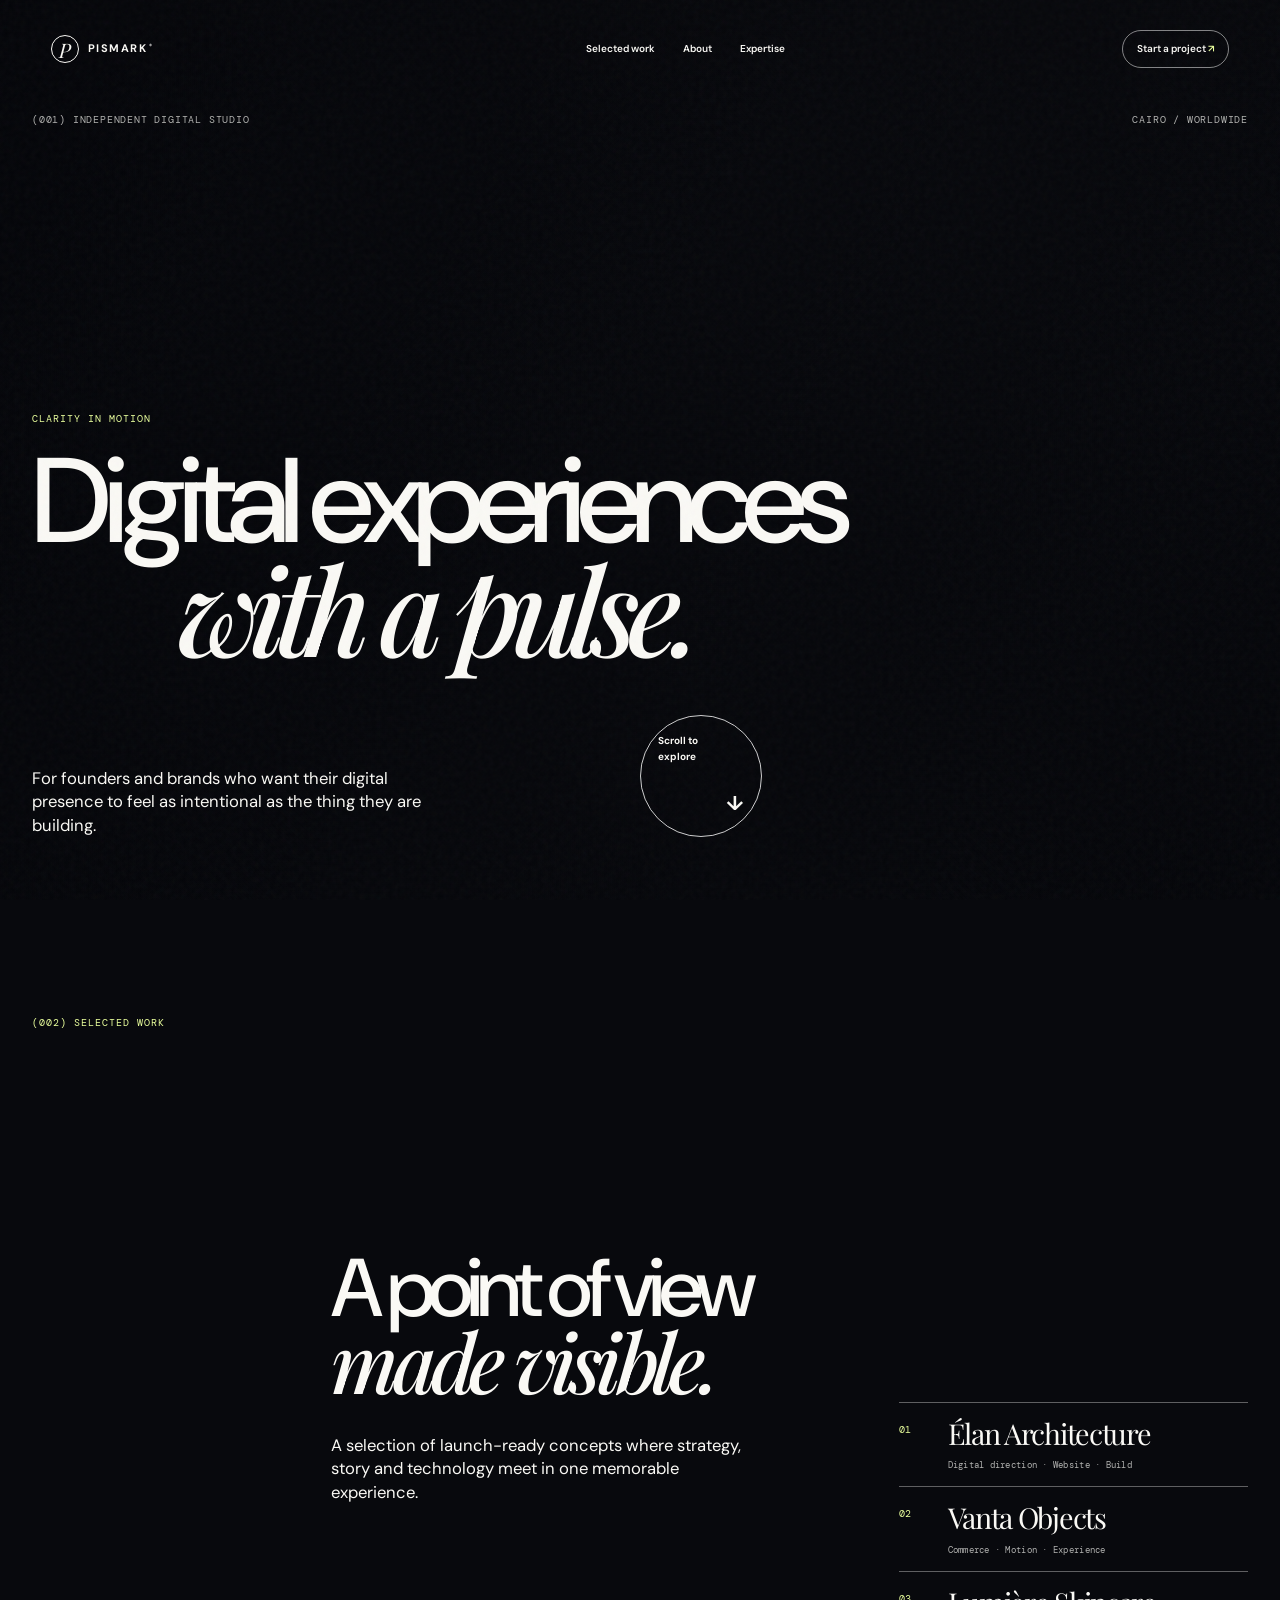
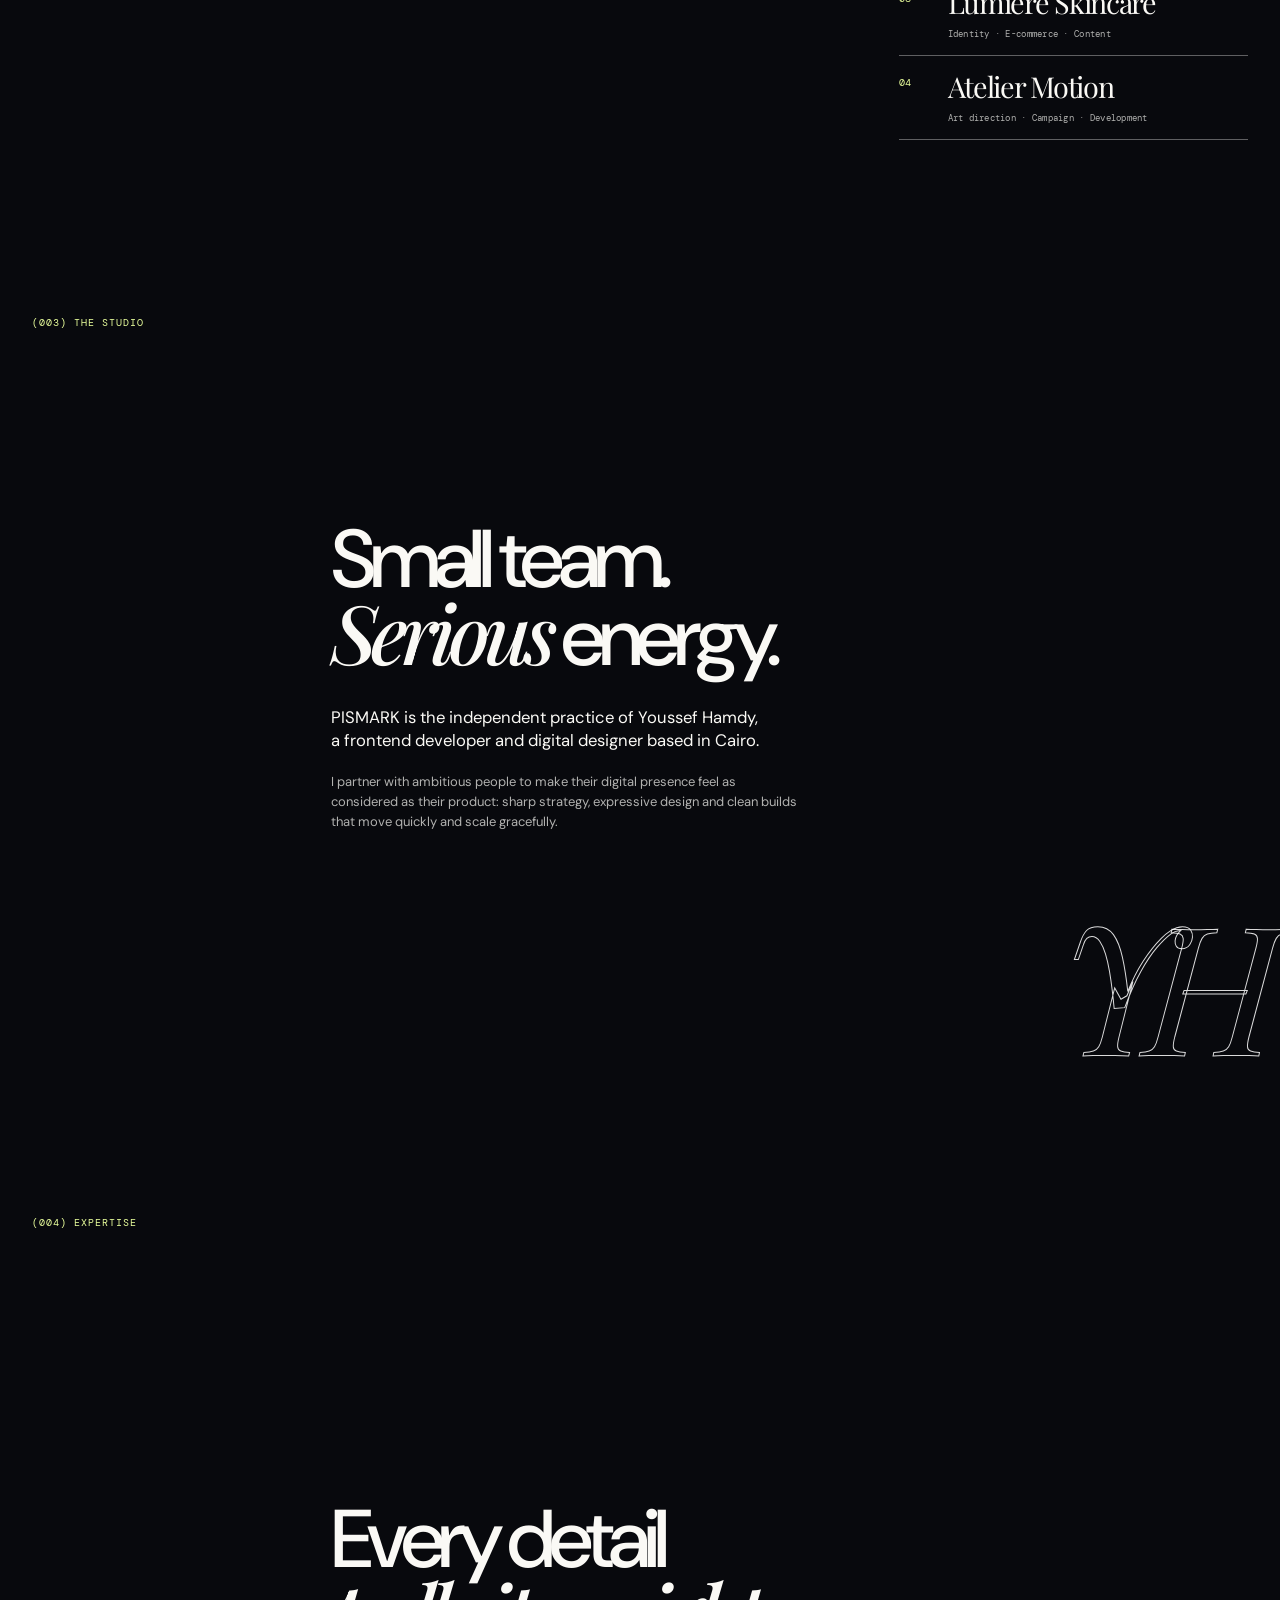
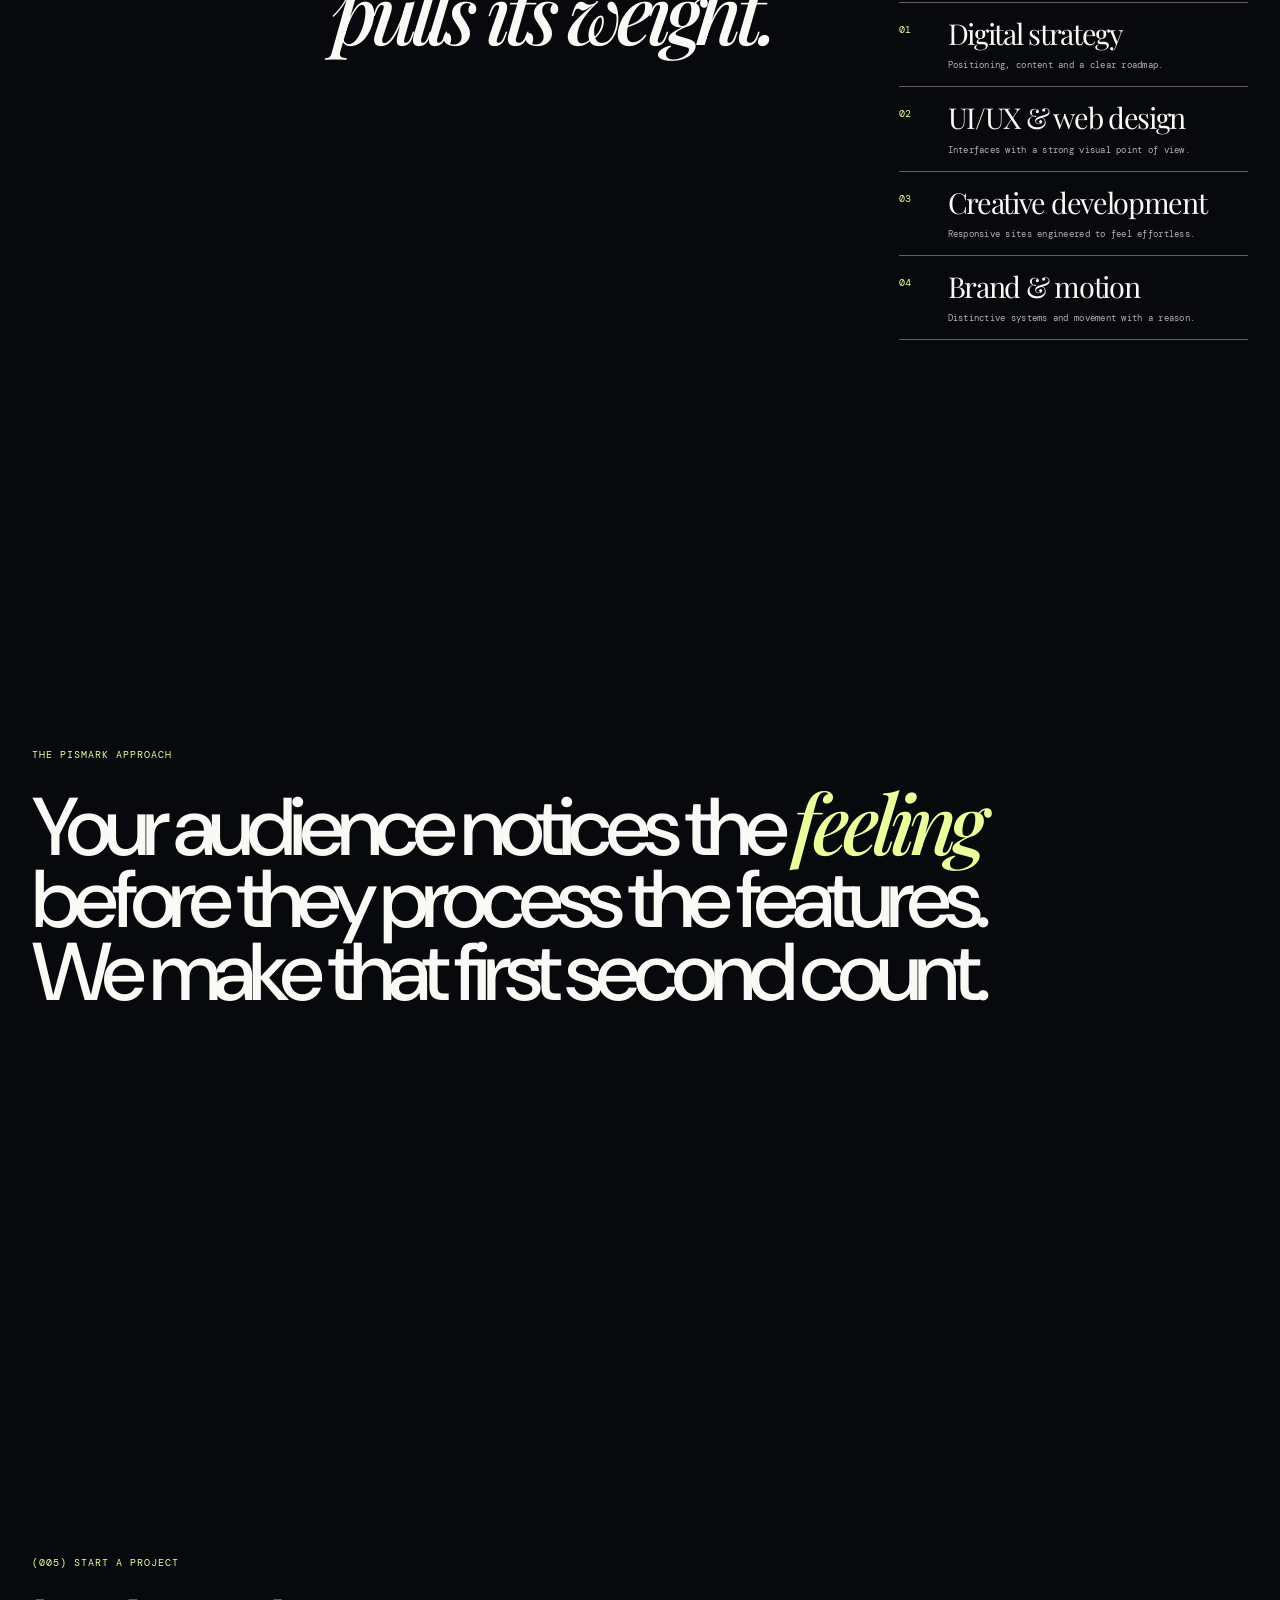
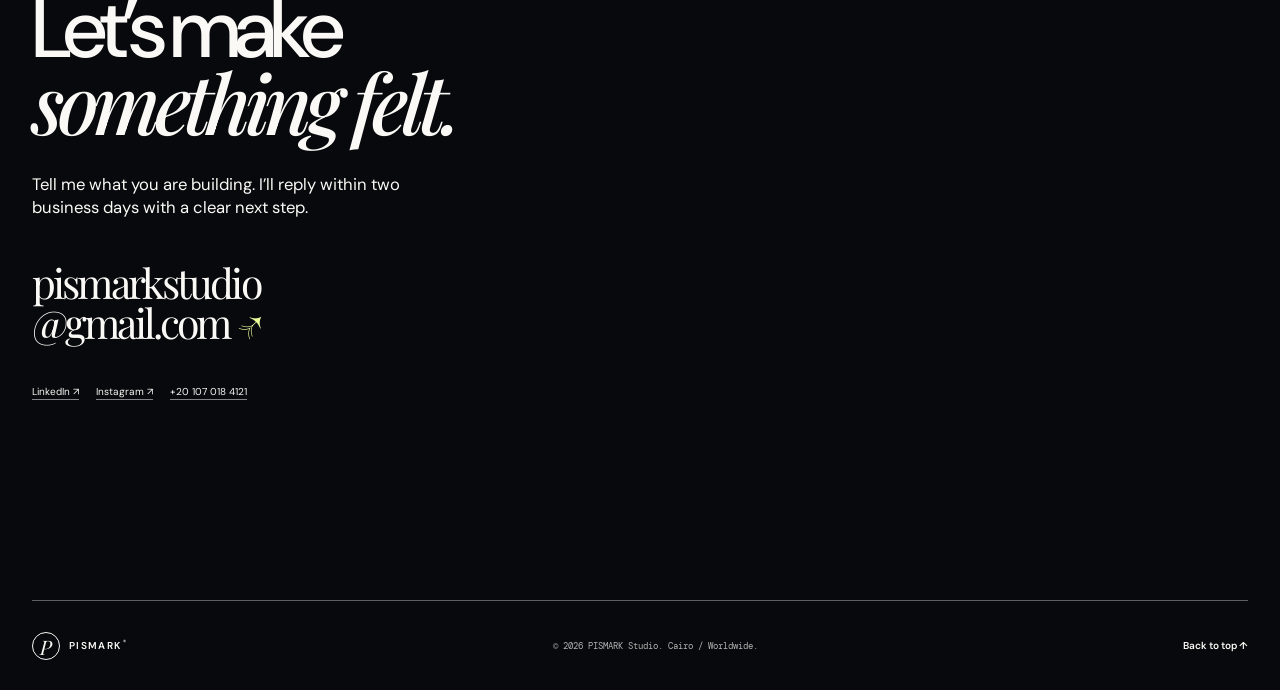
==== index.html @ f8b1496f "Add files via upload" ====
<!doctype html>
<html lang="en">
  <head>
    <meta charset="UTF-8" />
    <meta name="viewport" content="width=device-width, initial-scale=1.0" />
    <meta name="description" content="PISMARK — Digital experiences for brands with a point of view." />
    <title>PISMARK — Digital experiences, precisely built.</title>
    <link rel="preconnect" href="https://fonts.googleapis.com" />
    <link rel="preconnect" href="https://fonts.gstatic.com" crossorigin />
    <link href="https://fonts.googleapis.com/css2?family=DM+Mono:wght@400;500&family=DM+Sans:opsz,wght@9..40,400;9..40,500;9..40,600;9..40,700&family=Playfair+Display:ital,wght@0,500;0,600;0,700;1,500;1,600&display=swap" rel="stylesheet" />
    <link rel="stylesheet" href="css/styles.css" />
    <link rel="stylesheet" href="css/accessibility.css" />
  </head>
  <body>
    <a class="skip-link" href="#content">Skip to content</a>
    <div class="site-loader" aria-hidden="true"><span>P</span><i></i></div>
    <div class="page-video" aria-hidden="true">
      <video autoplay loop muted playsinline preload="auto">
        <source src="assets/background-video.mp4" type="video/mp4" />
      </video>
      <div class="video-tint"></div>
    </div>
    <div class="scroll-progress" aria-hidden="true"><span></span></div>
    <div class="noise" aria-hidden="true"></div>

    <header class="site-header" id="top">
      <a class="wordmark" href="#top" aria-label="PISMARK home"><span class="wordmark__seal">P</span><span>PISMARK<sup>®</sup></span></a>
      <nav class="desktop-nav" aria-label="Main navigation">
        <a href="#work">Selected work</a><a href="#studio">About</a><a href="#services">Expertise</a>
      </nav>
      <a class="header-cta" href="#contact">Start a project <span>↗</span></a>
      <button class="menu-toggle" type="button" aria-expanded="false" aria-controls="mobile-menu"><span></span><span></span><span class="sr-only">Open menu</span></button>
    </header>
    <div class="mobile-menu" id="mobile-menu" hidden>
      <a href="#work">Selected work</a><a href="#studio">About</a><a href="#services">Expertise</a><a href="#contact">Start a project ↗</a>
    </div>

    <main id="content" tabindex="-1">
      <section class="slide hero" aria-labelledby="hero-title">
        <div class="shell slide-inner">
          <div class="slide-meta intro"><span>(001) INDEPENDENT DIGITAL STUDIO</span><span>CAIRO / WORLDWIDE</span></div>
          <div class="slide-copy">
            <p class="kicker intro">Clarity in motion</p>
            <h1 id="hero-title" class="hero-title"><span class="intro">Digital experiences</span><span class="intro italic">with a pulse.</span></h1>
            <div class="slide-bottom intro"><p>For founders and brands who want their digital presence to feel as intentional as the thing they are building.</p><a class="circle-link" href="#work">Scroll to<br />explore <b>↓</b></a></div>
          </div>
        </div>
      </section>

      <section class="slide" id="work" aria-labelledby="work-title">
        <div class="shell slide-inner split-layout reveal">
          <p class="kicker">(002) Selected work</p>
          <div class="slide-copy"><h2 id="work-title">A point of view<br /><em>made visible.</em></h2><p class="lead">A selection of launch-ready concepts where strategy, story and technology meet in one memorable experience.</p></div>
          <ol class="text-list" aria-label="Selected projects"><li><span>01</span> Élan Architecture <small>Digital direction · Website · Build</small></li><li><span>02</span> Vanta Objects <small>Commerce · Motion · Experience</small></li><li><span>03</span> Lumière Skincare <small>Identity · E-commerce · Content</small></li><li><span>04</span> Atelier Motion <small>Art direction · Campaign · Development</small></li></ol>
        </div>
      </section>

      <section class="slide" id="studio" aria-labelledby="studio-title">
        <div class="shell slide-inner split-layout reveal">
          <p class="kicker">(003) The studio</p>
          <div class="slide-copy"><h2 id="studio-title">Small team.<br /><em>Serious</em> energy.</h2><p class="lead">PISMARK is the independent practice of Youssef Hamdy, a frontend developer and digital designer based in Cairo.</p><p class="body-copy">I partner with ambitious people to make their digital presence feel as considered as their product: sharp strategy, expressive design and clean builds that move quickly and scale gracefully.</p></div>
          <p class="signature" aria-label="Youssef Hamdy, founder and creative developer">YH</p>
        </div>
      </section>

      <section class="slide" id="services" aria-labelledby="services-title">
        <div class="shell slide-inner split-layout reveal">
          <p class="kicker">(004) Expertise</p>
          <div class="slide-copy"><h2 id="services-title">Every detail<br /><em>pulls its weight.</em></h2></div>
          <ul class="text-list service-list"><li><span>01</span> Digital strategy <small>Positioning, content and a clear roadmap.</small></li><li><span>02</span> UI/UX &amp; web design <small>Interfaces with a strong visual point of view.</small></li><li><span>03</span> Creative development <small>Responsive sites engineered to feel effortless.</small></li><li><span>04</span> Brand &amp; motion <small>Distinctive systems and movement with a reason.</small></li></ul>
        </div>
      </section>

      <section class="slide statement" aria-labelledby="approach-title">
        <div class="shell slide-inner statement-inner reveal"><p class="kicker">The PISMARK approach</p><h2 id="approach-title">Your audience notices the <em>feeling</em> before they process the features. We make that first second count.</h2></div>
      </section>

      <section class="slide" id="contact" aria-labelledby="contact-title">
        <div class="shell slide-inner contact-inner reveal"><p class="kicker">(005) Start a project</p><h2 id="contact-title">Let’s make<br /><em>something felt.</em></h2><p class="lead">Tell me what you are building. I’ll reply within two business days with a clear next step.</p><a class="email" href="mailto:pismarkstudio@gmail.com">pismarkstudio<br />@gmail.com <span>↗</span></a><div class="social-links"><a href="https://www.linkedin.com/in/youssef-hamdy-336260428" target="_blank" rel="noreferrer">LinkedIn ↗</a><a href="https://www.instagram.com/pismarkstudio?igsh=YjEzbXQwd3I3NHVk" target="_blank" rel="noreferrer">Instagram ↗</a><a href="tel:+201070184121">+20 107 018 4121</a></div></div>
      </section>
    </main>
    <footer class="site-footer shell"><a class="wordmark" href="#top"><span class="wordmark__seal">P</span><span>PISMARK<sup>®</sup></span></a><p>© <span id="year"></span> PISMARK Studio. Cairo / Worldwide.</p><a href="#top">Back to top ↑</a></footer>
    <script src="js/script.js"></script>
  </body>
</html>
---- css/styles.css ----
:root {
  --ink: #08090d;
  --text: #faf9f5;
  --muted: rgba(250, 249, 245, 0.7);
  --line: rgba(250, 249, 245, 0.36);
  --lime: #e9ff9c;
  --serif: "Playfair Display", Georgia, serif;
  --sans: "DM Sans", Arial, sans-serif;
  --mono: "DM Mono", monospace;
}

* {
  box-sizing: border-box;
}

html {
  scroll-behavior: smooth;
}

body {
  margin: 0;
  min-width: 320px;
  background: #08090d;
  color: var(--text);
  font: 14px/1.55 var(--sans);
  overflow-x: hidden;
}

.shell {
  width: min(1240px, calc(100% - 64px));
  margin-inline: auto;
}

.sr-only {
  position: absolute;
  width: 1px;
  height: 1px;
  padding: 0;
  margin: -1px;
  overflow: hidden;
  clip: rect(0, 0, 0, 0);
  white-space: nowrap;
  border: 0;
}

/* Fixed viewport background video - stays visible throughout scrolling */
.page-video {
  position: fixed;
  inset: 0;
  z-index: -3;
  overflow: hidden;
  background: #08090d;
}

.page-video video {
  width: 100%;
  height: 100%;
  object-fit: cover;
  filter: saturate(0.85) contrast(1.02) brightness(0.75);
}

.video-tint {
  position: absolute;
  inset: 0;
  background: linear-gradient(115deg, rgba(2, 3, 7, 0.55), rgba(2, 3, 7, 0.15) 58%, rgba(2, 3, 7, 0.38)),
    linear-gradient(0deg, rgba(2, 3, 7, 0.2), rgba(2, 3, 7, 0.05));
}

.noise {
  pointer-events: none;
  position: fixed;
  inset: 0;
  z-index: 70;
  opacity: 0.038;
  background-image: url("data:image/svg+xml,%3Csvg viewBox='0 0 180 180' xmlns='http://www.w3.org/2000/svg'%3E%3Cfilter id='n'%3E%3CfeTurbulence type='fractalNoise' baseFrequency='.9' numOctaves='3' stitchTiles='stitch'/%3E%3C/filter%3E%3Crect width='100%25' height='100%25' filter='url(%23n)' opacity='.9'/%3E%3C/svg%3E");
}

.site-loader {
  position: fixed;
  inset: 0;
  z-index: 100;
  display: grid;
  place-items: center;
  background: #08090d;
  transition: transform 0.75s cubic-bezier(0.77, 0, 0.18, 1);
}

.site-loader span {
  font: italic clamp(72px, 12vw, 180px)/1 var(--serif);
}

.site-loader i {
  position: absolute;
  bottom: 32%;
  height: 1px;
  width: 0;
  background: var(--lime);
  animation: load 0.9s 0.15s ease forwards;
}

@keyframes load {
  to {
    width: 100px;
  }
}

.site-loader.is-gone {
  transform: translateY(-101%);
}

.scroll-progress {
  position: fixed;
  z-index: 80;
  top: 0;
  left: 0;
  width: 100%;
  height: 2px;
}

.scroll-progress span {
  display: block;
  width: 0;
  height: 100%;
  background: var(--lime);
}

.site-header {
  position: fixed;
  top: 18px;
  left: 50%;
  z-index: 60;
  width: min(1240px, calc(100% - 64px));
  height: 62px;
  padding: 0 18px;
  border: 1px solid transparent;
  border-radius: 99px;
  display: flex;
  align-items: center;
  justify-content: space-between;
  transform: translateX(-50%);
  transition: background 0.25s, border-color 0.25s, backdrop-filter 0.25s;
}

.site-header.is-scrolled {
  background: rgba(8, 9, 13, 0.24);
  border-color: rgba(255, 255, 255, 0.2);
  backdrop-filter: blur(12px);
}

.wordmark {
  display: flex;
  align-items: center;
  gap: 9px;
  color: inherit;
  text-decoration: none;
  font-size: 11px;
  font-weight: 700;
  letter-spacing: 0.13em;
}

.wordmark__seal {
  display: grid;
  place-items: center;
  width: 28px;
  height: 28px;
  border: 1px solid currentColor;
  border-radius: 50%;
  font: italic 20px var(--serif);
  letter-spacing: 0;
}

.wordmark sup {
  font-size: 6px;
  margin-left: 2px;
}

.desktop-nav {
  display: flex;
  gap: 28px;
  margin-left: 95px;
}

.desktop-nav a,
.header-cta,
.site-footer > a {
  color: inherit;
  text-decoration: none;
  font-size: 10px;
  font-weight: 600;
}

.desktop-nav a {
  position: relative;
}

.desktop-nav a:after {
  content: "";
  position: absolute;
  left: 0;
  bottom: -5px;
  width: 0;
  height: 1px;
  background: var(--lime);
  transition: width 0.2s;
}

.desktop-nav a:hover:after {
  width: 100%;
}

.header-cta {
  padding: 10px 14px;
  border: 1px solid rgba(255, 255, 255, 0.5);
  border-radius: 99px;
  transition: background 0.2s, color 0.2s;
}

.header-cta:hover {
  background: var(--lime);
  border-color: var(--lime);
  color: var(--ink);
}

.header-cta span,
.kicker {
  color: var(--lime);
}

.menu-toggle,
.mobile-menu {
  display: none;
}

.slide {
  min-height: 100svh;
  display: flex;
  align-items: center;
  position: relative;
  padding: 116px 0 60px;
  background: transparent;
}

.slide-inner {
  min-height: calc(100svh - 176px);
  display: flex;
  flex-direction: column;
  justify-content: center;
}

.hero {
  padding-top: 110px;
}

.hero .slide-inner {
  justify-content: space-between;
}

.slide-meta {
  display: flex;
  justify-content: space-between;
  color: var(--muted);
  font: 10px var(--mono);
  letter-spacing: 0.08em;
}

.slide-copy {
  max-width: 1040px;
}

.kicker {
  margin: 0 0 24px;
  font: 10px var(--mono);
  letter-spacing: 0.1em;
  text-transform: uppercase;
}

.hero-title,
h1,
h2 {
  margin: 0;
  letter-spacing: -0.075em;
  line-height: 0.88;
  font-weight: 500;
}

.hero-title {
  font-size: clamp(58px, 9.4vw, 145px);
}

.hero-title span {
  display: block;
}

.italic,
h2 em {
  font-family: var(--serif);
  font-style: italic;
  font-weight: 500;
}

.hero-title .italic {
  margin-left: 14%;
  letter-spacing: -0.09em;
}

.slide-bottom {
  display: flex;
  align-items: flex-end;
  justify-content: space-between;
  width: min(730px, 100%);
  margin-top: 54px;
}

.slide-bottom > p,
.lead {
  max-width: 430px;
  margin: 0;
  color: var(--text);
  font-size: clamp(15px, 1.3vw, 19px);
  line-height: 1.4;
}

.circle-link {
  display: flex;
  flex-direction: column;
  justify-content: space-between;
  width: 122px;
  height: 122px;
  padding: 17px;
  border: 1px solid rgba(255, 255, 255, 0.8);
  border-radius: 50%;
  color: var(--text);
  text-decoration: none;
  font-size: 10px;
  font-weight: 700;
  transition: background 0.25s, border-color 0.25s, color 0.25s;
}

.circle-link:hover {
  background: var(--lime);
  border-color: var(--lime);
  color: var(--ink);
}

.circle-link b {
  align-self: flex-end;
  font-size: 20px;
}

.split-layout {
  display: grid;
  grid-template-columns: 1fr 2fr 1.3fr;
  gap: 30px;
  align-items: center;
}

.split-layout > .kicker {
  align-self: start;
}

.split-layout h2,
.statement h2,
.contact-inner h2 {
  font-size: clamp(48px, 6.4vw, 94px);
}

.split-layout .lead {
  margin-top: 32px;
}

.body-copy {
  max-width: 470px;
  margin: 20px 0 0;
  color: var(--muted);
  font-size: 13px;
}

.text-list {
  align-self: end;
  margin: 0;
  padding: 0;
  border-top: 1px solid var(--line);
  list-style: none;
}

.text-list li {
  display: grid;
  grid-template-columns: 38px 1fr;
  gap: 11px;
  padding: 15px 0;
  border-bottom: 1px solid var(--line);
  font: clamp(20px, 2.25vw, 31px)/1.05 var(--serif);
  letter-spacing: -0.045em;
}

.text-list span {
  padding-top: 5px;
  color: var(--lime);
  font: 10px var(--mono);
  letter-spacing: 0;
}

.text-list small {
  grid-column: 2;
  color: var(--muted);
  font: 9px var(--mono);
  letter-spacing: 0.03em;
}

.signature {
  margin: 0;
  align-self: end;
  justify-self: end;
  font: italic clamp(116px, 14vw, 210px)/0.65 var(--serif);
  letter-spacing: -0.18em;
  color: transparent;
  -webkit-text-stroke: 1px rgba(255, 255, 255, 0.85);
}

.statement-inner {
  justify-content: center;
}

.statement h2 {
  max-width: 1040px;
}

.statement h2 em {
  color: var(--lime);
}

.contact-inner {
  align-items: flex-start;
}

.contact-inner .lead {
  margin: 30px 0 0;
}

.email {
  display: inline-block;
  margin: 42px 0;
  color: inherit;
  font: clamp(25px, 3.2vw, 48px)/0.98 var(--serif);
  letter-spacing: -0.07em;
  text-decoration: none;
}

.email span {
  color: var(--lime);
}

.social-links {
  display: flex;
  flex-wrap: wrap;
  gap: 17px;
}

.social-links a {
  color: inherit;
  text-decoration: none;
  font-size: 10px;
  border-bottom: 1px solid rgba(255, 255, 255, 0.5);
}

.site-footer {
  position: relative;
  z-index: 2;
  min-height: 90px;
  display: flex;
  align-items: center;
  justify-content: space-between;
  border-top: 1px solid var(--line);
}

.site-footer p {
  margin: 0;
  color: var(--muted);
  font: 9px var(--mono);
}

.site-footer > a {
  color: var(--text);
}

.intro {
  opacity: 0;
  transform: translateY(24px);
  transition: opacity 0.7s ease, transform 0.75s cubic-bezier(0.22, 1, 0.36, 1);
}

.intro:nth-child(2) {
  transition-delay: 0.1s;
}

.intro:nth-child(3) {
  transition-delay: 0.18s;
}

.is-ready .intro {
  opacity: 1;
  transform: none;
}

.reveal {
  opacity: 0;
  transform: translateY(32px);
  transition: opacity 0.7s ease, transform 0.75s cubic-bezier(0.22, 1, 0.36, 1);
}

.reveal.is-visible {
  opacity: 1;
  transform: none;
}

@media (max-width: 780px) {
  .shell {
    width: min(100% - 36px, 1240px);
  }

  .site-header {
    top: 12px;
    width: calc(100% - 36px);
    height: 55px;
    padding: 0 12px;
  }

  .desktop-nav,
  .header-cta {
    display: none;
  }

  .menu-toggle {
    display: grid;
    gap: 4px;
    width: 44px;
    padding: 12px;
    border: 0;
    background: none;
    color: inherit;
    cursor: pointer;
  }

  .menu-toggle span:not(.sr-only) {
    display: block;
    width: 100%;
    height: 1px;
    background: currentColor;
    transition: transform 0.2s;
  }

  .menu-toggle[aria-expanded="true"] span:first-child {
    transform: translateY(2.5px) rotate(45deg);
  }

  .menu-toggle[aria-expanded="true"] span:nth-child(2) {
    transform: translateY(-2.5px) rotate(-45deg);
  }

  .mobile-menu {
    position: fixed;
    z-index: 55;
    top: 76px;
    left: 18px;
    right: 18px;
    padding: 22px;
    background: rgba(8, 9, 13, 0.55);
    border: 1px solid var(--line);
    border-radius: 16px;
    backdrop-filter: blur(14px);
  }

  .mobile-menu:not([hidden]) {
    display: grid;
    gap: 13px;
  }

  .mobile-menu a {
    color: inherit;
    text-decoration: none;
    font: 24px var(--serif);
  }

  .slide {
    min-height: 100svh;
    padding: 96px 0 40px;
  }

  .slide-inner {
    min-height: calc(100svh - 136px);
  }

  .hero-title {
    font-size: 16vw;
  }

  .hero-title .italic {
    margin-left: 5%;
  }

  .slide-meta {
    font-size: 8px;
  }

  .slide-bottom {
    margin-top: 43px;
  }

  .slide-bottom > p {
    width: 59%;
    font-size: 13px;
  }

  .circle-link {
    width: 96px;
    height: 96px;
    padding: 13px;
    font-size: 9px;
  }

  .split-layout {
    display: flex;
    gap: 28px;
  }

  .split-layout > .kicker {
    margin: 0;
  }

  .split-layout .lead {
    margin-top: 24px;
  }

  .text-list {
    width: 100%;
    margin-top: auto;
  }

  .text-list li {
    font-size: 26px;
  }

  .signature {
    align-self: flex-end;
    font-size: 140px;
  }

  .statement h2,
  .contact-inner h2 {
    font-size: 14vw;
  }

  .site-footer {
    min-height: 110px;
    padding: 25px 0;
    flex-wrap: wrap;
    gap: 14px;
  }

  .site-footer p {
    order: 3;
    width: 100%;
  }
}

@media (prefers-reduced-motion: reduce) {
  html {
    scroll-behavior: auto;
  }

  .site-loader i {
    animation: none;
  }

  .intro,
  .reveal {
    transition: none;
    opacity: 1;
    transform: none;
  }

  .page-video video {
    display: none;
  }

  .page-video {
    background: linear-gradient(135deg, #252035, #08090d);
  }
}
---- css/accessibility.css ----
.skip-link {
  position: fixed;
  z-index: 101;
  top: 12px;
  left: 12px;
  padding: 9px 12px;
  background: #d8f485;
  color: #101118;
  font-size: 12px;
  transform: translateY(-160%);
  transition: transform 0.2s;
}

.skip-link:focus {
  transform: translateY(0);
}

:focus-visible {
  outline: 2px solid #d8f485;
  outline-offset: 4px;
}

@media (max-width: 780px) {
  .menu-toggle {
    display: grid;
    place-content: center;
    width: 44px;
    height: 44px;
  }

  .mobile-menu a {
    display: flex;
    align-items: center;
    min-height: 44px;
  }
}
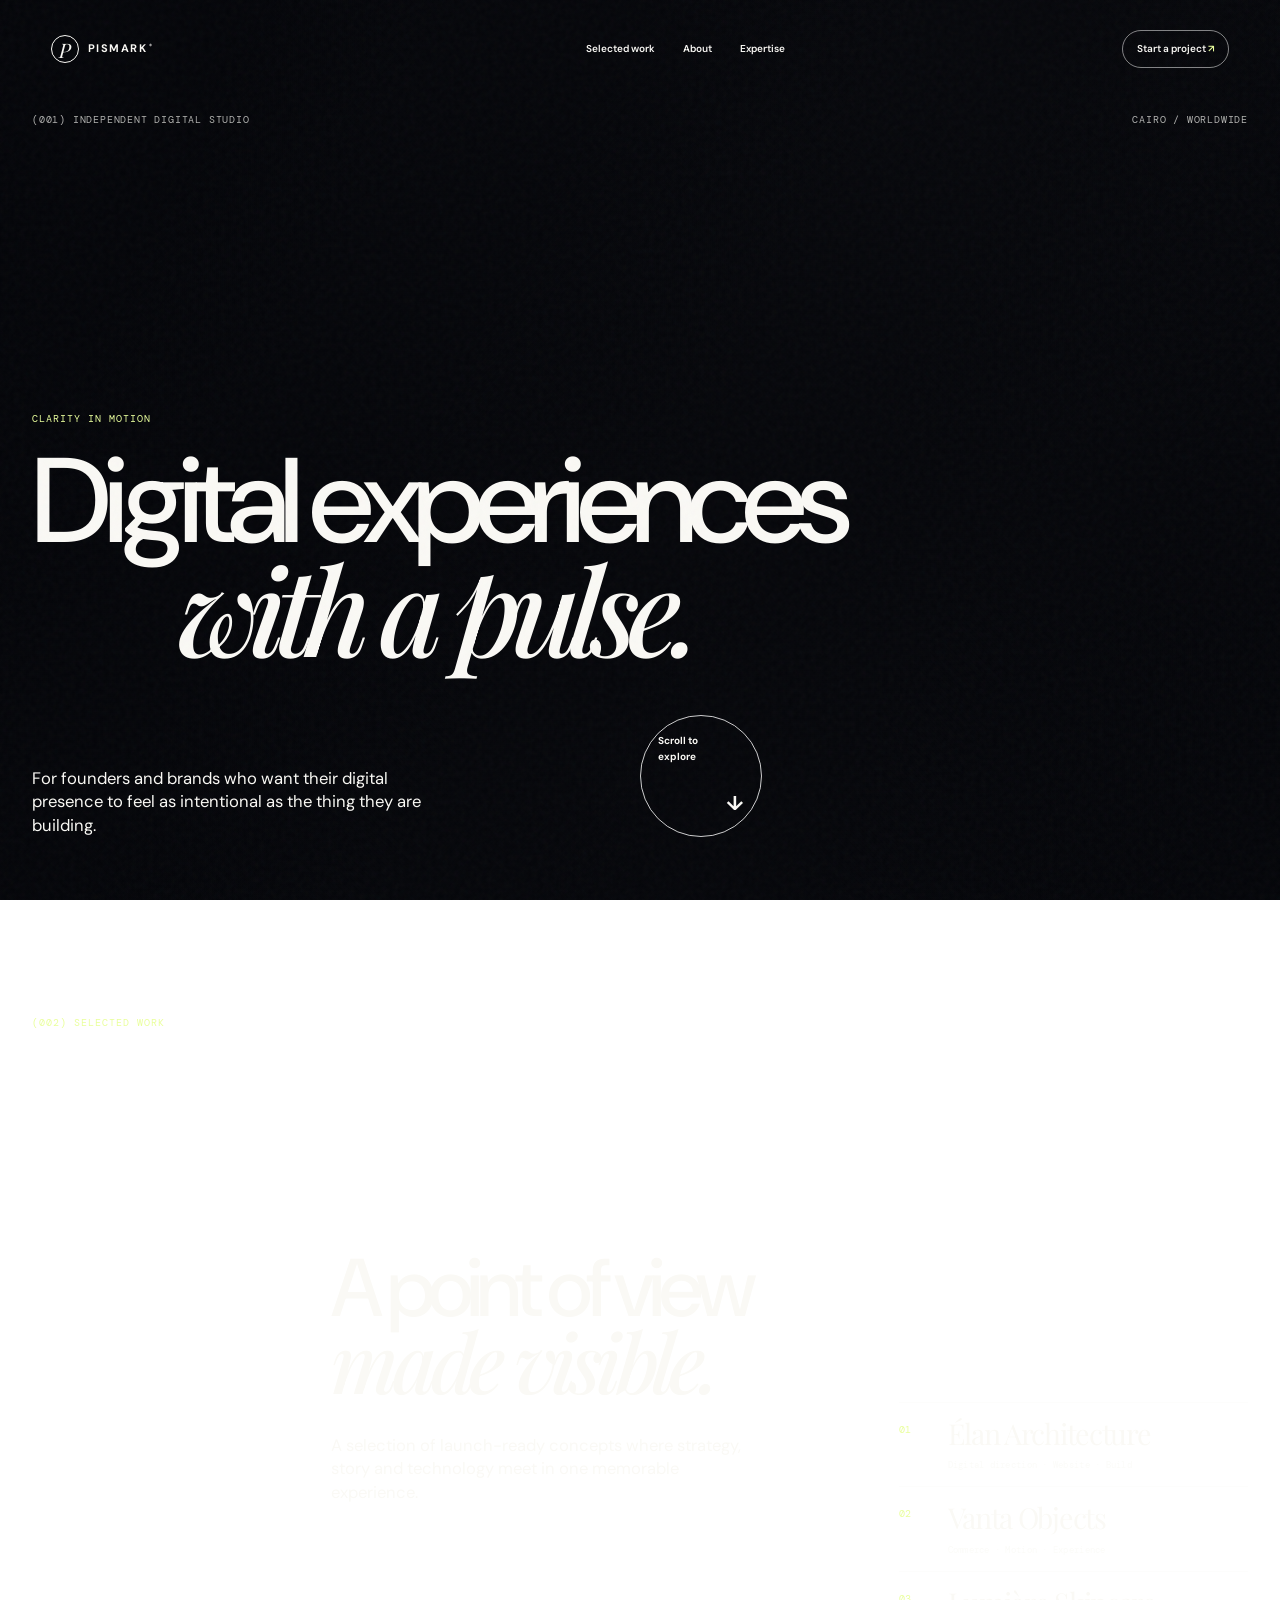
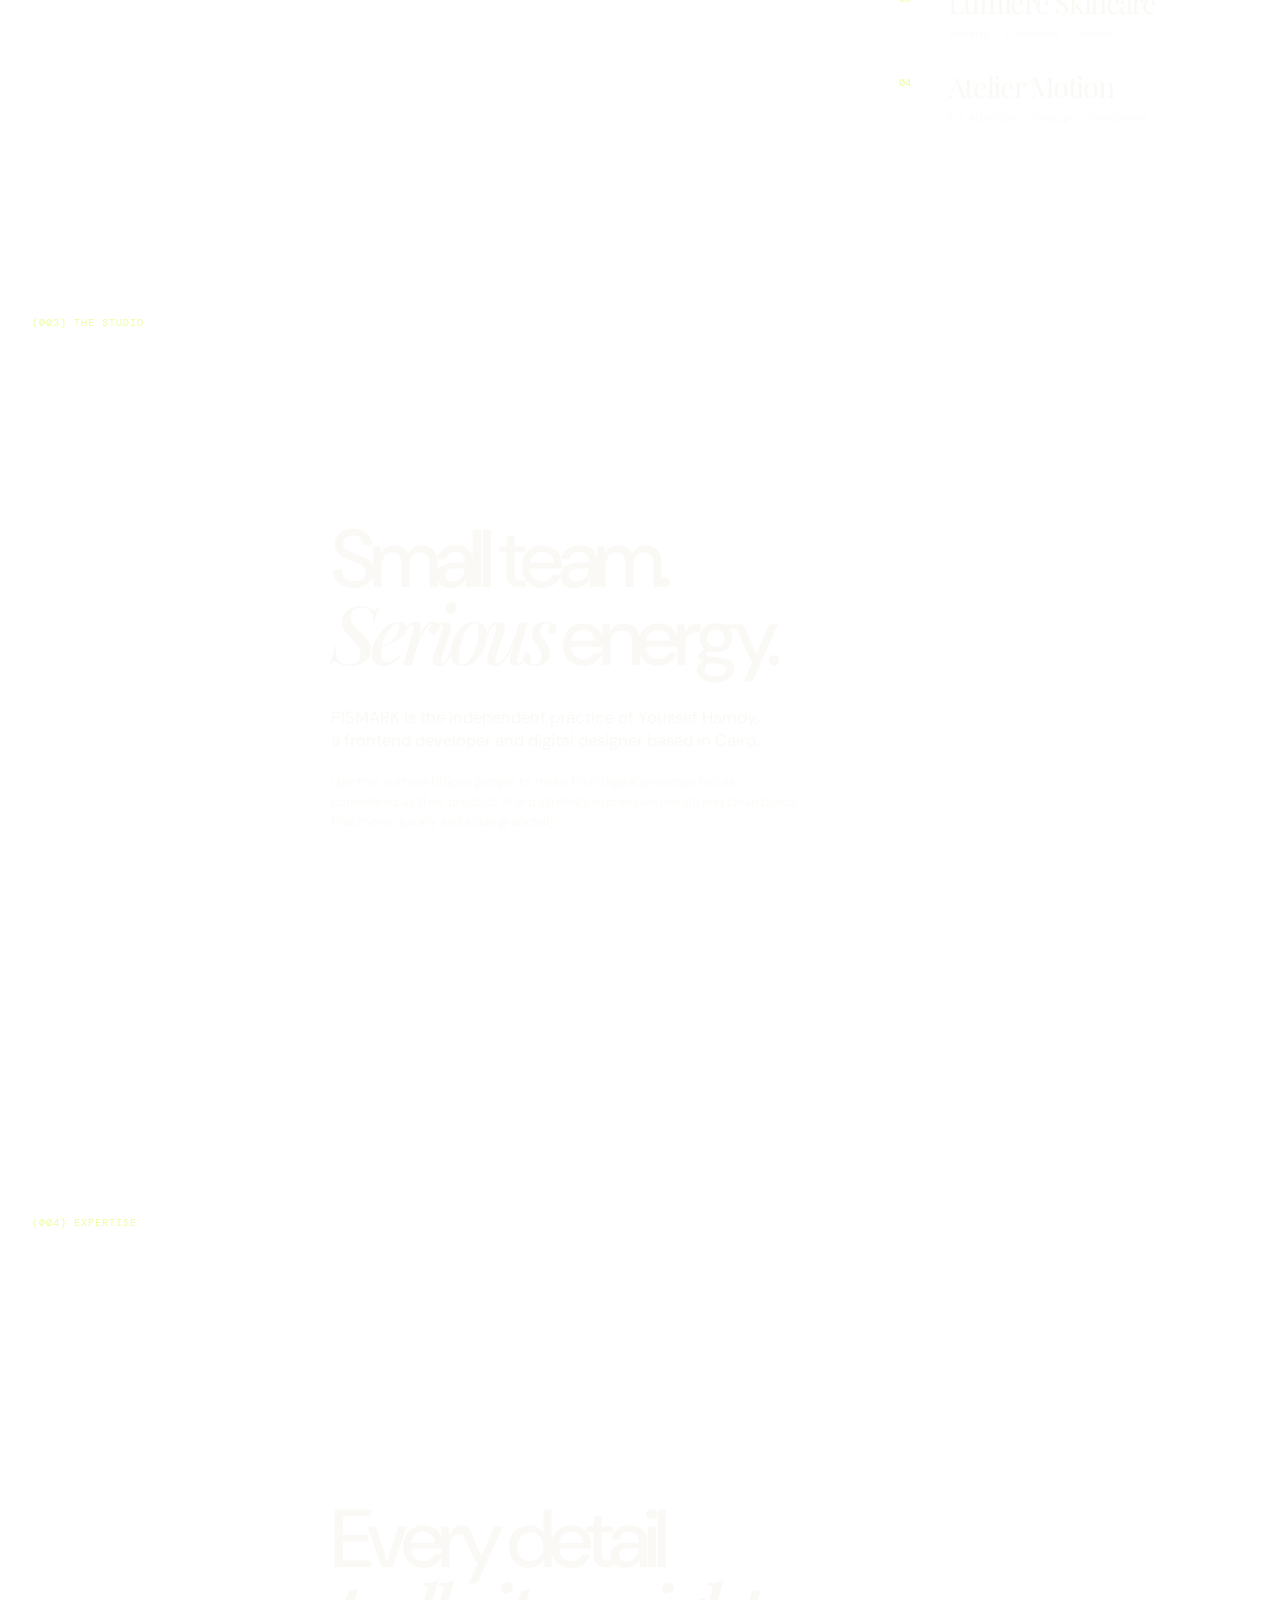
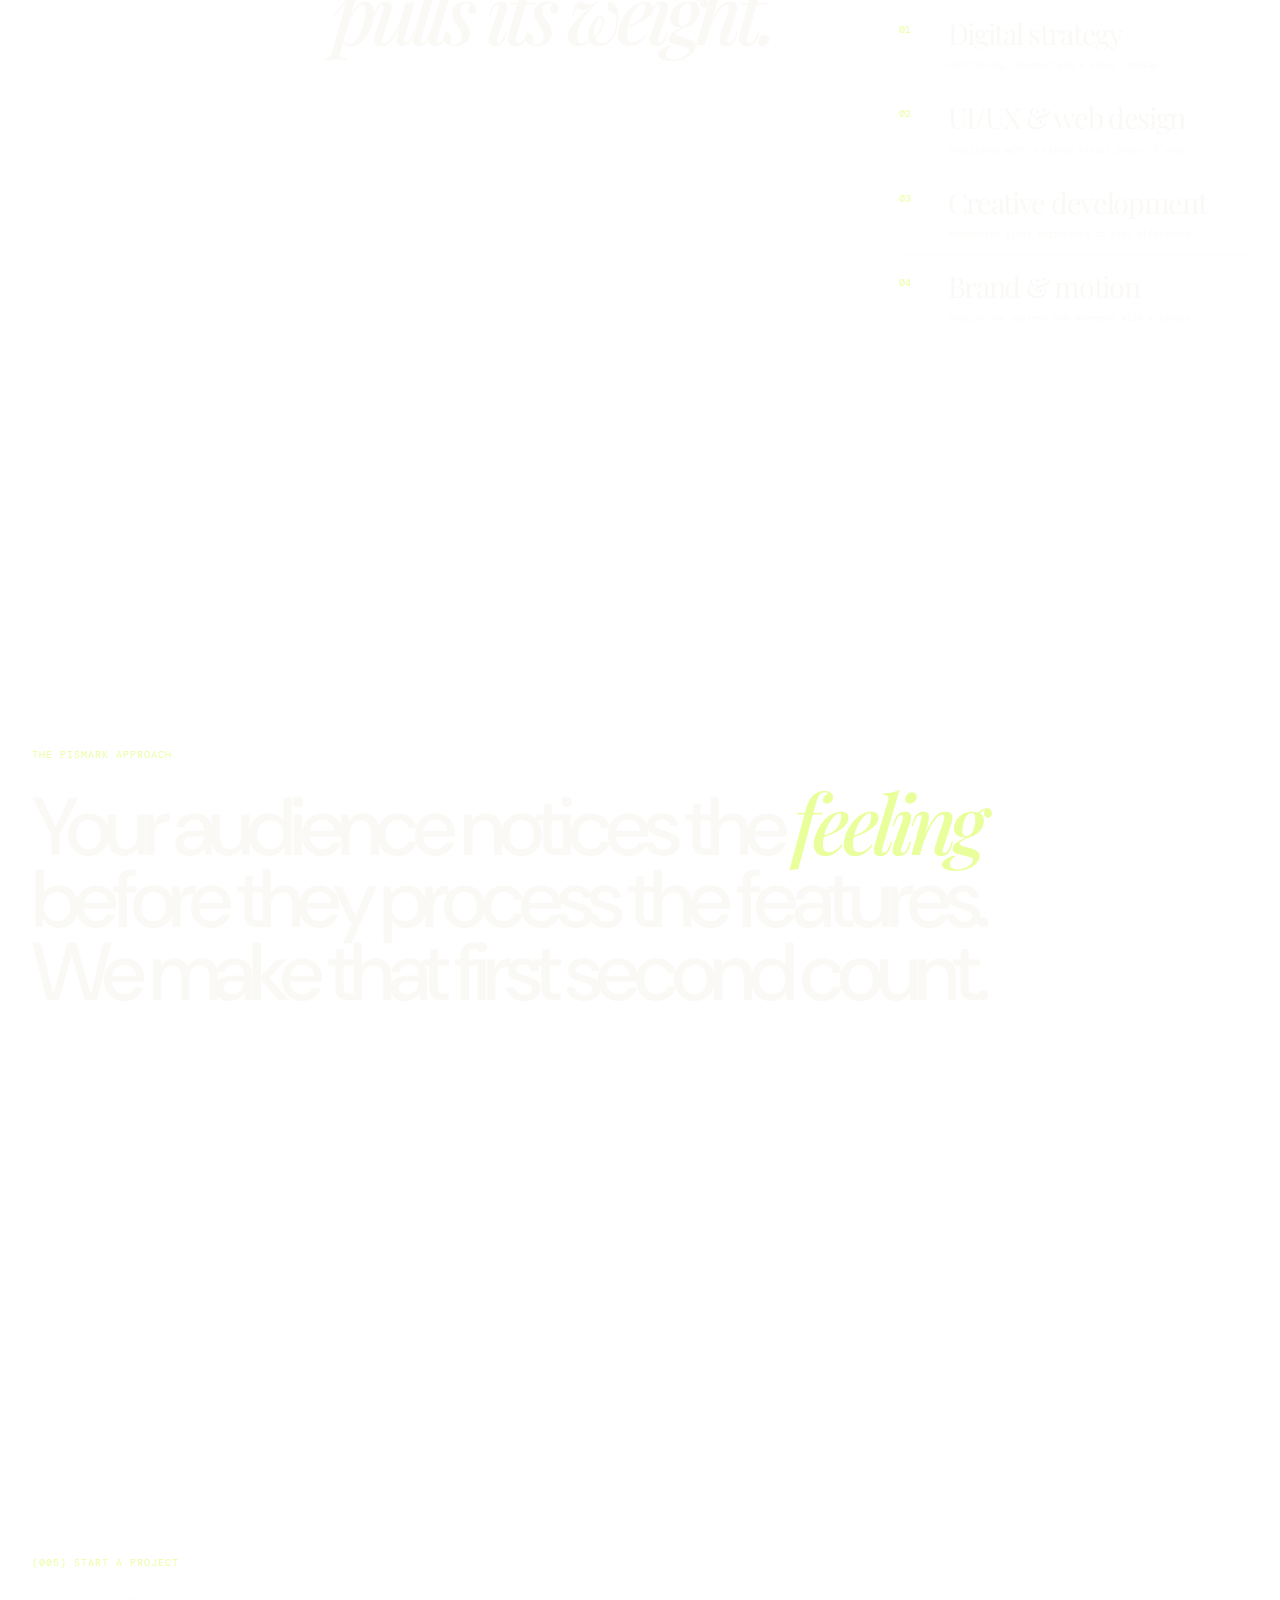
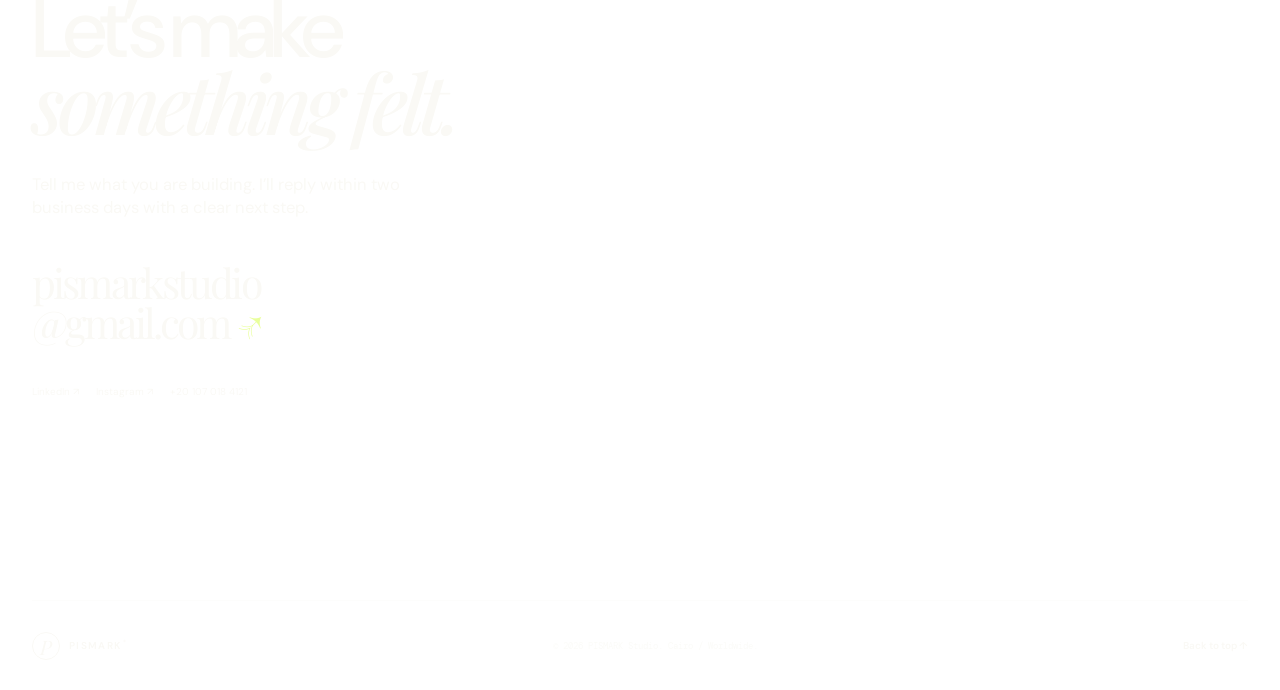
==== commit 2583c77a: "Add files via upload" ====
--- a/index.html
+++ b/index.html
@@ -9,6 +9,7 @@
     <link rel="preconnect" href="https://fonts.gstatic.com" crossorigin />
     <link href="https://fonts.googleapis.com/css2?family=DM+Mono:wght@400;500&family=DM+Sans:opsz,wght@9..40,400;9..40,500;9..40,600;9..40,700&family=Playfair+Display:ital,wght@0,500;0,600;0,700;1,500;1,600&display=swap" rel="stylesheet" />
     <link rel="stylesheet" href="css/styles.css" />
+    <link rel="stylesheet" href="css/video-fix.css" />
     <link rel="stylesheet" href="css/accessibility.css" />
   </head>
   <body>
@@ -16,7 +17,7 @@
     <div class="site-loader" aria-hidden="true"><span>P</span><i></i></div>
     <div class="page-video" aria-hidden="true">
       <video autoplay loop muted playsinline preload="auto">
-        <source src="assets/background-video.mp4" type="video/mp4" />
+        <source src="assets/background-video-web.mp4" type="video/mp4" />
       </video>
       <div class="video-tint"></div>
     </div>
--- a/css/styles.css
+++ b/css/styles.css
@@ -43,7 +43,6 @@
   border: 0;
 }
 
-/* Fixed viewport background video - stays visible throughout scrolling */
 .page-video {
   position: fixed;
   inset: 0;
@@ -56,14 +55,14 @@
   width: 100%;
   height: 100%;
   object-fit: cover;
-  filter: saturate(0.85) contrast(1.02) brightness(0.75);
+  filter: saturate(0.74) contrast(1.04) brightness(0.72);
 }
 
 .video-tint {
   position: absolute;
   inset: 0;
-  background: linear-gradient(115deg, rgba(2, 3, 7, 0.55), rgba(2, 3, 7, 0.15) 58%, rgba(2, 3, 7, 0.38)),
-    linear-gradient(0deg, rgba(2, 3, 7, 0.2), rgba(2, 3, 7, 0.05));
+  background: linear-gradient(115deg, rgba(2, 3, 7, 0.6), rgba(2, 3, 7, 0.18) 58%, rgba(2, 3, 7, 0.42)),
+    linear-gradient(0deg, rgba(2, 3, 7, 0.24), rgba(2, 3, 7, 0.08));
 }
 
 .noise {
--- a/css/video-fix.css
+++ b/css/video-fix.css
@@ -0,0 +1,4 @@
+/* The fixed video must sit above the document canvas and below every text layer. */
+body { background: transparent; }
+.page-video { z-index: 0; }
+main, .site-footer { position: relative; z-index: 1; }
--- a/css/accessibility.css
+++ b/css/accessibility.css
@@ -1,36 +1 @@
-.skip-link {
-  position: fixed;
-  z-index: 101;
-  top: 12px;
-  left: 12px;
-  padding: 9px 12px;
-  background: #d8f485;
-  color: #101118;
-  font-size: 12px;
-  transform: translateY(-160%);
-  transition: transform 0.2s;
-}
-
-.skip-link:focus {
-  transform: translateY(0);
-}
-
-:focus-visible {
-  outline: 2px solid #d8f485;
-  outline-offset: 4px;
-}
-
-@media (max-width: 780px) {
-  .menu-toggle {
-    display: grid;
-    place-content: center;
-    width: 44px;
-    height: 44px;
-  }
-
-  .mobile-menu a {
-    display: flex;
-    align-items: center;
-    min-height: 44px;
-  }
-}
+.skip-link{position:fixed;z-index:101;top:12px;left:12px;padding:9px 12px;background:#d8f485;color:#101118;font-size:12px;transform:translateY(-160%);transition:transform .2s}.skip-link:focus{transform:translateY(0)}:focus-visible{outline:2px solid #d8f485;outline-offset:4px}@media(max-width:780px){.menu-toggle{display:grid;place-content:center;width:44px;height:44px}.mobile-menu a{display:flex;align-items:center;min-height:44px}}
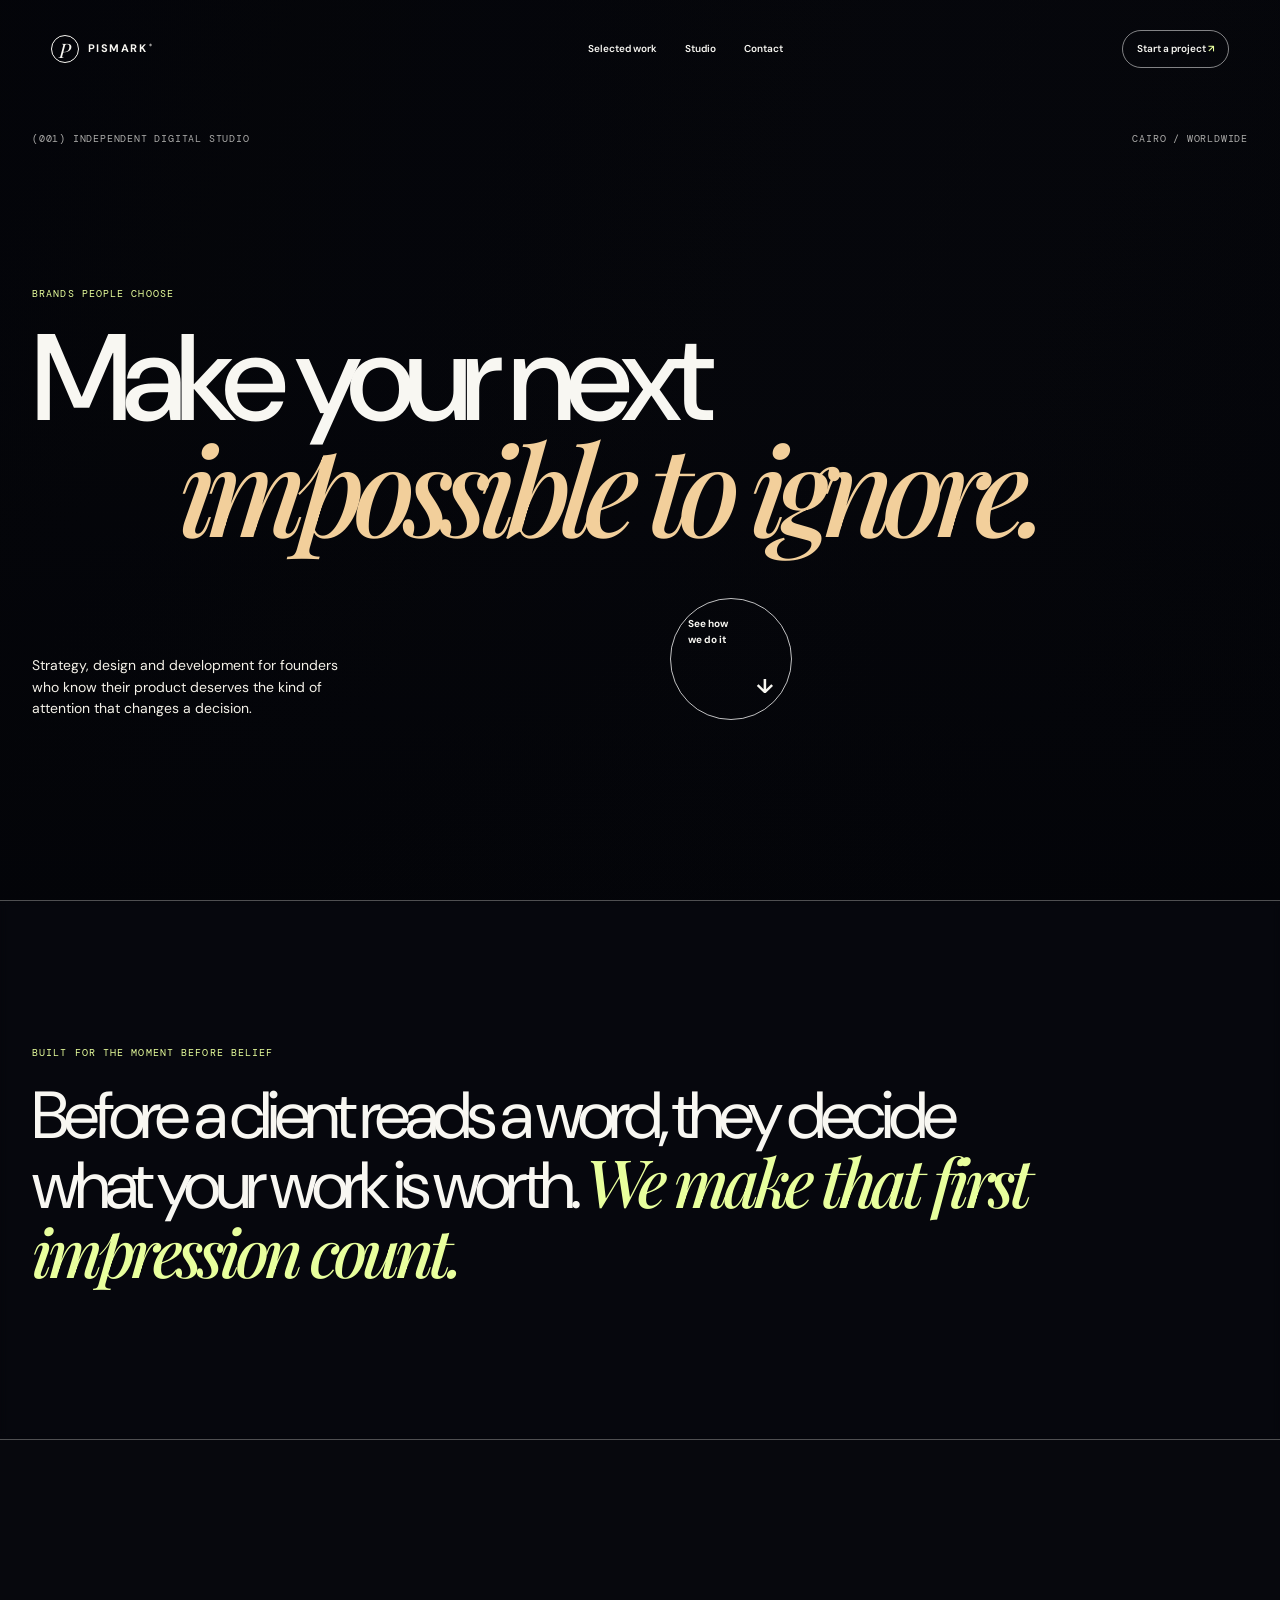
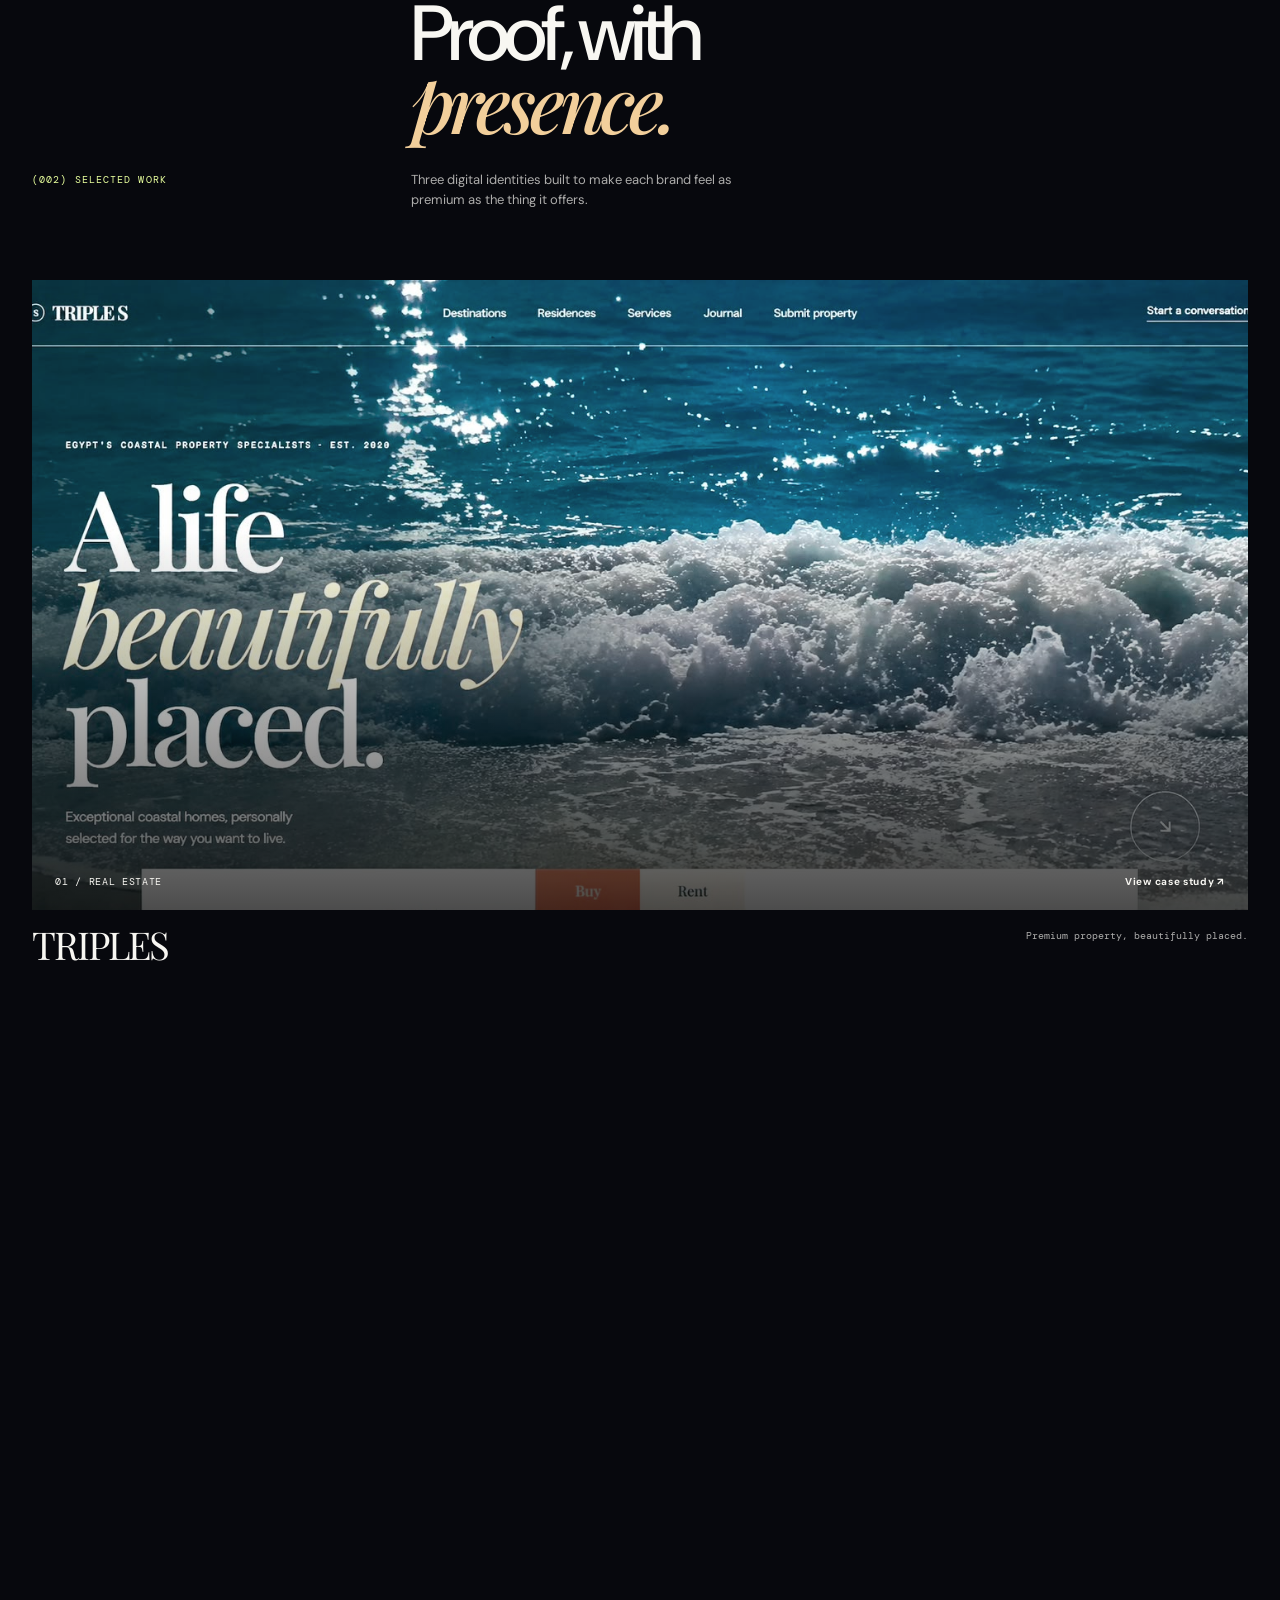
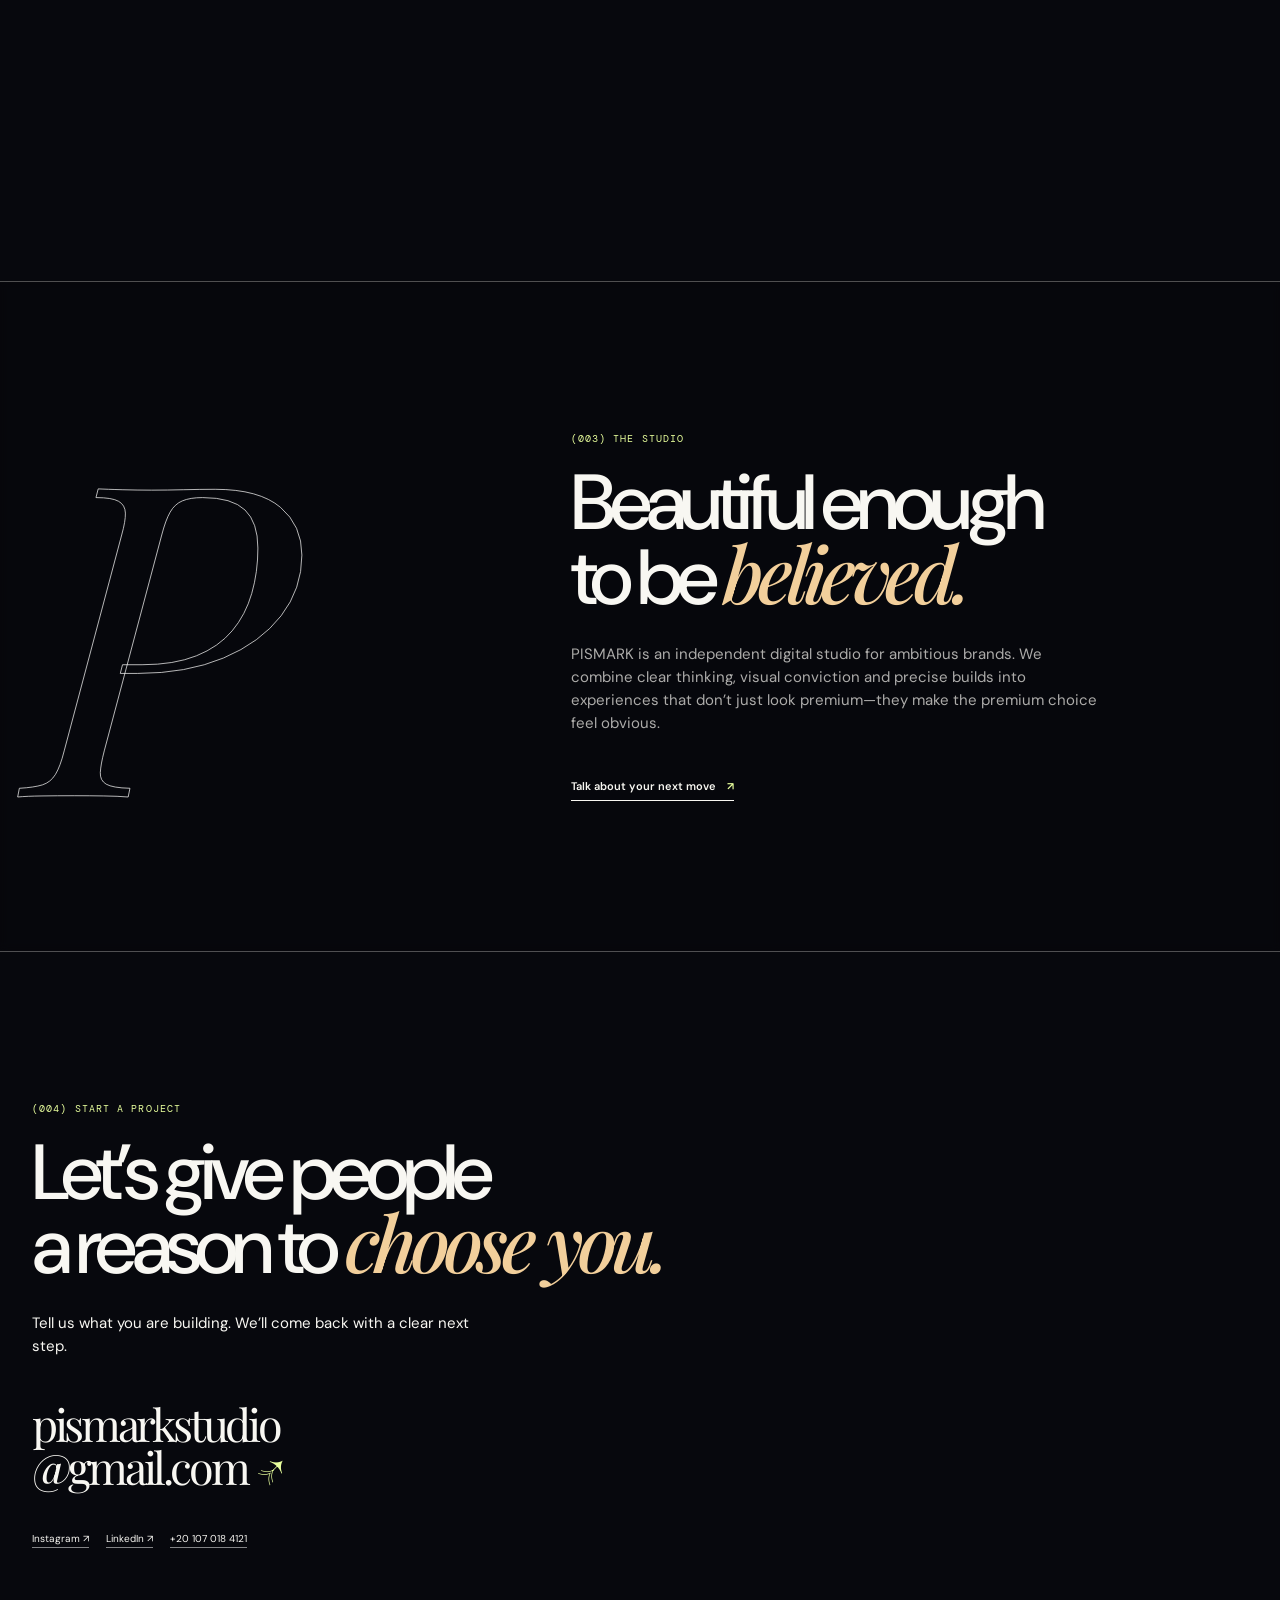
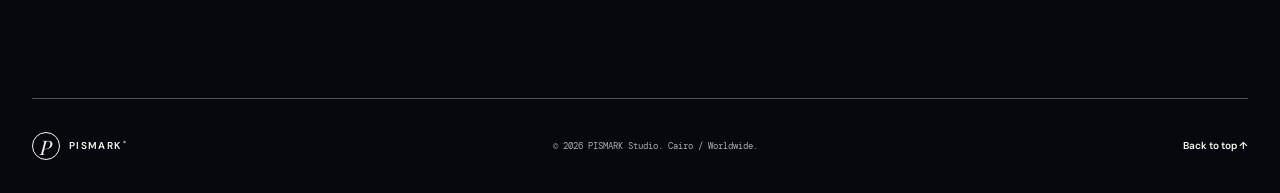
==== commit 1b776868: "Add files via upload" ====
--- a/index.html
+++ b/index.html
@@ -3,82 +3,48 @@
   <head>
     <meta charset="UTF-8" />
     <meta name="viewport" content="width=device-width, initial-scale=1.0" />
-    <meta name="description" content="PISMARK — Digital experiences for brands with a point of view." />
-    <title>PISMARK — Digital experiences, precisely built.</title>
+    <meta name="description" content="PISMARK builds digital presences that make premium brands impossible to ignore." />
+    <title>PISMARK — Digital experiences with a point of view.</title>
     <link rel="preconnect" href="https://fonts.googleapis.com" />
     <link rel="preconnect" href="https://fonts.gstatic.com" crossorigin />
     <link href="https://fonts.googleapis.com/css2?family=DM+Mono:wght@400;500&family=DM+Sans:opsz,wght@9..40,400;9..40,500;9..40,600;9..40,700&family=Playfair+Display:ital,wght@0,500;0,600;0,700;1,500;1,600&display=swap" rel="stylesheet" />
     <link rel="stylesheet" href="css/styles.css" />
-    <link rel="stylesheet" href="css/video-fix.css" />
     <link rel="stylesheet" href="css/accessibility.css" />
   </head>
   <body>
     <a class="skip-link" href="#content">Skip to content</a>
     <div class="site-loader" aria-hidden="true"><span>P</span><i></i></div>
-    <div class="page-video" aria-hidden="true">
-      <video autoplay loop muted playsinline preload="auto">
-        <source src="assets/background-video-web.mp4" type="video/mp4" />
-      </video>
-      <div class="video-tint"></div>
-    </div>
+    <div class="page-video" aria-hidden="true"><video autoplay loop muted playsinline preload="auto"><source src="assets/background-video-web.mp4" type="video/mp4" /></video><div class="video-tint"></div></div>
     <div class="scroll-progress" aria-hidden="true"><span></span></div>
-    <div class="noise" aria-hidden="true"></div>
 
     <header class="site-header" id="top">
       <a class="wordmark" href="#top" aria-label="PISMARK home"><span class="wordmark__seal">P</span><span>PISMARK<sup>®</sup></span></a>
-      <nav class="desktop-nav" aria-label="Main navigation">
-        <a href="#work">Selected work</a><a href="#studio">About</a><a href="#services">Expertise</a>
-      </nav>
+      <nav class="desktop-nav" aria-label="Main navigation"><a href="#work">Selected work</a><a href="#studio">Studio</a><a href="#contact">Contact</a></nav>
       <a class="header-cta" href="#contact">Start a project <span>↗</span></a>
       <button class="menu-toggle" type="button" aria-expanded="false" aria-controls="mobile-menu"><span></span><span></span><span class="sr-only">Open menu</span></button>
     </header>
-    <div class="mobile-menu" id="mobile-menu" hidden>
-      <a href="#work">Selected work</a><a href="#studio">About</a><a href="#services">Expertise</a><a href="#contact">Start a project ↗</a>
-    </div>
+    <div class="mobile-menu" id="mobile-menu" hidden><a href="#work">Selected work</a><a href="#studio">Studio</a><a href="#contact">Contact</a></div>
 
     <main id="content" tabindex="-1">
-      <section class="slide hero" aria-labelledby="hero-title">
-        <div class="shell slide-inner">
-          <div class="slide-meta intro"><span>(001) INDEPENDENT DIGITAL STUDIO</span><span>CAIRO / WORLDWIDE</span></div>
-          <div class="slide-copy">
-            <p class="kicker intro">Clarity in motion</p>
-            <h1 id="hero-title" class="hero-title"><span class="intro">Digital experiences</span><span class="intro italic">with a pulse.</span></h1>
-            <div class="slide-bottom intro"><p>For founders and brands who want their digital presence to feel as intentional as the thing they are building.</p><a class="circle-link" href="#work">Scroll to<br />explore <b>↓</b></a></div>
-          </div>
+      <section class="hero shell" aria-labelledby="hero-title">
+        <div class="eyebrow-row intro"><span>(001) INDEPENDENT DIGITAL STUDIO</span><span>CAIRO / WORLDWIDE</span></div>
+        <div class="hero-copy"><p class="kicker intro">Brands people choose</p><h1 id="hero-title"><span class="intro">Make your next</span><span class="intro hero-italic">impossible to ignore.</span></h1><div class="hero-bottom intro"><p>Strategy, design and development for founders who know their product deserves the kind of attention that changes a decision.</p><a class="circle-link" href="#work">See how<br />we do it <b>↓</b></a></div></div>
+      </section>
+
+      <section class="manifesto" aria-label="PISMARK value proposition"><div class="shell reveal"><p class="kicker">Built for the moment before belief</p><p>Before a client reads a word, they decide what your work is worth. <em>We make that first impression count.</em></p></div></section>
+
+      <section class="work shell" id="work" aria-labelledby="work-title">
+        <div class="section-heading reveal"><p class="kicker">(002) Selected work</p><div><h2 id="work-title">Proof, with<br /><em>presence.</em></h2><p>Three digital identities built to make each brand feel as premium as the thing it offers.</p></div></div>
+        <div class="project-grid">
+          <a class="project-card project-card--wide reveal" href="triple-s-real-estate.html"><figure><img src="assets/triple-s-real-estate.jpeg" alt="Triple S real estate website over a dramatic ocean scene" /><figcaption><span>01 / REAL ESTATE</span><b>View case study ↗</b></figcaption></figure><div class="project-name"><h3>TRIPLES</h3><p>Premium property, beautifully placed.</p></div></a>
+          <a class="project-card reveal" href="enhanced-dental-clinic.html"><figure><img src="assets/enhanced-dental-clinic.jpeg" alt="Enhanced Dental Clinic website homepage" /><figcaption><span>02 / HEALTHCARE</span><b>View case study ↗</b></figcaption></figure><div class="project-name"><h3>Enhanced Dental Clinic</h3><p>A calmer way to feel considered.</p></div></a>
+          <a class="project-card project-card--offset reveal" href="oleo-natural-oils.html"><figure><img src="assets/oleo-natural-oils.jpeg" alt="O'leo natural oils website homepage" /><figcaption><span>03 / E-COMMERCE</span><b>View case study ↗</b></figcaption></figure><div class="project-name"><h3>O’leo Natural Oils</h3><p>Everyday care, made ritual.</p></div></a>
         </div>
       </section>
 
-      <section class="slide" id="work" aria-labelledby="work-title">
-        <div class="shell slide-inner split-layout reveal">
-          <p class="kicker">(002) Selected work</p>
-          <div class="slide-copy"><h2 id="work-title">A point of view<br /><em>made visible.</em></h2><p class="lead">A selection of launch-ready concepts where strategy, story and technology meet in one memorable experience.</p></div>
-          <ol class="text-list" aria-label="Selected projects"><li><span>01</span> Élan Architecture <small>Digital direction · Website · Build</small></li><li><span>02</span> Vanta Objects <small>Commerce · Motion · Experience</small></li><li><span>03</span> Lumière Skincare <small>Identity · E-commerce · Content</small></li><li><span>04</span> Atelier Motion <small>Art direction · Campaign · Development</small></li></ol>
-        </div>
-      </section>
+      <section class="studio" id="studio" aria-labelledby="studio-title"><div class="shell studio-layout reveal"><p class="studio-monogram" aria-hidden="true">P</p><div><p class="kicker">(003) The studio</p><h2 id="studio-title">Beautiful enough<br />to be <em>believed.</em></h2><p class="studio-copy">PISMARK is an independent digital studio for ambitious brands. We combine clear thinking, visual conviction and precise builds into experiences that don’t just look premium—they make the premium choice feel obvious.</p><a class="line-link" href="#contact">Talk about your next move <span>↗</span></a></div></div></section>
 
-      <section class="slide" id="studio" aria-labelledby="studio-title">
-        <div class="shell slide-inner split-layout reveal">
-          <p class="kicker">(003) The studio</p>
-          <div class="slide-copy"><h2 id="studio-title">Small team.<br /><em>Serious</em> energy.</h2><p class="lead">PISMARK is the independent practice of Youssef Hamdy, a frontend developer and digital designer based in Cairo.</p><p class="body-copy">I partner with ambitious people to make their digital presence feel as considered as their product: sharp strategy, expressive design and clean builds that move quickly and scale gracefully.</p></div>
-          <p class="signature" aria-label="Youssef Hamdy, founder and creative developer">YH</p>
-        </div>
-      </section>
-
-      <section class="slide" id="services" aria-labelledby="services-title">
-        <div class="shell slide-inner split-layout reveal">
-          <p class="kicker">(004) Expertise</p>
-          <div class="slide-copy"><h2 id="services-title">Every detail<br /><em>pulls its weight.</em></h2></div>
-          <ul class="text-list service-list"><li><span>01</span> Digital strategy <small>Positioning, content and a clear roadmap.</small></li><li><span>02</span> UI/UX &amp; web design <small>Interfaces with a strong visual point of view.</small></li><li><span>03</span> Creative development <small>Responsive sites engineered to feel effortless.</small></li><li><span>04</span> Brand &amp; motion <small>Distinctive systems and movement with a reason.</small></li></ul>
-        </div>
-      </section>
-
-      <section class="slide statement" aria-labelledby="approach-title">
-        <div class="shell slide-inner statement-inner reveal"><p class="kicker">The PISMARK approach</p><h2 id="approach-title">Your audience notices the <em>feeling</em> before they process the features. We make that first second count.</h2></div>
-      </section>
-
-      <section class="slide" id="contact" aria-labelledby="contact-title">
-        <div class="shell slide-inner contact-inner reveal"><p class="kicker">(005) Start a project</p><h2 id="contact-title">Let’s make<br /><em>something felt.</em></h2><p class="lead">Tell me what you are building. I’ll reply within two business days with a clear next step.</p><a class="email" href="mailto:pismarkstudio@gmail.com">pismarkstudio<br />@gmail.com <span>↗</span></a><div class="social-links"><a href="https://www.linkedin.com/in/youssef-hamdy-336260428" target="_blank" rel="noreferrer">LinkedIn ↗</a><a href="https://www.instagram.com/pismarkstudio?igsh=YjEzbXQwd3I3NHVk" target="_blank" rel="noreferrer">Instagram ↗</a><a href="tel:+201070184121">+20 107 018 4121</a></div></div>
-      </section>
+      <section class="contact shell" id="contact" aria-labelledby="contact-title"><div class="contact-box reveal"><p class="kicker">(004) Start a project</p><h2 id="contact-title">Let’s give people<br />a reason to <em>choose you.</em></h2><p>Tell us what you are building. We’ll come back with a clear next step.</p><a class="email" href="mailto:pismarkstudio@gmail.com">pismarkstudio<br />@gmail.com <span>↗</span></a><div class="social-links"><a href="https://www.instagram.com/pismarkstudio?igsh=YjEzbXQwd3I3NHVk" target="_blank" rel="noreferrer">Instagram ↗</a><a href="https://www.linkedin.com/in/youssef-hamdy-336260428" target="_blank" rel="noreferrer">LinkedIn ↗</a><a href="tel:+201070184121">+20 107 018 4121</a></div></div></section>
     </main>
     <footer class="site-footer shell"><a class="wordmark" href="#top"><span class="wordmark__seal">P</span><span>PISMARK<sup>®</sup></span></a><p>© <span id="year"></span> PISMARK Studio. Cairo / Worldwide.</p><a href="#top">Back to top ↑</a></footer>
     <script src="js/script.js"></script>
--- a/css/styles.css
+++ b/css/styles.css
@@ -1,688 +1 @@
-:root {
-  --ink: #08090d;
-  --text: #faf9f5;
-  --muted: rgba(250, 249, 245, 0.7);
-  --line: rgba(250, 249, 245, 0.36);
-  --lime: #e9ff9c;
-  --serif: "Playfair Display", Georgia, serif;
-  --sans: "DM Sans", Arial, sans-serif;
-  --mono: "DM Mono", monospace;
-}
-
-* {
-  box-sizing: border-box;
-}
-
-html {
-  scroll-behavior: smooth;
-}
-
-body {
-  margin: 0;
-  min-width: 320px;
-  background: #08090d;
-  color: var(--text);
-  font: 14px/1.55 var(--sans);
-  overflow-x: hidden;
-}
-
-.shell {
-  width: min(1240px, calc(100% - 64px));
-  margin-inline: auto;
-}
-
-.sr-only {
-  position: absolute;
-  width: 1px;
-  height: 1px;
-  padding: 0;
-  margin: -1px;
-  overflow: hidden;
-  clip: rect(0, 0, 0, 0);
-  white-space: nowrap;
-  border: 0;
-}
-
-.page-video {
-  position: fixed;
-  inset: 0;
-  z-index: -3;
-  overflow: hidden;
-  background: #08090d;
-}
-
-.page-video video {
-  width: 100%;
-  height: 100%;
-  object-fit: cover;
-  filter: saturate(0.74) contrast(1.04) brightness(0.72);
-}
-
-.video-tint {
-  position: absolute;
-  inset: 0;
-  background: linear-gradient(115deg, rgba(2, 3, 7, 0.6), rgba(2, 3, 7, 0.18) 58%, rgba(2, 3, 7, 0.42)),
-    linear-gradient(0deg, rgba(2, 3, 7, 0.24), rgba(2, 3, 7, 0.08));
-}
-
-.noise {
-  pointer-events: none;
-  position: fixed;
-  inset: 0;
-  z-index: 70;
-  opacity: 0.038;
-  background-image: url("data:image/svg+xml,%3Csvg viewBox='0 0 180 180' xmlns='http://www.w3.org/2000/svg'%3E%3Cfilter id='n'%3E%3CfeTurbulence type='fractalNoise' baseFrequency='.9' numOctaves='3' stitchTiles='stitch'/%3E%3C/filter%3E%3Crect width='100%25' height='100%25' filter='url(%23n)' opacity='.9'/%3E%3C/svg%3E");
-}
-
-.site-loader {
-  position: fixed;
-  inset: 0;
-  z-index: 100;
-  display: grid;
-  place-items: center;
-  background: #08090d;
-  transition: transform 0.75s cubic-bezier(0.77, 0, 0.18, 1);
-}
-
-.site-loader span {
-  font: italic clamp(72px, 12vw, 180px)/1 var(--serif);
-}
-
-.site-loader i {
-  position: absolute;
-  bottom: 32%;
-  height: 1px;
-  width: 0;
-  background: var(--lime);
-  animation: load 0.9s 0.15s ease forwards;
-}
-
-@keyframes load {
-  to {
-    width: 100px;
-  }
-}
-
-.site-loader.is-gone {
-  transform: translateY(-101%);
-}
-
-.scroll-progress {
-  position: fixed;
-  z-index: 80;
-  top: 0;
-  left: 0;
-  width: 100%;
-  height: 2px;
-}
-
-.scroll-progress span {
-  display: block;
-  width: 0;
-  height: 100%;
-  background: var(--lime);
-}
-
-.site-header {
-  position: fixed;
-  top: 18px;
-  left: 50%;
-  z-index: 60;
-  width: min(1240px, calc(100% - 64px));
-  height: 62px;
-  padding: 0 18px;
-  border: 1px solid transparent;
-  border-radius: 99px;
-  display: flex;
-  align-items: center;
-  justify-content: space-between;
-  transform: translateX(-50%);
-  transition: background 0.25s, border-color 0.25s, backdrop-filter 0.25s;
-}
-
-.site-header.is-scrolled {
-  background: rgba(8, 9, 13, 0.24);
-  border-color: rgba(255, 255, 255, 0.2);
-  backdrop-filter: blur(12px);
-}
-
-.wordmark {
-  display: flex;
-  align-items: center;
-  gap: 9px;
-  color: inherit;
-  text-decoration: none;
-  font-size: 11px;
-  font-weight: 700;
-  letter-spacing: 0.13em;
-}
-
-.wordmark__seal {
-  display: grid;
-  place-items: center;
-  width: 28px;
-  height: 28px;
-  border: 1px solid currentColor;
-  border-radius: 50%;
-  font: italic 20px var(--serif);
-  letter-spacing: 0;
-}
-
-.wordmark sup {
-  font-size: 6px;
-  margin-left: 2px;
-}
-
-.desktop-nav {
-  display: flex;
-  gap: 28px;
-  margin-left: 95px;
-}
-
-.desktop-nav a,
-.header-cta,
-.site-footer > a {
-  color: inherit;
-  text-decoration: none;
-  font-size: 10px;
-  font-weight: 600;
-}
-
-.desktop-nav a {
-  position: relative;
-}
-
-.desktop-nav a:after {
-  content: "";
-  position: absolute;
-  left: 0;
-  bottom: -5px;
-  width: 0;
-  height: 1px;
-  background: var(--lime);
-  transition: width 0.2s;
-}
-
-.desktop-nav a:hover:after {
-  width: 100%;
-}
-
-.header-cta {
-  padding: 10px 14px;
-  border: 1px solid rgba(255, 255, 255, 0.5);
-  border-radius: 99px;
-  transition: background 0.2s, color 0.2s;
-}
-
-.header-cta:hover {
-  background: var(--lime);
-  border-color: var(--lime);
-  color: var(--ink);
-}
-
-.header-cta span,
-.kicker {
-  color: var(--lime);
-}
-
-.menu-toggle,
-.mobile-menu {
-  display: none;
-}
-
-.slide {
-  min-height: 100svh;
-  display: flex;
-  align-items: center;
-  position: relative;
-  padding: 116px 0 60px;
-  background: transparent;
-}
-
-.slide-inner {
-  min-height: calc(100svh - 176px);
-  display: flex;
-  flex-direction: column;
-  justify-content: center;
-}
-
-.hero {
-  padding-top: 110px;
-}
-
-.hero .slide-inner {
-  justify-content: space-between;
-}
-
-.slide-meta {
-  display: flex;
-  justify-content: space-between;
-  color: var(--muted);
-  font: 10px var(--mono);
-  letter-spacing: 0.08em;
-}
-
-.slide-copy {
-  max-width: 1040px;
-}
-
-.kicker {
-  margin: 0 0 24px;
-  font: 10px var(--mono);
-  letter-spacing: 0.1em;
-  text-transform: uppercase;
-}
-
-.hero-title,
-h1,
-h2 {
-  margin: 0;
-  letter-spacing: -0.075em;
-  line-height: 0.88;
-  font-weight: 500;
-}
-
-.hero-title {
-  font-size: clamp(58px, 9.4vw, 145px);
-}
-
-.hero-title span {
-  display: block;
-}
-
-.italic,
-h2 em {
-  font-family: var(--serif);
-  font-style: italic;
-  font-weight: 500;
-}
-
-.hero-title .italic {
-  margin-left: 14%;
-  letter-spacing: -0.09em;
-}
-
-.slide-bottom {
-  display: flex;
-  align-items: flex-end;
-  justify-content: space-between;
-  width: min(730px, 100%);
-  margin-top: 54px;
-}
-
-.slide-bottom > p,
-.lead {
-  max-width: 430px;
-  margin: 0;
-  color: var(--text);
-  font-size: clamp(15px, 1.3vw, 19px);
-  line-height: 1.4;
-}
-
-.circle-link {
-  display: flex;
-  flex-direction: column;
-  justify-content: space-between;
-  width: 122px;
-  height: 122px;
-  padding: 17px;
-  border: 1px solid rgba(255, 255, 255, 0.8);
-  border-radius: 50%;
-  color: var(--text);
-  text-decoration: none;
-  font-size: 10px;
-  font-weight: 700;
-  transition: background 0.25s, border-color 0.25s, color 0.25s;
-}
-
-.circle-link:hover {
-  background: var(--lime);
-  border-color: var(--lime);
-  color: var(--ink);
-}
-
-.circle-link b {
-  align-self: flex-end;
-  font-size: 20px;
-}
-
-.split-layout {
-  display: grid;
-  grid-template-columns: 1fr 2fr 1.3fr;
-  gap: 30px;
-  align-items: center;
-}
-
-.split-layout > .kicker {
-  align-self: start;
-}
-
-.split-layout h2,
-.statement h2,
-.contact-inner h2 {
-  font-size: clamp(48px, 6.4vw, 94px);
-}
-
-.split-layout .lead {
-  margin-top: 32px;
-}
-
-.body-copy {
-  max-width: 470px;
-  margin: 20px 0 0;
-  color: var(--muted);
-  font-size: 13px;
-}
-
-.text-list {
-  align-self: end;
-  margin: 0;
-  padding: 0;
-  border-top: 1px solid var(--line);
-  list-style: none;
-}
-
-.text-list li {
-  display: grid;
-  grid-template-columns: 38px 1fr;
-  gap: 11px;
-  padding: 15px 0;
-  border-bottom: 1px solid var(--line);
-  font: clamp(20px, 2.25vw, 31px)/1.05 var(--serif);
-  letter-spacing: -0.045em;
-}
-
-.text-list span {
-  padding-top: 5px;
-  color: var(--lime);
-  font: 10px var(--mono);
-  letter-spacing: 0;
-}
-
-.text-list small {
-  grid-column: 2;
-  color: var(--muted);
-  font: 9px var(--mono);
-  letter-spacing: 0.03em;
-}
-
-.signature {
-  margin: 0;
-  align-self: end;
-  justify-self: end;
-  font: italic clamp(116px, 14vw, 210px)/0.65 var(--serif);
-  letter-spacing: -0.18em;
-  color: transparent;
-  -webkit-text-stroke: 1px rgba(255, 255, 255, 0.85);
-}
-
-.statement-inner {
-  justify-content: center;
-}
-
-.statement h2 {
-  max-width: 1040px;
-}
-
-.statement h2 em {
-  color: var(--lime);
-}
-
-.contact-inner {
-  align-items: flex-start;
-}
-
-.contact-inner .lead {
-  margin: 30px 0 0;
-}
-
-.email {
-  display: inline-block;
-  margin: 42px 0;
-  color: inherit;
-  font: clamp(25px, 3.2vw, 48px)/0.98 var(--serif);
-  letter-spacing: -0.07em;
-  text-decoration: none;
-}
-
-.email span {
-  color: var(--lime);
-}
-
-.social-links {
-  display: flex;
-  flex-wrap: wrap;
-  gap: 17px;
-}
-
-.social-links a {
-  color: inherit;
-  text-decoration: none;
-  font-size: 10px;
-  border-bottom: 1px solid rgba(255, 255, 255, 0.5);
-}
-
-.site-footer {
-  position: relative;
-  z-index: 2;
-  min-height: 90px;
-  display: flex;
-  align-items: center;
-  justify-content: space-between;
-  border-top: 1px solid var(--line);
-}
-
-.site-footer p {
-  margin: 0;
-  color: var(--muted);
-  font: 9px var(--mono);
-}
-
-.site-footer > a {
-  color: var(--text);
-}
-
-.intro {
-  opacity: 0;
-  transform: translateY(24px);
-  transition: opacity 0.7s ease, transform 0.75s cubic-bezier(0.22, 1, 0.36, 1);
-}
-
-.intro:nth-child(2) {
-  transition-delay: 0.1s;
-}
-
-.intro:nth-child(3) {
-  transition-delay: 0.18s;
-}
-
-.is-ready .intro {
-  opacity: 1;
-  transform: none;
-}
-
-.reveal {
-  opacity: 0;
-  transform: translateY(32px);
-  transition: opacity 0.7s ease, transform 0.75s cubic-bezier(0.22, 1, 0.36, 1);
-}
-
-.reveal.is-visible {
-  opacity: 1;
-  transform: none;
-}
-
-@media (max-width: 780px) {
-  .shell {
-    width: min(100% - 36px, 1240px);
-  }
-
-  .site-header {
-    top: 12px;
-    width: calc(100% - 36px);
-    height: 55px;
-    padding: 0 12px;
-  }
-
-  .desktop-nav,
-  .header-cta {
-    display: none;
-  }
-
-  .menu-toggle {
-    display: grid;
-    gap: 4px;
-    width: 44px;
-    padding: 12px;
-    border: 0;
-    background: none;
-    color: inherit;
-    cursor: pointer;
-  }
-
-  .menu-toggle span:not(.sr-only) {
-    display: block;
-    width: 100%;
-    height: 1px;
-    background: currentColor;
-    transition: transform 0.2s;
-  }
-
-  .menu-toggle[aria-expanded="true"] span:first-child {
-    transform: translateY(2.5px) rotate(45deg);
-  }
-
-  .menu-toggle[aria-expanded="true"] span:nth-child(2) {
-    transform: translateY(-2.5px) rotate(-45deg);
-  }
-
-  .mobile-menu {
-    position: fixed;
-    z-index: 55;
-    top: 76px;
-    left: 18px;
-    right: 18px;
-    padding: 22px;
-    background: rgba(8, 9, 13, 0.55);
-    border: 1px solid var(--line);
-    border-radius: 16px;
-    backdrop-filter: blur(14px);
-  }
-
-  .mobile-menu:not([hidden]) {
-    display: grid;
-    gap: 13px;
-  }
-
-  .mobile-menu a {
-    color: inherit;
-    text-decoration: none;
-    font: 24px var(--serif);
-  }
-
-  .slide {
-    min-height: 100svh;
-    padding: 96px 0 40px;
-  }
-
-  .slide-inner {
-    min-height: calc(100svh - 136px);
-  }
-
-  .hero-title {
-    font-size: 16vw;
-  }
-
-  .hero-title .italic {
-    margin-left: 5%;
-  }
-
-  .slide-meta {
-    font-size: 8px;
-  }
-
-  .slide-bottom {
-    margin-top: 43px;
-  }
-
-  .slide-bottom > p {
-    width: 59%;
-    font-size: 13px;
-  }
-
-  .circle-link {
-    width: 96px;
-    height: 96px;
-    padding: 13px;
-    font-size: 9px;
-  }
-
-  .split-layout {
-    display: flex;
-    gap: 28px;
-  }
-
-  .split-layout > .kicker {
-    margin: 0;
-  }
-
-  .split-layout .lead {
-    margin-top: 24px;
-  }
-
-  .text-list {
-    width: 100%;
-    margin-top: auto;
-  }
-
-  .text-list li {
-    font-size: 26px;
-  }
-
-  .signature {
-    align-self: flex-end;
-    font-size: 140px;
-  }
-
-  .statement h2,
-  .contact-inner h2 {
-    font-size: 14vw;
-  }
-
-  .site-footer {
-    min-height: 110px;
-    padding: 25px 0;
-    flex-wrap: wrap;
-    gap: 14px;
-  }
-
-  .site-footer p {
-    order: 3;
-    width: 100%;
-  }
-}
-
-@media (prefers-reduced-motion: reduce) {
-  html {
-    scroll-behavior: auto;
-  }
-
-  .site-loader i {
-    animation: none;
-  }
-
-  .intro,
-  .reveal {
-    transition: none;
-    opacity: 1;
-    transform: none;
-  }
-
-  .page-video video {
-    display: none;
-  }
-
-  .page-video {
-    background: linear-gradient(135deg, #252035, #08090d);
-  }
-}
+:root{--ink:#07080d;--text:#f8f7f2;--muted:rgba(248,247,242,.69);--line:rgba(248,247,242,.3);--lime:#e8ff9d;--warm:#f2cf9b;--serif:"Playfair Display",Georgia,serif;--sans:"DM Sans",Arial,sans-serif;--mono:"DM Mono",monospace}*{box-sizing:border-box}html{background:#07080d;scroll-behavior:smooth}body{min-width:320px;margin:0;background:transparent;color:var(--text);font:14px/1.55 var(--sans);overflow-x:hidden}.shell{width:min(1240px,calc(100% - 64px));margin-inline:auto}.sr-only{position:absolute;width:1px;height:1px;padding:0;margin:-1px;overflow:hidden;clip:rect(0,0,0,0);white-space:nowrap;border:0}.page-video{position:fixed;inset:0;z-index:0;overflow:hidden;background:#07080d}.page-video video{width:100%;height:100%;object-fit:cover;filter:saturate(.82) contrast(1.05) brightness(.78)}.video-tint{position:absolute;inset:0;background:linear-gradient(113deg,rgba(2,3,7,.64),rgba(2,3,7,.18) 62%,rgba(2,3,7,.5)),linear-gradient(0deg,rgba(2,3,7,.6),rgba(2,3,7,.08) 55%)}main,.site-footer{position:relative;z-index:1}.site-loader{position:fixed;inset:0;z-index:100;display:grid;place-items:center;background:#07080d;transition:transform .75s cubic-bezier(.77,0,.18,1)}.site-loader span{font:italic clamp(72px,12vw,180px)/1 var(--serif)}.site-loader i{position:absolute;bottom:32%;height:1px;width:0;background:var(--lime);animation:load .9s .15s ease forwards}@keyframes load{to{width:100px}}.site-loader.is-gone{transform:translateY(-101%)}.scroll-progress{position:fixed;z-index:80;top:0;left:0;width:100%;height:2px}.scroll-progress span{display:block;width:0;height:100%;background:var(--lime)}.site-header{position:fixed;top:18px;left:50%;z-index:60;width:min(1240px,calc(100% - 64px));height:62px;padding:0 18px;border:1px solid transparent;border-radius:99px;display:flex;align-items:center;justify-content:space-between;transform:translateX(-50%);transition:background .25s,border-color .25s,backdrop-filter .25s}.site-header.is-scrolled{background:rgba(7,8,13,.46);border-color:rgba(255,255,255,.2);backdrop-filter:blur(14px)}.wordmark{display:flex;align-items:center;gap:9px;color:inherit;text-decoration:none;font-size:11px;font-weight:700;letter-spacing:.13em}.wordmark__seal{display:grid;place-items:center;width:28px;height:28px;border:1px solid currentColor;border-radius:50%;font:italic 20px var(--serif);letter-spacing:0}.wordmark sup{font-size:6px;margin-left:2px}.desktop-nav{display:flex;gap:28px;margin-left:95px}.desktop-nav a,.header-cta,.site-footer>a{color:inherit;text-decoration:none;font-size:10px;font-weight:600}.desktop-nav a{position:relative}.desktop-nav a:after{content:"";position:absolute;left:0;bottom:-5px;width:0;height:1px;background:var(--lime);transition:width .2s}.desktop-nav a:hover:after{width:100%}.header-cta{padding:10px 14px;border:1px solid rgba(255,255,255,.5);border-radius:99px;transition:background .2s,color .2s}.header-cta:hover{background:var(--lime);border-color:var(--lime);color:var(--ink)}.header-cta span,.kicker{color:var(--lime)}.menu-toggle,.mobile-menu{display:none}.hero{min-height:100svh;padding:132px 0 38px;display:flex;flex-direction:column;justify-content:space-between}.eyebrow-row{display:flex;justify-content:space-between;color:var(--muted);font:10px var(--mono);letter-spacing:.08em}.hero-copy{max-width:1130px;margin:auto 0}.kicker{margin:0 0 24px;font:10px var(--mono);letter-spacing:.11em;text-transform:uppercase}.hero h1,h2{margin:0;font-weight:500;line-height:.88;letter-spacing:-.075em}.hero h1{font-size:clamp(60px,9.6vw,148px)}.hero h1 span{display:block}.hero-italic,h2 em,.manifesto em{font-family:var(--serif);font-style:italic;font-weight:500}.hero-italic{margin-left:13%;letter-spacing:-.09em;color:var(--warm)}.hero-bottom{display:flex;align-items:flex-end;justify-content:space-between;width:min(760px,100%);margin-top:58px}.hero-bottom>p{width:310px;margin:0;color:#f4f1e8;font-size:14px}.circle-link{display:flex;flex-direction:column;justify-content:space-between;width:122px;height:122px;padding:17px;border:1px solid rgba(255,255,255,.75);border-radius:50%;color:var(--text);text-decoration:none;font-size:10px;font-weight:700;transition:background .25s,border-color .25s,color .25s}.circle-link:hover{background:var(--lime);border-color:var(--lime);color:var(--ink)}.circle-link b{align-self:flex-end;font-size:20px}.manifesto{padding:145px 0 150px;border-top:1px solid var(--line);border-bottom:1px solid var(--line);background:rgba(7,8,13,.23);backdrop-filter:blur(4px)}.manifesto>div>p:last-child{max-width:1000px;margin:0;font-size:clamp(37px,5.2vw,78px);letter-spacing:-.074em;line-height:.98}.manifesto em{color:var(--lime)}.work{padding:160px 0}.section-heading{display:grid;grid-template-columns:1fr 2.4fr;gap:30px;align-items:end;margin-bottom:70px}.section-heading h2,.studio h2,.contact h2{font-size:clamp(50px,6.1vw,92px)}.section-heading h2 em,.studio h2 em,.contact h2 em{font-family:var(--serif);font-style:italic;color:var(--warm);font-weight:500}.section-heading div>p{max-width:360px;margin:27px 0 0;color:var(--muted);font-size:13px}.project-grid{display:grid;grid-template-columns:1.25fr 1fr;gap:70px 27px}.project-card{color:inherit;text-decoration:none}.project-card--wide{grid-column:span 2}.project-card--offset{margin-top:124px}.project-card figure{position:relative;height:510px;margin:0;overflow:hidden;background:#16181e}.project-card--wide figure{height:min(58vw,630px)}.project-card img{width:100%;height:100%;object-fit:cover;filter:saturate(.78);transition:transform .8s cubic-bezier(.2,.7,.2,1),filter .45s}.project-card figure:after{content:"";position:absolute;inset:0;background:linear-gradient(0deg,rgba(0,0,0,.7),transparent 60%);transition:opacity .35s}.project-card figcaption{position:absolute;z-index:1;bottom:22px;right:23px;left:23px;display:flex;align-items:end;justify-content:space-between;gap:20px;font:10px var(--mono);letter-spacing:.07em}.project-card figcaption b{font:10px var(--sans);font-weight:700}.project-card:hover img{transform:scale(1.045);filter:saturate(1.04)}.project-card:hover figure:after{opacity:.65}.project-name{display:flex;justify-content:space-between;gap:20px;padding-top:15px}.project-name h3{margin:0;font:clamp(25px,3vw,42px)/1 var(--serif);letter-spacing:-.055em}.project-name p{margin:4px 0 0;color:var(--muted);font:10px var(--mono)}.studio{padding:150px 0;border-top:1px solid var(--line);border-bottom:1px solid var(--line);background:rgba(7,8,13,.3);backdrop-filter:blur(4px)}.studio-layout{display:grid;grid-template-columns:1fr 1.6fr;gap:9vw;align-items:center}.studio-monogram{margin:0;color:transparent;font:italic clamp(240px,34vw,510px)/.7 var(--serif);letter-spacing:-.2em;-webkit-text-stroke:1px rgba(255,255,255,.7)}.studio-copy{max-width:530px;margin:30px 0 0;color:var(--muted);font-size:15px}.line-link{display:inline-block;margin-top:42px;padding-bottom:5px;border-bottom:1px solid var(--text);color:var(--text);text-decoration:none;font-size:11px;font-weight:600}.line-link span{padding-left:8px;color:var(--lime)}.contact{padding:150px 0}.contact-box{max-width:1000px}.contact-box>p:not(.kicker){max-width:440px;margin:30px 0 0;color:var(--text);font-size:15px}.email{display:inline-block;margin:43px 0;color:var(--text);font:clamp(28px,3.5vw,52px)/.97 var(--serif);letter-spacing:-.075em;text-decoration:none}.email span{color:var(--lime)}.social-links{display:flex;flex-wrap:wrap;gap:17px}.social-links a{color:var(--text);text-decoration:none;font-size:10px;border-bottom:1px solid rgba(255,255,255,.5)}.site-footer{min-height:95px;display:flex;align-items:center;justify-content:space-between;border-top:1px solid var(--line)}.site-footer p{margin:0;color:var(--muted);font:9px var(--mono)}.intro{opacity:0;transform:translateY(24px);transition:opacity .7s ease,transform .75s cubic-bezier(.22,1,.36,1)}.intro:nth-child(2){transition-delay:.1s}.intro:nth-child(3){transition-delay:.18s}.is-ready .intro{opacity:1;transform:none}.reveal{opacity:0;transform:translateY(28px);transition:opacity .7s ease,transform .75s cubic-bezier(.22,1,.36,1)}.reveal.is-visible{opacity:1;transform:none}.case-page .page-video video{filter:saturate(.62) contrast(1.08) brightness(.52)}.case-study{padding:150px 0 100px}.case-intro{min-height:calc(100svh - 180px);display:flex;flex-direction:column;justify-content:center}.case-type{margin:0 0 42px;color:var(--muted);font:10px var(--mono);letter-spacing:.1em;text-transform:uppercase}.case-intro h1{margin:0;font:clamp(66px,11vw,170px)/.8 var(--serif);letter-spacing:-.095em}.case-intro h1 em{color:var(--warm);font-weight:500}.case-summary{max-width:400px;margin:48px 0 0;color:var(--text);font-size:16px}.case-image{margin:0;overflow:hidden;border:1px solid rgba(255,255,255,.15);background:#15161a}.case-image img{display:block;width:100%;height:auto}.case-facts{display:grid;grid-template-columns:1fr 1fr 1fr;gap:20px;padding:16px 0 85px;border-bottom:1px solid var(--line);font:10px var(--mono);letter-spacing:.08em}.case-facts a{justify-self:end;color:var(--text);text-decoration:none;border-bottom:1px solid var(--text)}.case-content{display:grid;grid-template-columns:1fr 1fr;gap:9vw;padding:110px 0}.case-content section>p:last-child{margin:0;font-size:clamp(20px,2.3vw,32px);line-height:1.2;letter-spacing:-.045em}.case-next{display:flex;align-items:end;justify-content:space-between;gap:25px;padding-top:28px;border-top:1px solid var(--line)}.case-next p{margin:0;color:var(--muted);font:10px var(--mono);letter-spacing:.08em;text-transform:uppercase}.case-next a{color:var(--text);font:clamp(30px,4vw,58px)/.9 var(--serif);letter-spacing:-.06em;text-decoration:none}.case-next span{color:var(--lime)}@media(max-width:780px){.shell{width:min(100% - 36px,1240px)}.site-header{top:12px;width:calc(100% - 36px);height:55px;padding:0 12px}.desktop-nav,.header-cta{display:none}.menu-toggle{display:grid;gap:4px;width:44px;padding:12px;border:0;background:none;color:inherit;cursor:pointer}.menu-toggle span:not(.sr-only){display:block;width:100%;height:1px;background:currentColor;transition:transform .2s}.menu-toggle[aria-expanded="true"] span:first-child{transform:translateY(2.5px) rotate(45deg)}.menu-toggle[aria-expanded="true"] span:nth-child(2){transform:translateY(-2.5px) rotate(-45deg)}.mobile-menu{position:fixed;z-index:55;top:76px;left:18px;right:18px;padding:22px;background:rgba(7,8,13,.6);border:1px solid var(--line);border-radius:16px;backdrop-filter:blur(14px)}.mobile-menu:not([hidden]){display:grid;gap:13px}.mobile-menu a{color:inherit;text-decoration:none;font:24px var(--serif)}.hero{min-height:730px;padding:104px 0 32px}.hero h1{font-size:16vw}.hero-italic{margin-left:5%}.eyebrow-row{font-size:8px}.hero-bottom{margin-top:43px}.hero-bottom>p{width:60%;font-size:13px}.circle-link{width:94px;height:94px;padding:12px;font-size:9px}.manifesto,.work,.studio,.contact{padding:92px 0}.manifesto>div>p:last-child{font-size:12.5vw}.section-heading{display:block;margin-bottom:42px}.section-heading div>p{margin-top:23px}.project-grid{grid-template-columns:1fr;gap:48px}.project-card--wide{grid-column:auto}.project-card--offset{margin-top:0}.project-card figure,.project-card--wide figure{height:390px}.project-name{display:block}.project-name h3{font-size:31px}.project-name p{margin-top:7px}.studio-layout{grid-template-columns:1fr;gap:43px}.studio-monogram{font-size:285px}.studio h2,.contact h2{font-size:13vw}.case-study{padding:110px 0 72px}.case-intro{min-height:calc(100svh - 130px)}.case-intro h1{font-size:17vw}.case-summary{margin-top:35px}.case-facts{grid-template-columns:1fr 1fr;padding-bottom:55px}.case-facts a{grid-column:1/-1;justify-self:start}.case-content{grid-template-columns:1fr;gap:65px;padding:75px 0}.case-content section>p:last-child{font-size:27px}.case-next{align-items:start;flex-direction:column}.site-footer{min-height:110px;padding:25px 0;flex-wrap:wrap;gap:14px}.site-footer p{order:3;width:100%}}@media(prefers-reduced-motion:reduce){html{scroll-behavior:auto}.site-loader i{animation:none}.intro,.reveal{opacity:1;transform:none;transition:none}.page-video video{display:none}.page-video{background:linear-gradient(135deg,#201c32,#07080d)}}
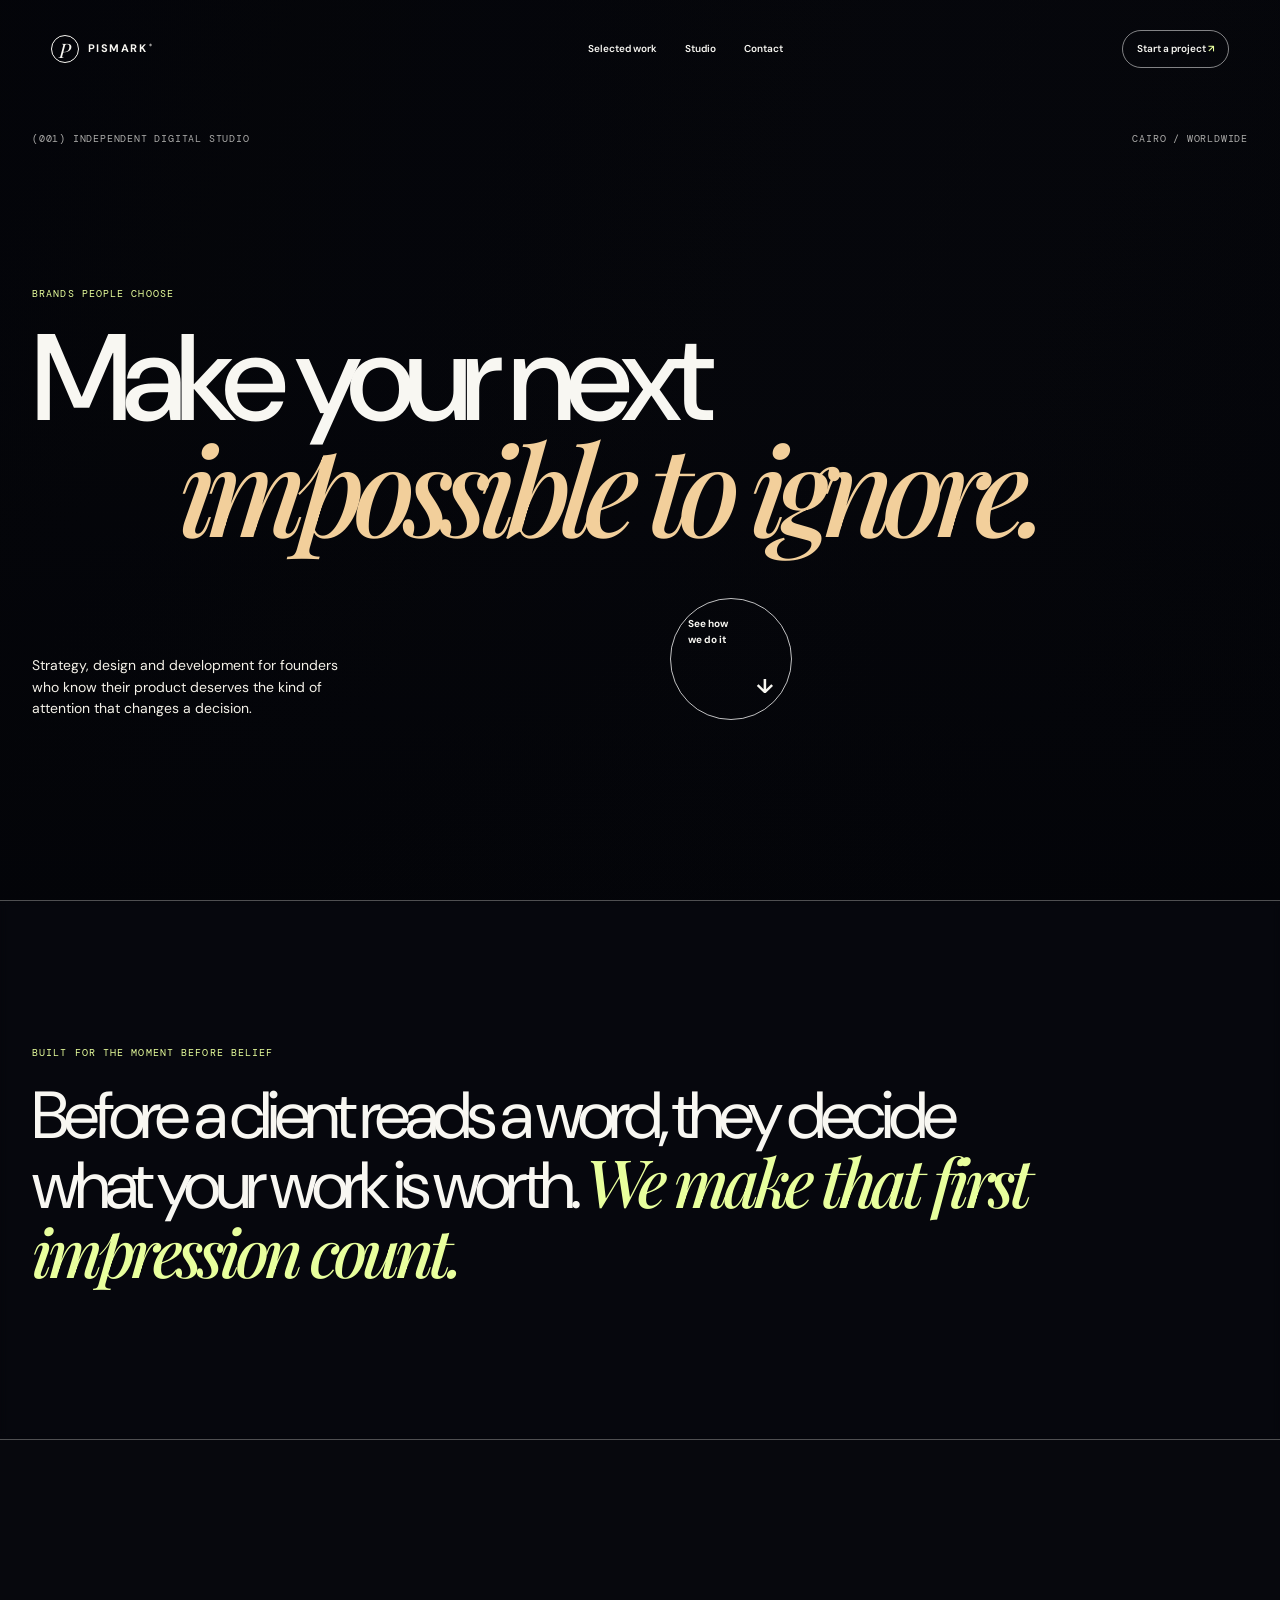
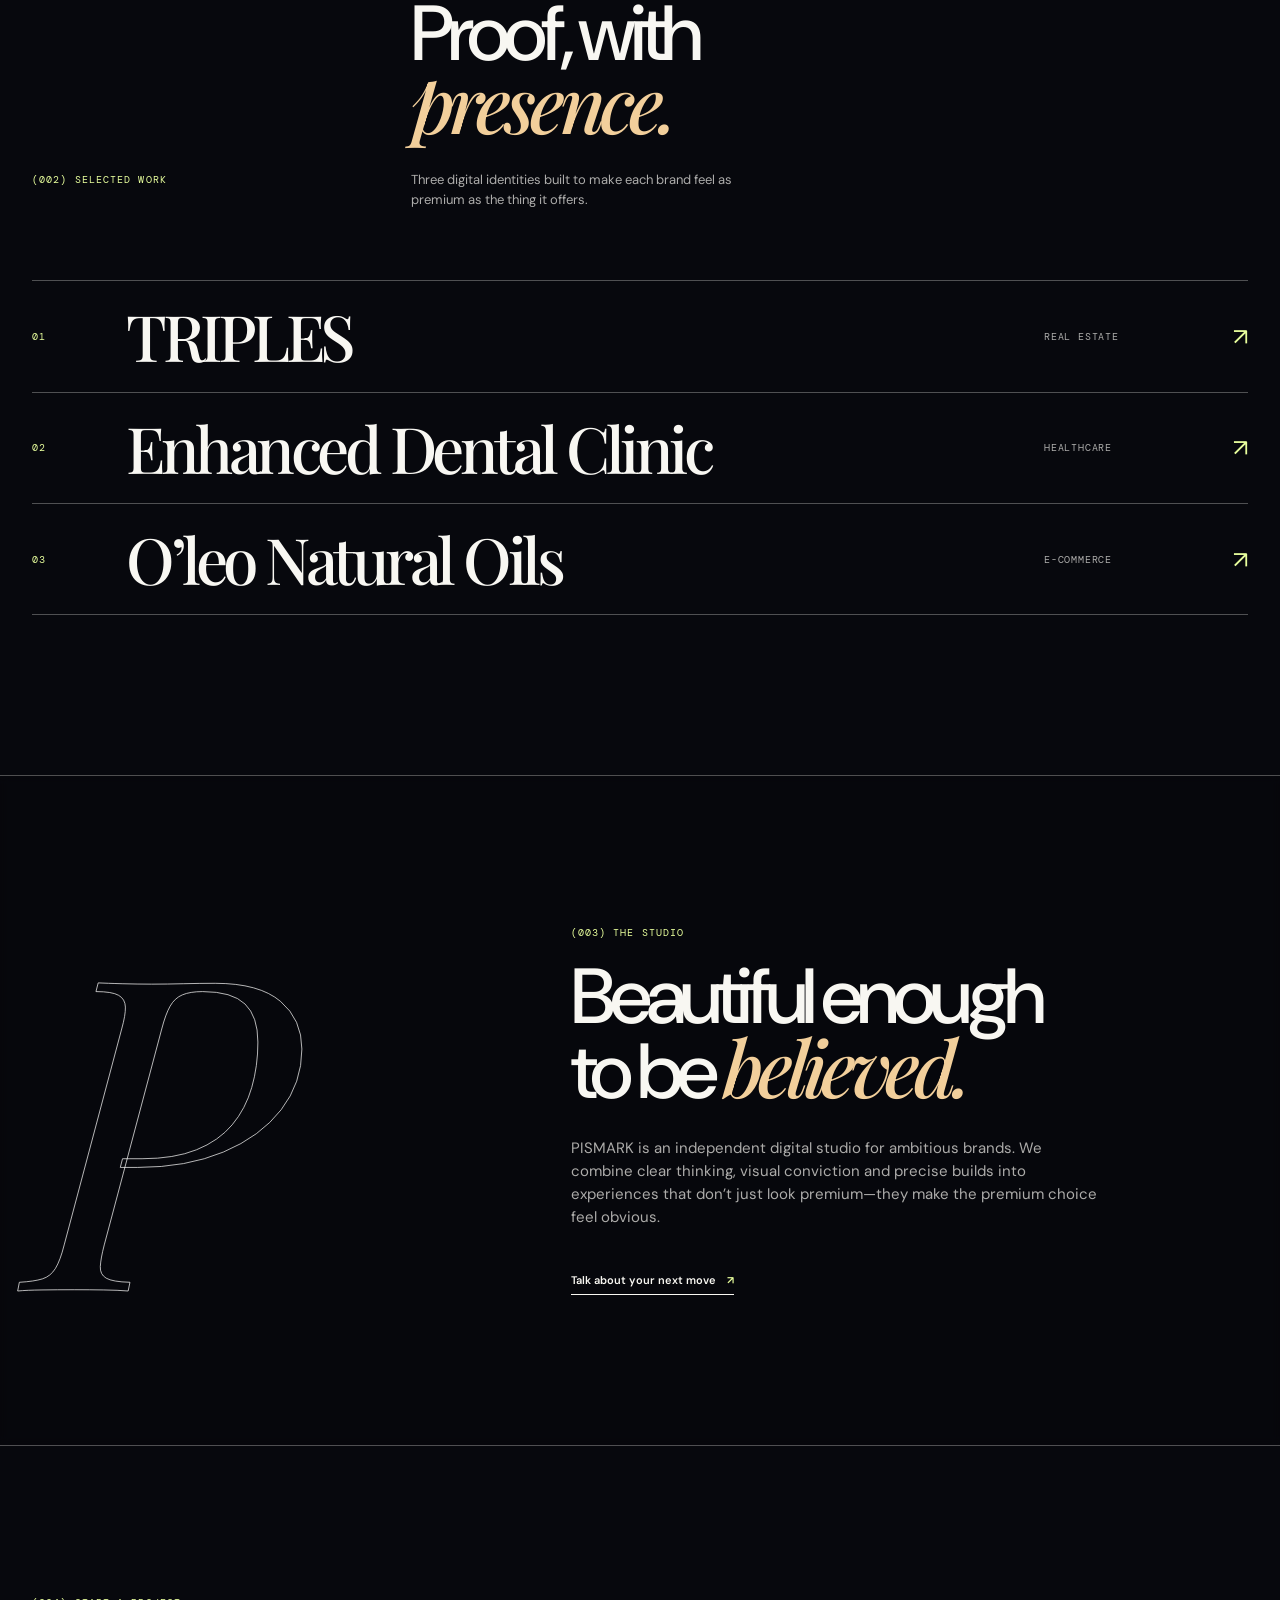
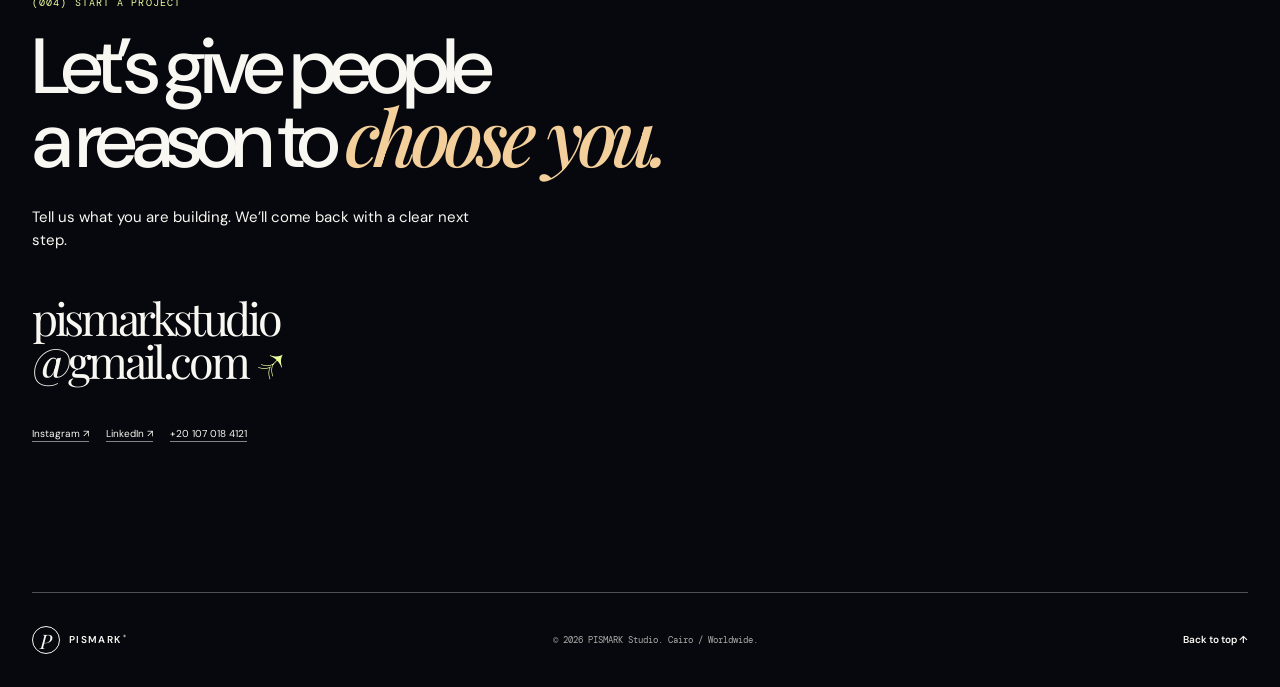
==== commit 15c2372d: "Add files via upload" ====
--- a/index.html
+++ b/index.html
@@ -9,6 +9,7 @@
     <link rel="preconnect" href="https://fonts.gstatic.com" crossorigin />
     <link href="https://fonts.googleapis.com/css2?family=DM+Mono:wght@400;500&family=DM+Sans:opsz,wght@9..40,400;9..40,500;9..40,600;9..40,700&family=Playfair+Display:ital,wght@0,500;0,600;0,700;1,500;1,600&display=swap" rel="stylesheet" />
     <link rel="stylesheet" href="css/styles.css" />
+    <link rel="stylesheet" href="css/project-list.css" />
     <link rel="stylesheet" href="css/accessibility.css" />
   </head>
   <body>
@@ -35,11 +36,11 @@
 
       <section class="work shell" id="work" aria-labelledby="work-title">
         <div class="section-heading reveal"><p class="kicker">(002) Selected work</p><div><h2 id="work-title">Proof, with<br /><em>presence.</em></h2><p>Three digital identities built to make each brand feel as premium as the thing it offers.</p></div></div>
-        <div class="project-grid">
-          <a class="project-card project-card--wide reveal" href="triple-s-real-estate.html"><figure><img src="assets/triple-s-real-estate.jpeg" alt="Triple S real estate website over a dramatic ocean scene" /><figcaption><span>01 / REAL ESTATE</span><b>View case study ↗</b></figcaption></figure><div class="project-name"><h3>TRIPLES</h3><p>Premium property, beautifully placed.</p></div></a>
-          <a class="project-card reveal" href="enhanced-dental-clinic.html"><figure><img src="assets/enhanced-dental-clinic.jpeg" alt="Enhanced Dental Clinic website homepage" /><figcaption><span>02 / HEALTHCARE</span><b>View case study ↗</b></figcaption></figure><div class="project-name"><h3>Enhanced Dental Clinic</h3><p>A calmer way to feel considered.</p></div></a>
-          <a class="project-card project-card--offset reveal" href="oleo-natural-oils.html"><figure><img src="assets/oleo-natural-oils.jpeg" alt="O'leo natural oils website homepage" /><figcaption><span>03 / E-COMMERCE</span><b>View case study ↗</b></figcaption></figure><div class="project-name"><h3>O’leo Natural Oils</h3><p>Everyday care, made ritual.</p></div></a>
-        </div>
+        <ol class="project-list" aria-label="Selected PISMARK projects">
+          <li class="reveal"><a href="triple-s-real-estate.html"><span>01</span><strong>TRIPLES</strong><em>Real estate</em><b>↗</b></a></li>
+          <li class="reveal"><a href="enhanced-dental-clinic.html"><span>02</span><strong>Enhanced Dental Clinic</strong><em>Healthcare</em><b>↗</b></a></li>
+          <li class="reveal"><a href="oleo-natural-oils.html"><span>03</span><strong>O’leo Natural Oils</strong><em>E-commerce</em><b>↗</b></a></li>
+        </ol>
       </section>
 
       <section class="studio" id="studio" aria-labelledby="studio-title"><div class="shell studio-layout reveal"><p class="studio-monogram" aria-hidden="true">P</p><div><p class="kicker">(003) The studio</p><h2 id="studio-title">Beautiful enough<br />to be <em>believed.</em></h2><p class="studio-copy">PISMARK is an independent digital studio for ambitious brands. We combine clear thinking, visual conviction and precise builds into experiences that don’t just look premium—they make the premium choice feel obvious.</p><a class="line-link" href="#contact">Talk about your next move <span>↗</span></a></div></div></section>
--- a/css/project-list.css
+++ b/css/project-list.css
@@ -0,0 +1 @@
+.project-list{margin:0;padding:0;border-top:1px solid var(--line);list-style:none}.project-list li{border-bottom:1px solid var(--line)}.project-list a{display:grid;grid-template-columns:70px minmax(0,1fr) 150px 30px;gap:24px;align-items:center;padding:27px 0;color:var(--text);text-decoration:none;transition:padding .25s ease,color .25s ease}.project-list span{color:var(--lime);font:10px var(--mono);letter-spacing:.08em}.project-list strong{font:clamp(37px,5vw,75px)/.88 var(--serif);font-weight:500;letter-spacing:-.07em}.project-list em{justify-self:start;color:var(--muted);font:10px var(--mono);font-style:normal;letter-spacing:.08em;text-transform:uppercase}.project-list b{justify-self:end;color:var(--lime);font-size:24px;font-weight:400;transition:transform .25s ease}.project-list a:hover{padding-inline:18px;color:var(--warm)}.project-list a:hover b{transform:translate(4px,-4px)}@media(max-width:780px){.project-list a{grid-template-columns:35px minmax(0,1fr) 22px;gap:10px;padding:21px 0}.project-list strong{font-size:10vw}.project-list em{grid-column:2;font-size:8px}.project-list b{grid-column:3;grid-row:1;font-size:20px}}
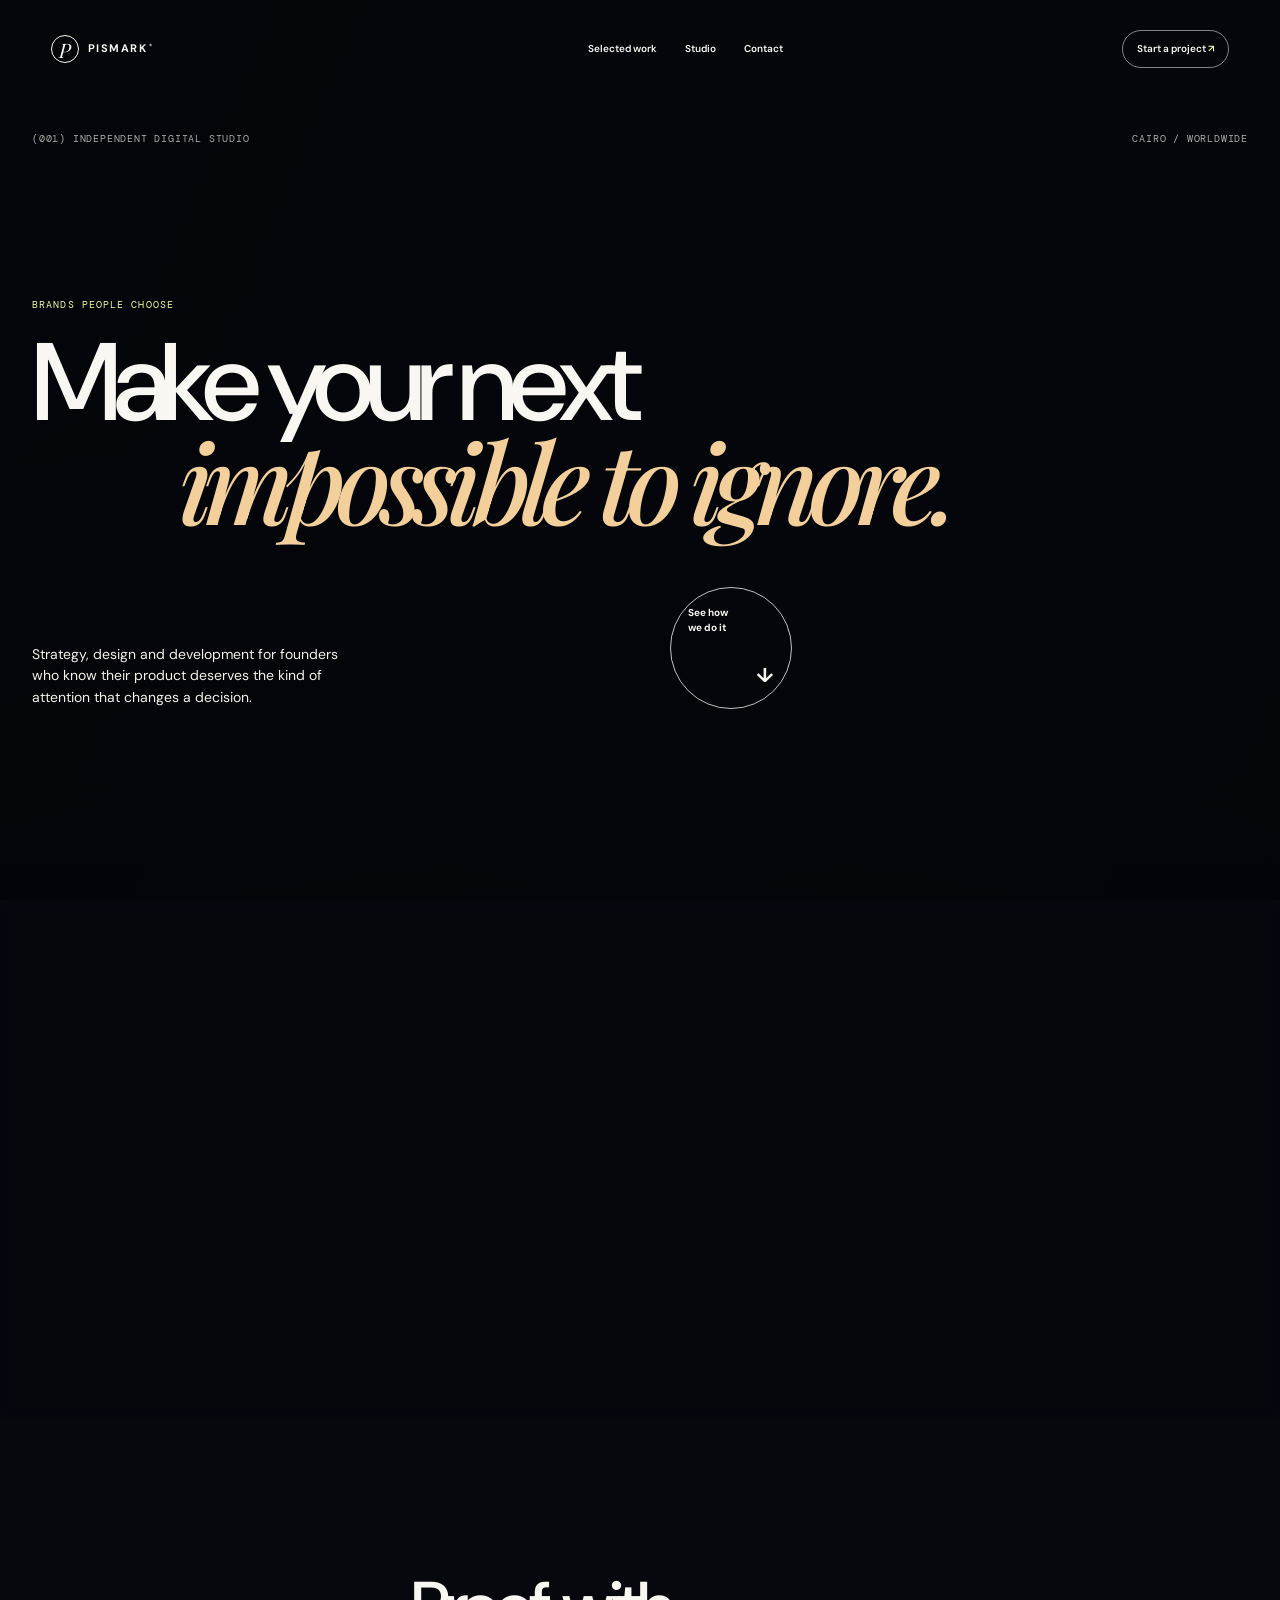
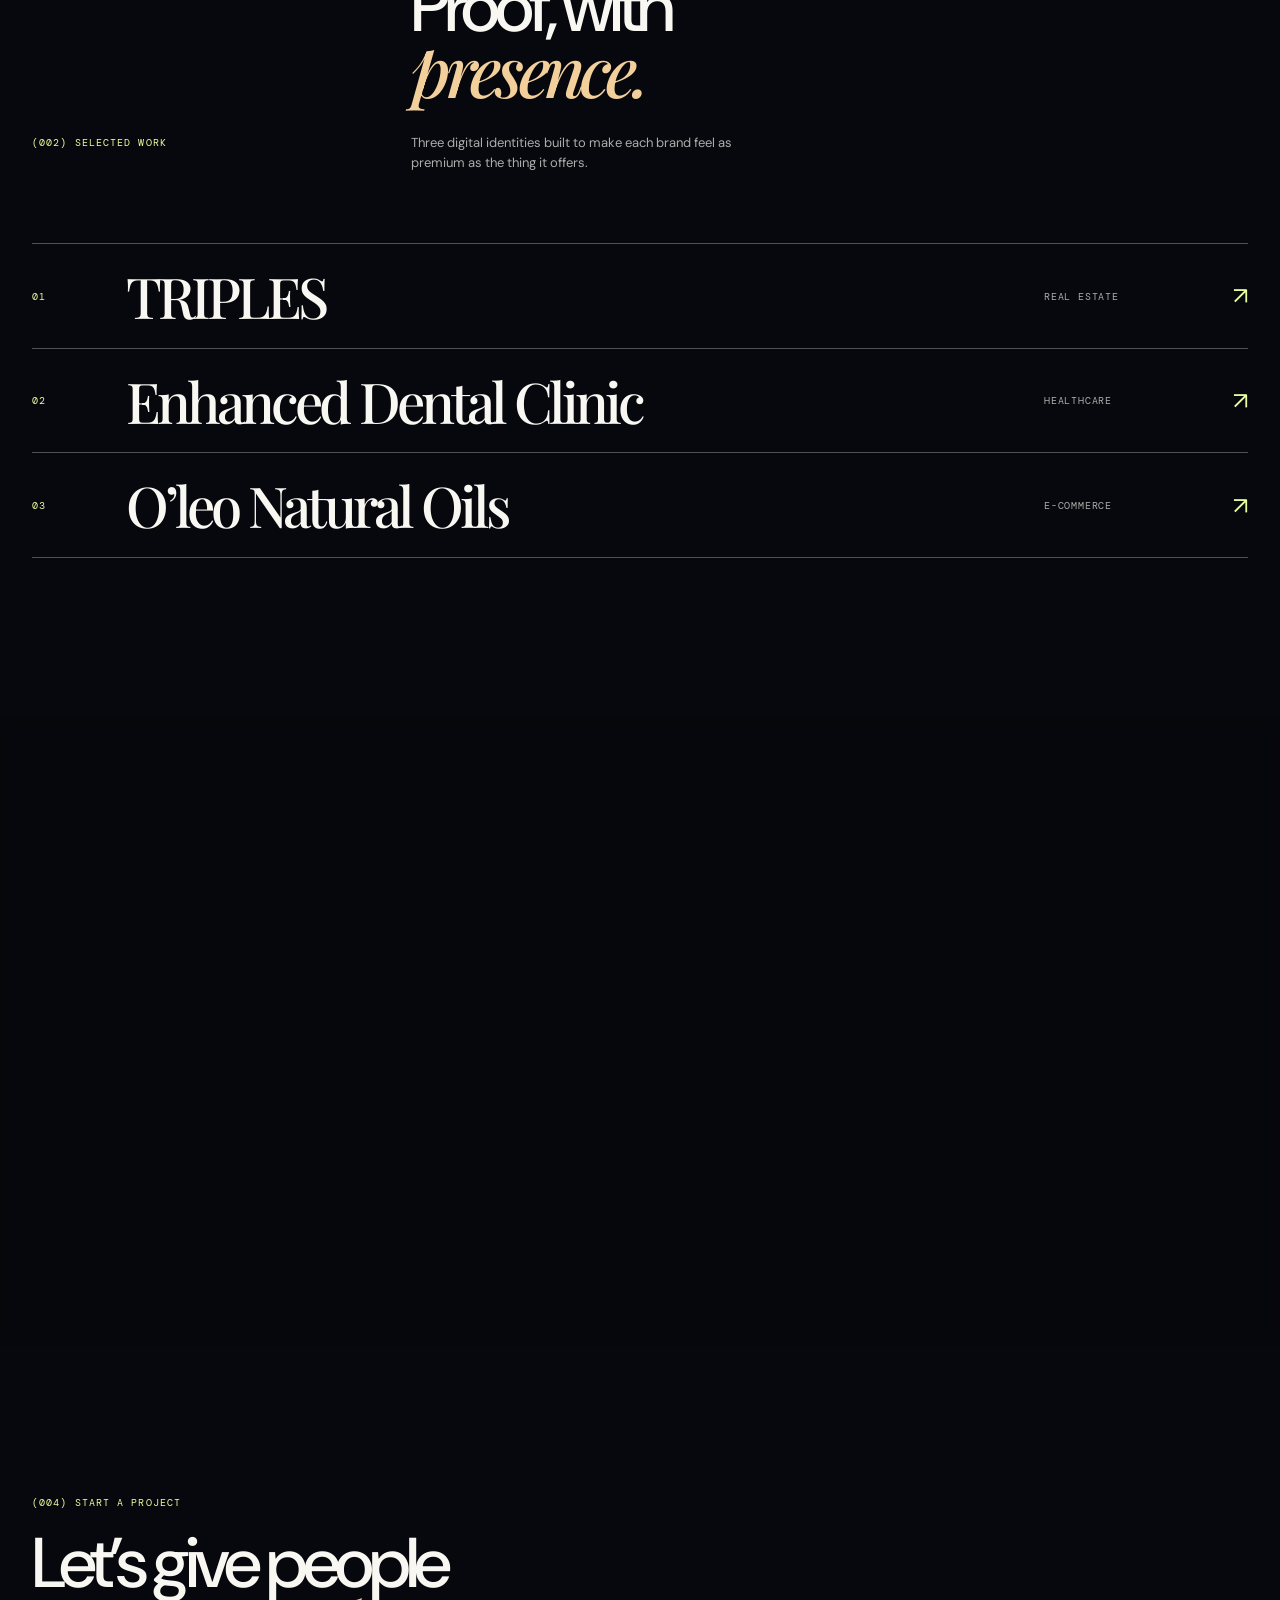
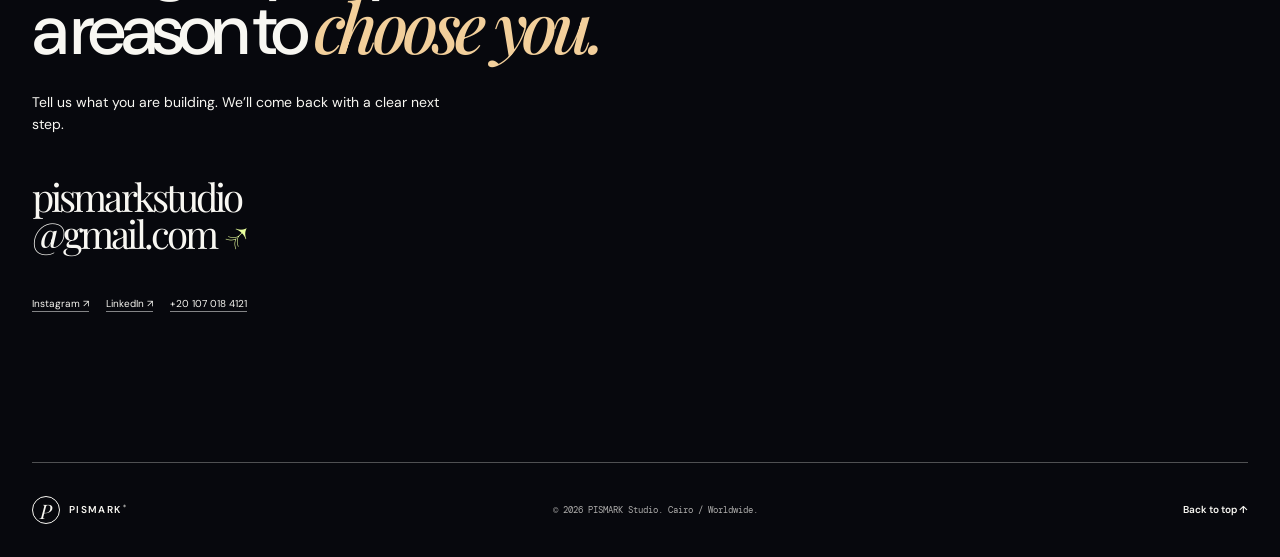
==== commit 88e455a0: "Add files via upload" ====
--- a/index.html
+++ b/index.html
@@ -10,6 +10,7 @@
     <link href="https://fonts.googleapis.com/css2?family=DM+Mono:wght@400;500&family=DM+Sans:opsz,wght@9..40,400;9..40,500;9..40,600;9..40,700&family=Playfair+Display:ital,wght@0,500;0,600;0,700;1,500;1,600&display=swap" rel="stylesheet" />
     <link rel="stylesheet" href="css/styles.css" />
     <link rel="stylesheet" href="css/project-list.css" />
+    <link rel="stylesheet" href="css/type-scale.css" />
     <link rel="stylesheet" href="css/accessibility.css" />
   </head>
   <body>
--- a/css/type-scale.css
+++ b/css/type-scale.css
@@ -0,0 +1,2 @@
+/* A more restrained scale keeps the video and typography in balance. */
+body{font-size:13px}.hero h1{font-size:clamp(54px,8.6vw,130px)}.manifesto>div>p:last-child{font-size:clamp(33px,4.6vw,68px)}.section-heading h2,.studio h2,.contact h2{font-size:clamp(45px,5.5vw,80px)}.project-list strong{font-size:clamp(33px,4.4vw,65px)}.studio-copy,.contact-box>p:not(.kicker){font-size:14px}.email{font-size:clamp(25px,3vw,45px)}.case-intro h1{font-size:clamp(58px,9.5vw,145px)}.case-summary{font-size:15px}.case-content section>p:last-child{font-size:clamp(19px,2vw,28px)}.case-next a{font-size:clamp(28px,3.5vw,50px)}@media(max-width:780px){.hero h1{font-size:14.5vw}.manifesto>div>p:last-child{font-size:11vw}.studio h2,.contact h2{font-size:11.7vw}.project-list strong{font-size:8.9vw}.case-intro h1{font-size:15.2vw}.case-content section>p:last-child{font-size:24px}}
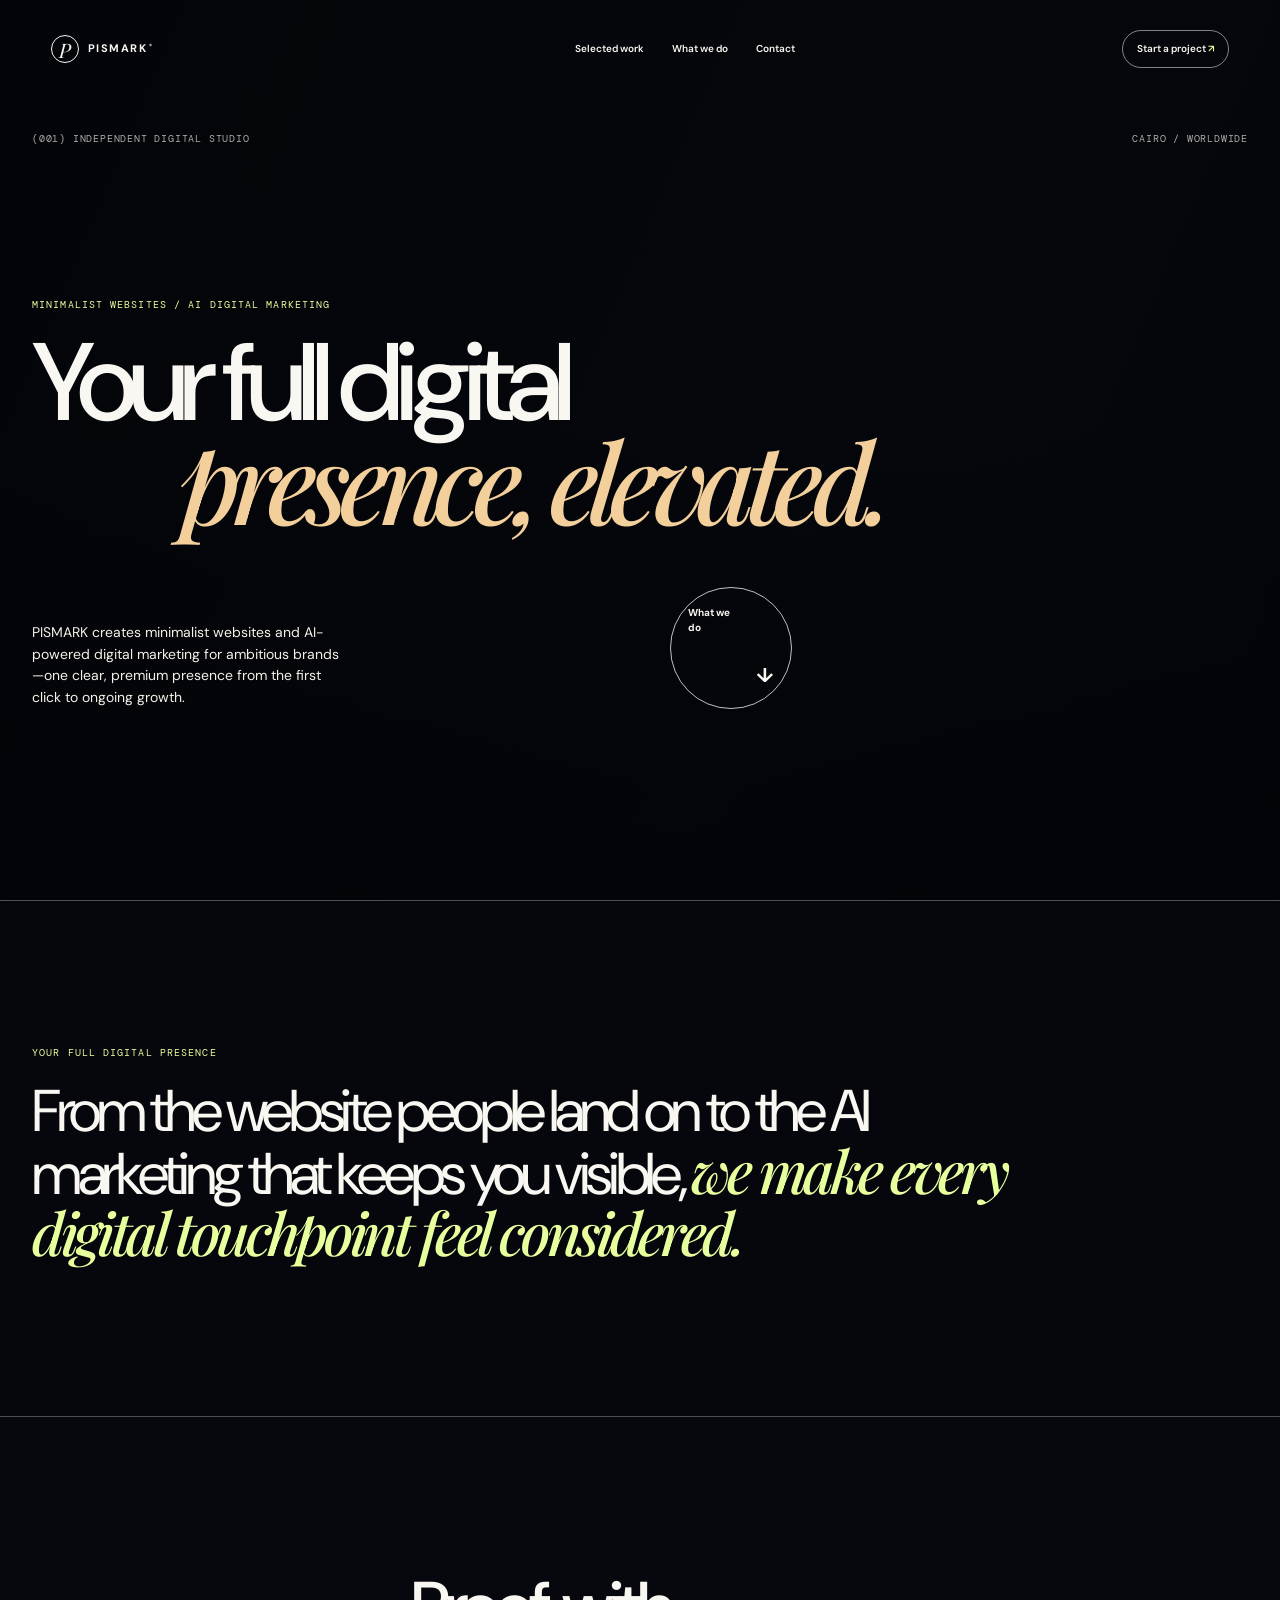
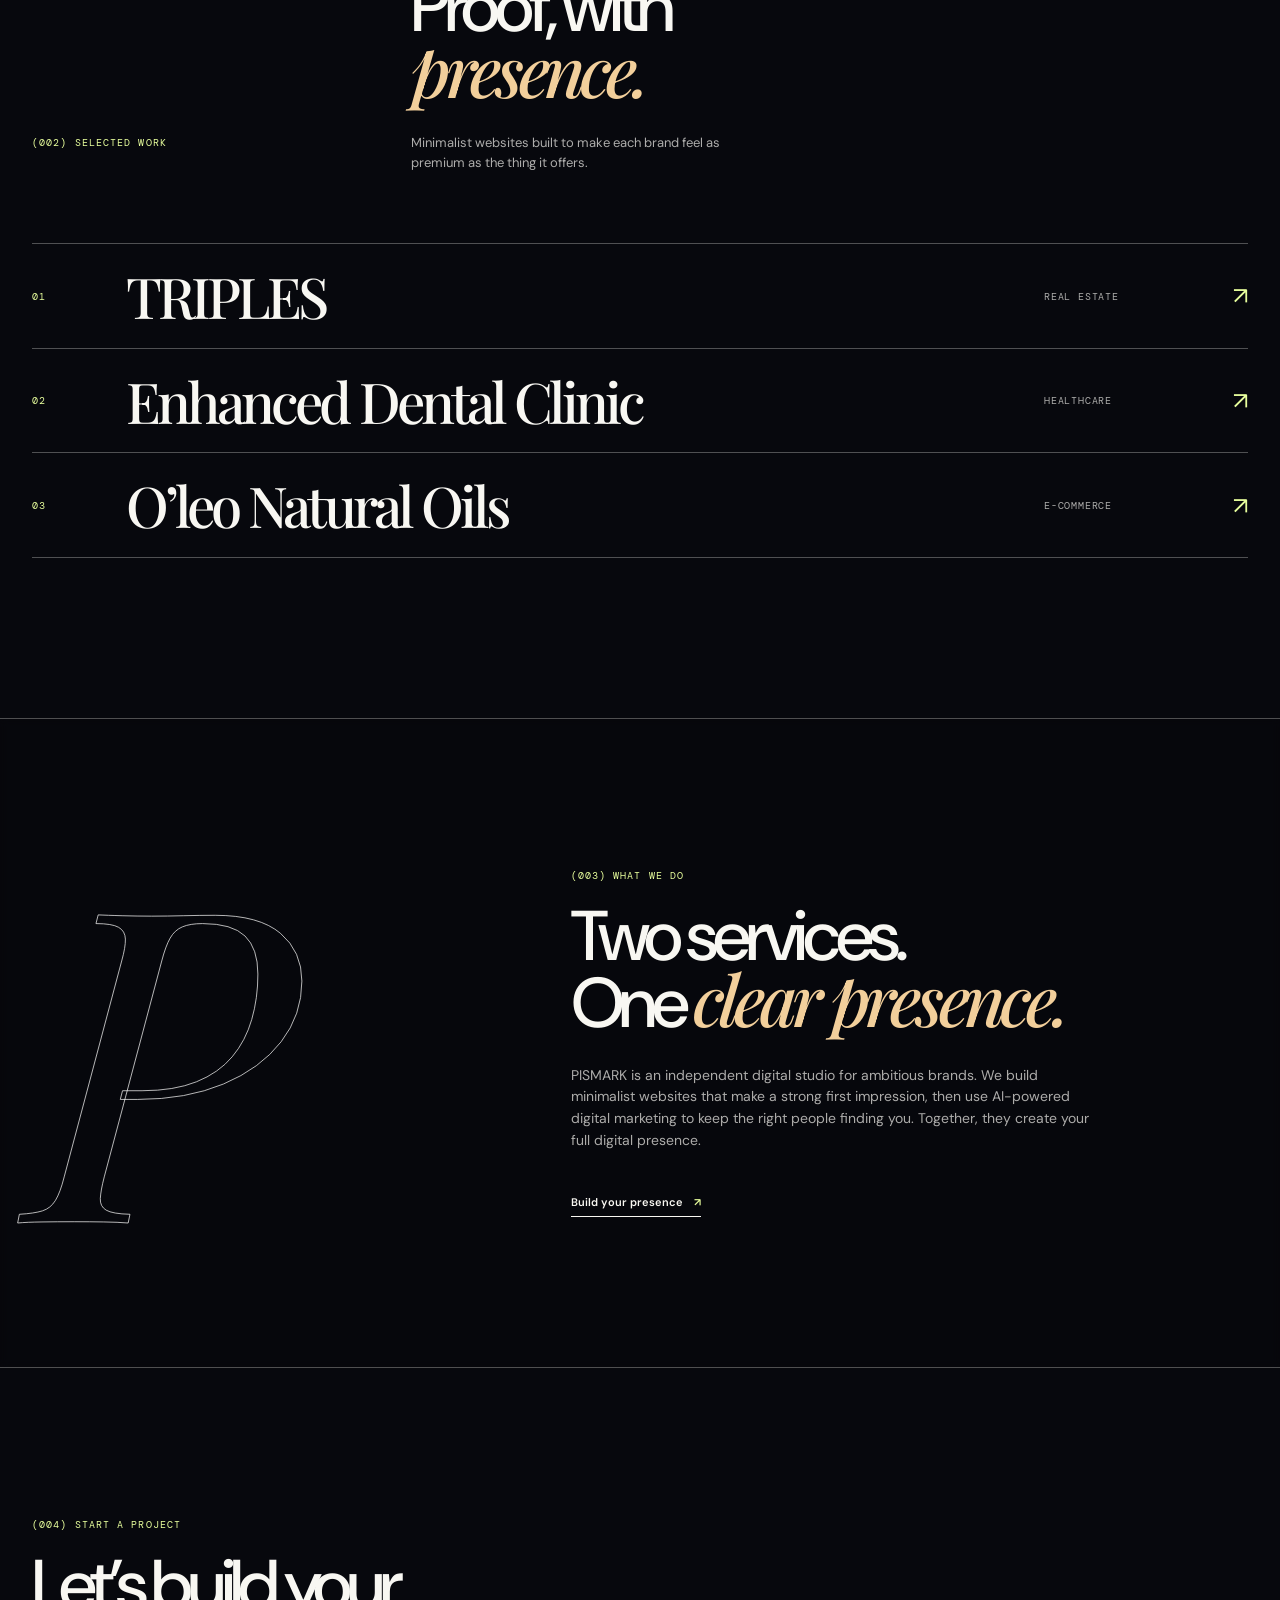
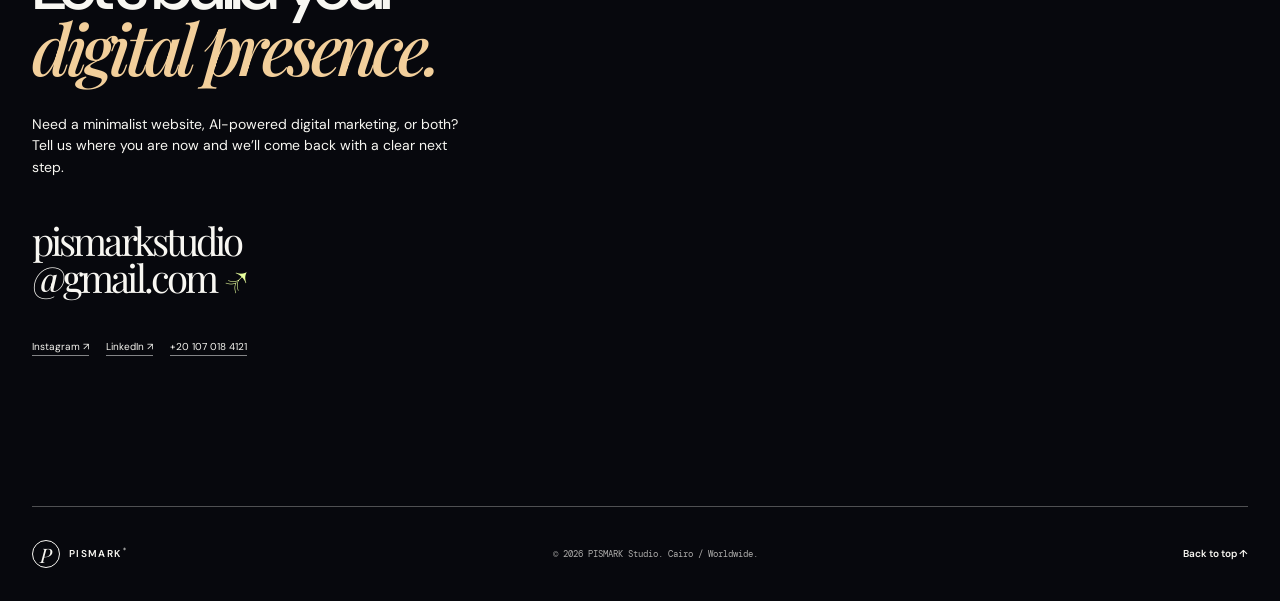
==== commit 26bb8626: "Add files via upload" ====
--- a/index.html
+++ b/index.html
@@ -1,54 +1,54 @@
-<!doctype html>
-<html lang="en">
-  <head>
-    <meta charset="UTF-8" />
-    <meta name="viewport" content="width=device-width, initial-scale=1.0" />
-    <meta name="description" content="PISMARK builds digital presences that make premium brands impossible to ignore." />
-    <title>PISMARK — Digital experiences with a point of view.</title>
-    <link rel="preconnect" href="https://fonts.googleapis.com" />
-    <link rel="preconnect" href="https://fonts.gstatic.com" crossorigin />
-    <link href="https://fonts.googleapis.com/css2?family=DM+Mono:wght@400;500&family=DM+Sans:opsz,wght@9..40,400;9..40,500;9..40,600;9..40,700&family=Playfair+Display:ital,wght@0,500;0,600;0,700;1,500;1,600&display=swap" rel="stylesheet" />
-    <link rel="stylesheet" href="css/styles.css" />
-    <link rel="stylesheet" href="css/project-list.css" />
-    <link rel="stylesheet" href="css/type-scale.css" />
-    <link rel="stylesheet" href="css/accessibility.css" />
-  </head>
-  <body>
-    <a class="skip-link" href="#content">Skip to content</a>
-    <div class="site-loader" aria-hidden="true"><span>P</span><i></i></div>
-    <div class="page-video" aria-hidden="true"><video autoplay loop muted playsinline preload="auto"><source src="assets/background-video-web.mp4" type="video/mp4" /></video><div class="video-tint"></div></div>
-    <div class="scroll-progress" aria-hidden="true"><span></span></div>
-
-    <header class="site-header" id="top">
-      <a class="wordmark" href="#top" aria-label="PISMARK home"><span class="wordmark__seal">P</span><span>PISMARK<sup>®</sup></span></a>
-      <nav class="desktop-nav" aria-label="Main navigation"><a href="#work">Selected work</a><a href="#studio">Studio</a><a href="#contact">Contact</a></nav>
-      <a class="header-cta" href="#contact">Start a project <span>↗</span></a>
-      <button class="menu-toggle" type="button" aria-expanded="false" aria-controls="mobile-menu"><span></span><span></span><span class="sr-only">Open menu</span></button>
-    </header>
-    <div class="mobile-menu" id="mobile-menu" hidden><a href="#work">Selected work</a><a href="#studio">Studio</a><a href="#contact">Contact</a></div>
-
-    <main id="content" tabindex="-1">
-      <section class="hero shell" aria-labelledby="hero-title">
-        <div class="eyebrow-row intro"><span>(001) INDEPENDENT DIGITAL STUDIO</span><span>CAIRO / WORLDWIDE</span></div>
-        <div class="hero-copy"><p class="kicker intro">Brands people choose</p><h1 id="hero-title"><span class="intro">Make your next</span><span class="intro hero-italic">impossible to ignore.</span></h1><div class="hero-bottom intro"><p>Strategy, design and development for founders who know their product deserves the kind of attention that changes a decision.</p><a class="circle-link" href="#work">See how<br />we do it <b>↓</b></a></div></div>
-      </section>
-
-      <section class="manifesto" aria-label="PISMARK value proposition"><div class="shell reveal"><p class="kicker">Built for the moment before belief</p><p>Before a client reads a word, they decide what your work is worth. <em>We make that first impression count.</em></p></div></section>
-
-      <section class="work shell" id="work" aria-labelledby="work-title">
-        <div class="section-heading reveal"><p class="kicker">(002) Selected work</p><div><h2 id="work-title">Proof, with<br /><em>presence.</em></h2><p>Three digital identities built to make each brand feel as premium as the thing it offers.</p></div></div>
-        <ol class="project-list" aria-label="Selected PISMARK projects">
-          <li class="reveal"><a href="triple-s-real-estate.html"><span>01</span><strong>TRIPLES</strong><em>Real estate</em><b>↗</b></a></li>
-          <li class="reveal"><a href="enhanced-dental-clinic.html"><span>02</span><strong>Enhanced Dental Clinic</strong><em>Healthcare</em><b>↗</b></a></li>
-          <li class="reveal"><a href="oleo-natural-oils.html"><span>03</span><strong>O’leo Natural Oils</strong><em>E-commerce</em><b>↗</b></a></li>
-        </ol>
-      </section>
-
-      <section class="studio" id="studio" aria-labelledby="studio-title"><div class="shell studio-layout reveal"><p class="studio-monogram" aria-hidden="true">P</p><div><p class="kicker">(003) The studio</p><h2 id="studio-title">Beautiful enough<br />to be <em>believed.</em></h2><p class="studio-copy">PISMARK is an independent digital studio for ambitious brands. We combine clear thinking, visual conviction and precise builds into experiences that don’t just look premium—they make the premium choice feel obvious.</p><a class="line-link" href="#contact">Talk about your next move <span>↗</span></a></div></div></section>
-
-      <section class="contact shell" id="contact" aria-labelledby="contact-title"><div class="contact-box reveal"><p class="kicker">(004) Start a project</p><h2 id="contact-title">Let’s give people<br />a reason to <em>choose you.</em></h2><p>Tell us what you are building. We’ll come back with a clear next step.</p><a class="email" href="mailto:pismarkstudio@gmail.com">pismarkstudio<br />@gmail.com <span>↗</span></a><div class="social-links"><a href="https://www.instagram.com/pismarkstudio?igsh=YjEzbXQwd3I3NHVk" target="_blank" rel="noreferrer">Instagram ↗</a><a href="https://www.linkedin.com/in/youssef-hamdy-336260428" target="_blank" rel="noreferrer">LinkedIn ↗</a><a href="tel:+201070184121">+20 107 018 4121</a></div></div></section>
-    </main>
-    <footer class="site-footer shell"><a class="wordmark" href="#top"><span class="wordmark__seal">P</span><span>PISMARK<sup>®</sup></span></a><p>© <span id="year"></span> PISMARK Studio. Cairo / Worldwide.</p><a href="#top">Back to top ↑</a></footer>
-    <script src="js/script.js"></script>
-  </body>
-</html>
+<!doctype html>
+<html lang="en">
+  <head>
+    <meta charset="UTF-8" />
+    <meta name="viewport" content="width=device-width, initial-scale=1.0" />
+    <meta name="description" content="PISMARK builds minimalist websites and AI-powered digital marketing for a complete, premium digital presence." />
+    <title>PISMARK — Minimalist websites & AI digital marketing.</title>
+    <link rel="preconnect" href="https://fonts.googleapis.com" />
+    <link rel="preconnect" href="https://fonts.gstatic.com" crossorigin />
+    <link href="https://fonts.googleapis.com/css2?family=DM+Mono:wght@400;500&family=DM+Sans:opsz,wght@9..40,400;9..40,500;9..40,600;9..40,700&family=Playfair+Display:ital,wght@0,500;0,600;0,700;1,500;1,600&display=swap" rel="stylesheet" />
+    <link rel="stylesheet" href="css/styles.css" />
+    <link rel="stylesheet" href="css/project-list.css" />
+    <link rel="stylesheet" href="css/type-scale.css" />
+    <link rel="stylesheet" href="css/accessibility.css" />
+  </head>
+  <body>
+    <a class="skip-link" href="#content">Skip to content</a>
+    <div class="site-loader" aria-hidden="true"><span>P</span><i></i></div>
+    <div class="page-video" aria-hidden="true"><video autoplay loop muted playsinline preload="auto"><source src="assets/background-video-web.mp4" type="video/mp4" /></video><div class="video-tint"></div></div>
+    <div class="scroll-progress" aria-hidden="true"><span></span></div>
+
+    <header class="site-header" id="top">
+      <a class="wordmark" href="#top" aria-label="PISMARK home"><span class="wordmark__seal">P</span><span>PISMARK<sup>®</sup></span></a>
+      <nav class="desktop-nav" aria-label="Main navigation"><a href="#work">Selected work</a><a href="#studio">What we do</a><a href="#contact">Contact</a></nav>
+      <a class="header-cta" href="#contact">Start a project <span>↗</span></a>
+      <button class="menu-toggle" type="button" aria-expanded="false" aria-controls="mobile-menu"><span></span><span></span><span class="sr-only">Open menu</span></button>
+    </header>
+    <div class="mobile-menu" id="mobile-menu" hidden><a href="#work">Selected work</a><a href="#studio">What we do</a><a href="#contact">Contact</a></div>
+
+    <main id="content" tabindex="-1">
+      <section class="hero shell" aria-labelledby="hero-title">
+        <div class="eyebrow-row intro"><span>(001) INDEPENDENT DIGITAL STUDIO</span><span>CAIRO / WORLDWIDE</span></div>
+        <div class="hero-copy"><p class="kicker intro">MINIMALIST WEBSITES / AI DIGITAL MARKETING</p><h1 id="hero-title"><span class="intro">Your full digital</span><span class="intro hero-italic">presence, elevated.</span></h1><div class="hero-bottom intro"><p>PISMARK creates minimalist websites and AI-powered digital marketing for ambitious brands—one clear, premium presence from the first click to ongoing growth.</p><a class="circle-link" href="#studio">What we<br />do <b>↓</b></a></div></div>
+      </section>
+
+      <section class="manifesto" aria-label="PISMARK value proposition"><div class="shell reveal"><p class="kicker">YOUR FULL DIGITAL PRESENCE</p><p>From the website people land on to the AI marketing that keeps you visible, <em>we make every digital touchpoint feel considered.</em></p></div></section>
+
+      <section class="work shell" id="work" aria-labelledby="work-title">
+        <div class="section-heading reveal"><p class="kicker">(002) Selected work</p><div><h2 id="work-title">Proof, with<br /><em>presence.</em></h2><p>Minimalist websites built to make each brand feel as premium as the thing it offers.</p></div></div>
+        <ol class="project-list" aria-label="Selected PISMARK projects">
+          <li class="reveal"><a href="triple-s-real-estate.html"><span>01</span><strong>TRIPLES</strong><em>Real estate</em><b>↗</b></a></li>
+          <li class="reveal"><a href="enhanced-dental-clinic.html"><span>02</span><strong>Enhanced Dental Clinic</strong><em>Healthcare</em><b>↗</b></a></li>
+          <li class="reveal"><a href="oleo-natural-oils.html"><span>03</span><strong>O’leo Natural Oils</strong><em>E-commerce</em><b>↗</b></a></li>
+        </ol>
+      </section>
+
+      <section class="studio" id="studio" aria-labelledby="studio-title"><div class="shell studio-layout reveal"><p class="studio-monogram" aria-hidden="true">P</p><div><p class="kicker">(003) WHAT WE DO</p><h2 id="studio-title">Two services.<br />One <em>clear presence.</em></h2><p class="studio-copy">PISMARK is an independent digital studio for ambitious brands. We build minimalist websites that make a strong first impression, then use AI-powered digital marketing to keep the right people finding you. Together, they create your full digital presence.</p><a class="line-link" href="#contact">Build your presence <span>↗</span></a></div></div></section>
+
+      <section class="contact shell" id="contact" aria-labelledby="contact-title"><div class="contact-box reveal"><p class="kicker">(004) START A PROJECT</p><h2 id="contact-title">Let’s build your<br /><em>digital presence.</em></h2><p>Need a minimalist website, AI-powered digital marketing, or both? Tell us where you are now and we’ll come back with a clear next step.</p><a class="email" href="mailto:pismarkstudio@gmail.com">pismarkstudio<br />@gmail.com <span>↗</span></a><div class="social-links"><a href="https://www.instagram.com/pismarkstudio?igsh=YjEzbXQwd3I3NHVk" target="_blank" rel="noreferrer">Instagram ↗</a><a href="https://www.linkedin.com/in/youssef-hamdy-336260428" target="_blank" rel="noreferrer">LinkedIn ↗</a><a href="tel:+201070184121">+20 107 018 4121</a></div></div></section>
+    </main>
+    <footer class="site-footer shell"><a class="wordmark" href="#top"><span class="wordmark__seal">P</span><span>PISMARK<sup>®</sup></span></a><p>© <span id="year"></span> PISMARK Studio. Cairo / Worldwide.</p><a href="#top">Back to top ↑</a></footer>
+    <script src="js/script.js"></script>
+  </body>
+</html>
--- a/css/styles.css
+++ b/css/styles.css
@@ -1 +1 @@
-:root{--ink:#07080d;--text:#f8f7f2;--muted:rgba(248,247,242,.69);--line:rgba(248,247,242,.3);--lime:#e8ff9d;--warm:#f2cf9b;--serif:"Playfair Display",Georgia,serif;--sans:"DM Sans",Arial,sans-serif;--mono:"DM Mono",monospace}*{box-sizing:border-box}html{background:#07080d;scroll-behavior:smooth}body{min-width:320px;margin:0;background:transparent;color:var(--text);font:14px/1.55 var(--sans);overflow-x:hidden}.shell{width:min(1240px,calc(100% - 64px));margin-inline:auto}.sr-only{position:absolute;width:1px;height:1px;padding:0;margin:-1px;overflow:hidden;clip:rect(0,0,0,0);white-space:nowrap;border:0}.page-video{position:fixed;inset:0;z-index:0;overflow:hidden;background:#07080d}.page-video video{width:100%;height:100%;object-fit:cover;filter:saturate(.82) contrast(1.05) brightness(.78)}.video-tint{position:absolute;inset:0;background:linear-gradient(113deg,rgba(2,3,7,.64),rgba(2,3,7,.18) 62%,rgba(2,3,7,.5)),linear-gradient(0deg,rgba(2,3,7,.6),rgba(2,3,7,.08) 55%)}main,.site-footer{position:relative;z-index:1}.site-loader{position:fixed;inset:0;z-index:100;display:grid;place-items:center;background:#07080d;transition:transform .75s cubic-bezier(.77,0,.18,1)}.site-loader span{font:italic clamp(72px,12vw,180px)/1 var(--serif)}.site-loader i{position:absolute;bottom:32%;height:1px;width:0;background:var(--lime);animation:load .9s .15s ease forwards}@keyframes load{to{width:100px}}.site-loader.is-gone{transform:translateY(-101%)}.scroll-progress{position:fixed;z-index:80;top:0;left:0;width:100%;height:2px}.scroll-progress span{display:block;width:0;height:100%;background:var(--lime)}.site-header{position:fixed;top:18px;left:50%;z-index:60;width:min(1240px,calc(100% - 64px));height:62px;padding:0 18px;border:1px solid transparent;border-radius:99px;display:flex;align-items:center;justify-content:space-between;transform:translateX(-50%);transition:background .25s,border-color .25s,backdrop-filter .25s}.site-header.is-scrolled{background:rgba(7,8,13,.46);border-color:rgba(255,255,255,.2);backdrop-filter:blur(14px)}.wordmark{display:flex;align-items:center;gap:9px;color:inherit;text-decoration:none;font-size:11px;font-weight:700;letter-spacing:.13em}.wordmark__seal{display:grid;place-items:center;width:28px;height:28px;border:1px solid currentColor;border-radius:50%;font:italic 20px var(--serif);letter-spacing:0}.wordmark sup{font-size:6px;margin-left:2px}.desktop-nav{display:flex;gap:28px;margin-left:95px}.desktop-nav a,.header-cta,.site-footer>a{color:inherit;text-decoration:none;font-size:10px;font-weight:600}.desktop-nav a{position:relative}.desktop-nav a:after{content:"";position:absolute;left:0;bottom:-5px;width:0;height:1px;background:var(--lime);transition:width .2s}.desktop-nav a:hover:after{width:100%}.header-cta{padding:10px 14px;border:1px solid rgba(255,255,255,.5);border-radius:99px;transition:background .2s,color .2s}.header-cta:hover{background:var(--lime);border-color:var(--lime);color:var(--ink)}.header-cta span,.kicker{color:var(--lime)}.menu-toggle,.mobile-menu{display:none}.hero{min-height:100svh;padding:132px 0 38px;display:flex;flex-direction:column;justify-content:space-between}.eyebrow-row{display:flex;justify-content:space-between;color:var(--muted);font:10px var(--mono);letter-spacing:.08em}.hero-copy{max-width:1130px;margin:auto 0}.kicker{margin:0 0 24px;font:10px var(--mono);letter-spacing:.11em;text-transform:uppercase}.hero h1,h2{margin:0;font-weight:500;line-height:.88;letter-spacing:-.075em}.hero h1{font-size:clamp(60px,9.6vw,148px)}.hero h1 span{display:block}.hero-italic,h2 em,.manifesto em{font-family:var(--serif);font-style:italic;font-weight:500}.hero-italic{margin-left:13%;letter-spacing:-.09em;color:var(--warm)}.hero-bottom{display:flex;align-items:flex-end;justify-content:space-between;width:min(760px,100%);margin-top:58px}.hero-bottom>p{width:310px;margin:0;color:#f4f1e8;font-size:14px}.circle-link{display:flex;flex-direction:column;justify-content:space-between;width:122px;height:122px;padding:17px;border:1px solid rgba(255,255,255,.75);border-radius:50%;color:var(--text);text-decoration:none;font-size:10px;font-weight:700;transition:background .25s,border-color .25s,color .25s}.circle-link:hover{background:var(--lime);border-color:var(--lime);color:var(--ink)}.circle-link b{align-self:flex-end;font-size:20px}.manifesto{padding:145px 0 150px;border-top:1px solid var(--line);border-bottom:1px solid var(--line);background:rgba(7,8,13,.23);backdrop-filter:blur(4px)}.manifesto>div>p:last-child{max-width:1000px;margin:0;font-size:clamp(37px,5.2vw,78px);letter-spacing:-.074em;line-height:.98}.manifesto em{color:var(--lime)}.work{padding:160px 0}.section-heading{display:grid;grid-template-columns:1fr 2.4fr;gap:30px;align-items:end;margin-bottom:70px}.section-heading h2,.studio h2,.contact h2{font-size:clamp(50px,6.1vw,92px)}.section-heading h2 em,.studio h2 em,.contact h2 em{font-family:var(--serif);font-style:italic;color:var(--warm);font-weight:500}.section-heading div>p{max-width:360px;margin:27px 0 0;color:var(--muted);font-size:13px}.project-grid{display:grid;grid-template-columns:1.25fr 1fr;gap:70px 27px}.project-card{color:inherit;text-decoration:none}.project-card--wide{grid-column:span 2}.project-card--offset{margin-top:124px}.project-card figure{position:relative;height:510px;margin:0;overflow:hidden;background:#16181e}.project-card--wide figure{height:min(58vw,630px)}.project-card img{width:100%;height:100%;object-fit:cover;filter:saturate(.78);transition:transform .8s cubic-bezier(.2,.7,.2,1),filter .45s}.project-card figure:after{content:"";position:absolute;inset:0;background:linear-gradient(0deg,rgba(0,0,0,.7),transparent 60%);transition:opacity .35s}.project-card figcaption{position:absolute;z-index:1;bottom:22px;right:23px;left:23px;display:flex;align-items:end;justify-content:space-between;gap:20px;font:10px var(--mono);letter-spacing:.07em}.project-card figcaption b{font:10px var(--sans);font-weight:700}.project-card:hover img{transform:scale(1.045);filter:saturate(1.04)}.project-card:hover figure:after{opacity:.65}.project-name{display:flex;justify-content:space-between;gap:20px;padding-top:15px}.project-name h3{margin:0;font:clamp(25px,3vw,42px)/1 var(--serif);letter-spacing:-.055em}.project-name p{margin:4px 0 0;color:var(--muted);font:10px var(--mono)}.studio{padding:150px 0;border-top:1px solid var(--line);border-bottom:1px solid var(--line);background:rgba(7,8,13,.3);backdrop-filter:blur(4px)}.studio-layout{display:grid;grid-template-columns:1fr 1.6fr;gap:9vw;align-items:center}.studio-monogram{margin:0;color:transparent;font:italic clamp(240px,34vw,510px)/.7 var(--serif);letter-spacing:-.2em;-webkit-text-stroke:1px rgba(255,255,255,.7)}.studio-copy{max-width:530px;margin:30px 0 0;color:var(--muted);font-size:15px}.line-link{display:inline-block;margin-top:42px;padding-bottom:5px;border-bottom:1px solid var(--text);color:var(--text);text-decoration:none;font-size:11px;font-weight:600}.line-link span{padding-left:8px;color:var(--lime)}.contact{padding:150px 0}.contact-box{max-width:1000px}.contact-box>p:not(.kicker){max-width:440px;margin:30px 0 0;color:var(--text);font-size:15px}.email{display:inline-block;margin:43px 0;color:var(--text);font:clamp(28px,3.5vw,52px)/.97 var(--serif);letter-spacing:-.075em;text-decoration:none}.email span{color:var(--lime)}.social-links{display:flex;flex-wrap:wrap;gap:17px}.social-links a{color:var(--text);text-decoration:none;font-size:10px;border-bottom:1px solid rgba(255,255,255,.5)}.site-footer{min-height:95px;display:flex;align-items:center;justify-content:space-between;border-top:1px solid var(--line)}.site-footer p{margin:0;color:var(--muted);font:9px var(--mono)}.intro{opacity:0;transform:translateY(24px);transition:opacity .7s ease,transform .75s cubic-bezier(.22,1,.36,1)}.intro:nth-child(2){transition-delay:.1s}.intro:nth-child(3){transition-delay:.18s}.is-ready .intro{opacity:1;transform:none}.reveal{opacity:0;transform:translateY(28px);transition:opacity .7s ease,transform .75s cubic-bezier(.22,1,.36,1)}.reveal.is-visible{opacity:1;transform:none}.case-page .page-video video{filter:saturate(.62) contrast(1.08) brightness(.52)}.case-study{padding:150px 0 100px}.case-intro{min-height:calc(100svh - 180px);display:flex;flex-direction:column;justify-content:center}.case-type{margin:0 0 42px;color:var(--muted);font:10px var(--mono);letter-spacing:.1em;text-transform:uppercase}.case-intro h1{margin:0;font:clamp(66px,11vw,170px)/.8 var(--serif);letter-spacing:-.095em}.case-intro h1 em{color:var(--warm);font-weight:500}.case-summary{max-width:400px;margin:48px 0 0;color:var(--text);font-size:16px}.case-image{margin:0;overflow:hidden;border:1px solid rgba(255,255,255,.15);background:#15161a}.case-image img{display:block;width:100%;height:auto}.case-facts{display:grid;grid-template-columns:1fr 1fr 1fr;gap:20px;padding:16px 0 85px;border-bottom:1px solid var(--line);font:10px var(--mono);letter-spacing:.08em}.case-facts a{justify-self:end;color:var(--text);text-decoration:none;border-bottom:1px solid var(--text)}.case-content{display:grid;grid-template-columns:1fr 1fr;gap:9vw;padding:110px 0}.case-content section>p:last-child{margin:0;font-size:clamp(20px,2.3vw,32px);line-height:1.2;letter-spacing:-.045em}.case-next{display:flex;align-items:end;justify-content:space-between;gap:25px;padding-top:28px;border-top:1px solid var(--line)}.case-next p{margin:0;color:var(--muted);font:10px var(--mono);letter-spacing:.08em;text-transform:uppercase}.case-next a{color:var(--text);font:clamp(30px,4vw,58px)/.9 var(--serif);letter-spacing:-.06em;text-decoration:none}.case-next span{color:var(--lime)}@media(max-width:780px){.shell{width:min(100% - 36px,1240px)}.site-header{top:12px;width:calc(100% - 36px);height:55px;padding:0 12px}.desktop-nav,.header-cta{display:none}.menu-toggle{display:grid;gap:4px;width:44px;padding:12px;border:0;background:none;color:inherit;cursor:pointer}.menu-toggle span:not(.sr-only){display:block;width:100%;height:1px;background:currentColor;transition:transform .2s}.menu-toggle[aria-expanded="true"] span:first-child{transform:translateY(2.5px) rotate(45deg)}.menu-toggle[aria-expanded="true"] span:nth-child(2){transform:translateY(-2.5px) rotate(-45deg)}.mobile-menu{position:fixed;z-index:55;top:76px;left:18px;right:18px;padding:22px;background:rgba(7,8,13,.6);border:1px solid var(--line);border-radius:16px;backdrop-filter:blur(14px)}.mobile-menu:not([hidden]){display:grid;gap:13px}.mobile-menu a{color:inherit;text-decoration:none;font:24px var(--serif)}.hero{min-height:730px;padding:104px 0 32px}.hero h1{font-size:16vw}.hero-italic{margin-left:5%}.eyebrow-row{font-size:8px}.hero-bottom{margin-top:43px}.hero-bottom>p{width:60%;font-size:13px}.circle-link{width:94px;height:94px;padding:12px;font-size:9px}.manifesto,.work,.studio,.contact{padding:92px 0}.manifesto>div>p:last-child{font-size:12.5vw}.section-heading{display:block;margin-bottom:42px}.section-heading div>p{margin-top:23px}.project-grid{grid-template-columns:1fr;gap:48px}.project-card--wide{grid-column:auto}.project-card--offset{margin-top:0}.project-card figure,.project-card--wide figure{height:390px}.project-name{display:block}.project-name h3{font-size:31px}.project-name p{margin-top:7px}.studio-layout{grid-template-columns:1fr;gap:43px}.studio-monogram{font-size:285px}.studio h2,.contact h2{font-size:13vw}.case-study{padding:110px 0 72px}.case-intro{min-height:calc(100svh - 130px)}.case-intro h1{font-size:17vw}.case-summary{margin-top:35px}.case-facts{grid-template-columns:1fr 1fr;padding-bottom:55px}.case-facts a{grid-column:1/-1;justify-self:start}.case-content{grid-template-columns:1fr;gap:65px;padding:75px 0}.case-content section>p:last-child{font-size:27px}.case-next{align-items:start;flex-direction:column}.site-footer{min-height:110px;padding:25px 0;flex-wrap:wrap;gap:14px}.site-footer p{order:3;width:100%}}@media(prefers-reduced-motion:reduce){html{scroll-behavior:auto}.site-loader i{animation:none}.intro,.reveal{opacity:1;transform:none;transition:none}.page-video video{display:none}.page-video{background:linear-gradient(135deg,#201c32,#07080d)}}
+:root{--ink:#07080d;--text:#f8f7f2;--muted:rgba(248,247,242,.69);--line:rgba(248,247,242,.3);--lime:#e8ff9d;--warm:#f2cf9b;--serif:"Playfair Display",Georgia,serif;--sans:"DM Sans",Arial,sans-serif;--mono:"DM Mono",monospace}*{box-sizing:border-box}html{background:#07080d;scroll-behavior:smooth}body{min-width:320px;margin:0;background:transparent;color:var(--text);font:14px/1.55 var(--sans);overflow-x:hidden}.shell{width:min(1240px,calc(100% - 64px));margin-inline:auto}.sr-only{position:absolute;width:1px;height:1px;padding:0;margin:-1px;overflow:hidden;clip:rect(0,0,0,0);white-space:nowrap;border:0}.page-video{position:fixed;inset:0;z-index:0;overflow:hidden;background:#07080d}.page-video video{width:100%;height:100%;object-fit:cover;filter:saturate(.82) contrast(1.05) brightness(.78)}.video-tint{position:absolute;inset:0;background:linear-gradient(113deg,rgba(2,3,7,.64),rgba(2,3,7,.18) 62%,rgba(2,3,7,.5)),linear-gradient(0deg,rgba(2,3,7,.6),rgba(2,3,7,.08) 55%)}main,.site-footer{position:relative;z-index:1}.site-loader{position:fixed;inset:0;z-index:100;display:grid;place-items:center;background:#07080d;transition:transform .75s cubic-bezier(.77,0,.18,1)}.site-loader span{font:italic clamp(72px,12vw,180px)/1 var(--serif)}.site-loader i{position:absolute;bottom:32%;height:1px;width:0;background:var(--lime);animation:load .9s .15s ease forwards}@keyframes load{to{width:100px}}.site-loader.is-gone{transform:translateY(-101%)}.scroll-progress{position:fixed;z-index:80;top:0;left:0;width:100%;height:2px}.scroll-progress span{display:block;width:0;height:100%;background:var(--lime)}.site-header{position:fixed;top:18px;left:50%;z-index:60;width:min(1240px,calc(100% - 64px));height:62px;padding:0 18px;border:1px solid transparent;border-radius:99px;display:flex;align-items:center;justify-content:space-between;transform:translateX(-50%);transition:background .25s,border-color .25s,backdrop-filter .25s}.site-header.is-scrolled{background:rgba(7,8,13,.46);border-color:rgba(255,255,255,.2);backdrop-filter:blur(14px)}.wordmark{display:flex;align-items:center;gap:9px;color:inherit;text-decoration:none;font-size:11px;font-weight:700;letter-spacing:.13em}.wordmark__seal{display:grid;place-items:center;width:28px;height:28px;border:1px solid currentColor;border-radius:50%;font:italic 20px var(--serif);letter-spacing:0}.wordmark sup{font-size:6px;margin-left:2px}.desktop-nav{display:flex;gap:28px;margin-left:95px}.desktop-nav a,.header-cta,.site-footer>a{color:inherit;text-decoration:none;font-size:10px;font-weight:600}.desktop-nav a{position:relative}.desktop-nav a:after{content:"";position:absolute;left:0;bottom:-5px;width:0;height:1px;background:var(--lime);transition:width .2s}.desktop-nav a:hover:after{width:100%}.header-cta{padding:10px 14px;border:1px solid rgba(255,255,255,.5);border-radius:99px;transition:background .2s,color .2s}.header-cta:hover{background:var(--lime);border-color:var(--lime);color:var(--ink)}.header-cta span,.kicker{color:var(--lime)}.menu-toggle,.mobile-menu{display:none}.hero{min-height:100svh;padding:132px 0 38px;display:flex;flex-direction:column;justify-content:space-between}.eyebrow-row{display:flex;justify-content:space-between;color:var(--muted);font:10px var(--mono);letter-spacing:.08em}.hero-copy{max-width:1130px;margin:auto 0}.kicker{margin:0 0 24px;font:10px var(--mono);letter-spacing:.11em;text-transform:uppercase}.hero h1,h2{margin:0;font-weight:500;line-height:.88;letter-spacing:-.075em}.hero h1{font-size:clamp(60px,9.6vw,148px)}.hero h1 span{display:block}.hero-italic,h2 em,.manifesto em{font-family:var(--serif);font-style:italic;font-weight:500}.hero-italic{margin-left:13%;letter-spacing:-.09em;color:var(--warm)}.hero-bottom{display:flex;align-items:flex-end;justify-content:space-between;width:min(760px,100%);margin-top:58px}.hero-bottom>p{width:310px;margin:0;color:#f4f1e8;font-size:14px}.circle-link{display:flex;flex-direction:column;justify-content:space-between;width:122px;height:122px;padding:17px;border:1px solid rgba(255,255,255,.75);border-radius:50%;color:var(--text);text-decoration:none;font-size:10px;font-weight:700;transition:background .25s,border-color .25s,color .25s}.circle-link:hover{background:var(--lime);border-color:var(--lime);color:var(--ink)}.circle-link b{align-self:flex-end;font-size:20px}.manifesto{padding:145px 0 150px;border-top:1px solid var(--line);border-bottom:1px solid var(--line);background:rgba(7,8,13,.23);backdrop-filter:blur(4px)}.manifesto>div>p:last-child{max-width:1000px;margin:0;font-size:clamp(37px,5.2vw,78px);letter-spacing:-.074em;line-height:.98}.manifesto em{color:var(--lime)}.work{padding:160px 0}.section-heading{display:grid;grid-template-columns:1fr 2.4fr;gap:30px;align-items:end;margin-bottom:70px}.section-heading h2,.studio h2,.contact h2{font-size:clamp(50px,6.1vw,92px)}.section-heading h2 em,.studio h2 em,.contact h2 em{font-family:var(--serif);font-style:italic;color:var(--warm);font-weight:500}.section-heading div>p{max-width:360px;margin:27px 0 0;color:var(--muted);font-size:13px}.project-grid{display:grid;grid-template-columns:1.25fr 1fr;gap:70px 27px}.project-card{color:inherit;text-decoration:none}.project-card--wide{grid-column:span 2}.project-card--offset{margin-top:124px}.project-card figure{position:relative;height:510px;margin:0;overflow:hidden;background:#16181e}.project-card--wide figure{height:min(58vw,630px)}.project-card img{width:100%;height:100%;object-fit:cover;filter:saturate(.78);transition:transform .8s cubic-bezier(.2,.7,.2,1),filter .45s}.project-card figure:after{content:"";position:absolute;inset:0;background:linear-gradient(0deg,rgba(0,0,0,.7),transparent 60%);transition:opacity .35s}.project-card figcaption{position:absolute;z-index:1;bottom:22px;right:23px;left:23px;display:flex;align-items:end;justify-content:space-between;gap:20px;font:10px var(--mono);letter-spacing:.07em}.project-card figcaption b{font:10px var(--sans);font-weight:700}.project-card:hover img{transform:scale(1.045);filter:saturate(1.04)}.project-card:hover figure:after{opacity:.65}.project-name{display:flex;justify-content:space-between;gap:20px;padding-top:15px}.project-name h3{margin:0;font:clamp(25px,3vw,42px)/1 var(--serif);letter-spacing:-.055em}.project-name p{margin:4px 0 0;color:var(--muted);font:10px var(--mono)}.studio{padding:150px 0;border-top:1px solid var(--line);border-bottom:1px solid var(--line);background:rgba(7,8,13,.3);backdrop-filter:blur(4px)}.studio-layout{display:grid;grid-template-columns:1fr 1.6fr;gap:9vw;align-items:center}.studio-monogram{margin:0;color:transparent;font:italic clamp(240px,34vw,510px)/.7 var(--serif);letter-spacing:-.2em;-webkit-text-stroke:1px rgba(255,255,255,.7)}.studio-copy{max-width:530px;margin:30px 0 0;color:var(--muted);font-size:15px}.line-link{display:inline-block;margin-top:42px;padding-bottom:5px;border-bottom:1px solid var(--text);color:var(--text);text-decoration:none;font-size:11px;font-weight:600}.line-link span{padding-left:8px;color:var(--lime)}.contact{padding:150px 0}.contact-box{max-width:1000px}.contact-box>p:not(.kicker){max-width:440px;margin:30px 0 0;color:var(--text);font-size:15px}.email{display:inline-block;margin:43px 0;color:var(--text);font:clamp(28px,3.5vw,52px)/.97 var(--serif);letter-spacing:-.075em;text-decoration:none}.email span{color:var(--lime)}.social-links{display:flex;flex-wrap:wrap;gap:17px}.social-links a{color:var(--text);text-decoration:none;font-size:10px;border-bottom:1px solid rgba(255,255,255,.5)}.site-footer{min-height:95px;display:flex;align-items:center;justify-content:space-between;border-top:1px solid var(--line)}.site-footer p{margin:0;color:var(--muted);font:9px var(--mono)}.intro{opacity:0;transform:translateY(24px);transition:opacity .7s ease,transform .75s cubic-bezier(.22,1,.36,1)}.intro:nth-child(2){transition-delay:.1s}.intro:nth-child(3){transition-delay:.18s}.is-ready .intro{opacity:1;transform:none}.reveal{opacity:0;transform:translateY(28px);transition:opacity .7s ease,transform .75s cubic-bezier(.22,1,.36,1)}.reveal.is-visible{opacity:1;transform:none}.case-page .page-video video{filter:saturate(.62) contrast(1.08) brightness(.52)}.case-study{padding:150px 0 100px}.case-intro{min-height:calc(100svh - 180px);display:flex;flex-direction:column;justify-content:center}.case-type{margin:0 0 42px;color:var(--muted);font:10px var(--mono);letter-spacing:.1em;text-transform:uppercase}.case-intro h1{margin:0;font:clamp(66px,11vw,170px)/.8 var(--serif);letter-spacing:-.095em}.case-intro h1 em{color:var(--warm);font-weight:500}.case-summary{max-width:400px;margin:48px 0 0;color:var(--text);font-size:16px}.case-image{margin:0;overflow:hidden;border:1px solid rgba(255,255,255,.15);background:#15161a}.case-image img{display:block;width:100%;height:auto}.case-facts{display:grid;grid-template-columns:1fr 1fr 1fr;gap:20px;padding:16px 0 85px;border-bottom:1px solid var(--line);font:10px var(--mono);letter-spacing:.08em}.case-facts a{justify-self:end;color:var(--text);text-decoration:none;border-bottom:1px solid var(--text)}.case-content{display:grid;grid-template-columns:1fr 1fr;gap:9vw;padding:110px 0}.case-content section>p:last-child{margin:0;font-size:clamp(20px,2.3vw,32px);line-height:1.2;letter-spacing:-.045em}.case-next{display:flex;align-items:end;justify-content:space-between;gap:25px;padding-top:28px;border-top:1px solid var(--line)}.case-next p{margin:0;color:var(--muted);font:10px var(--mono);letter-spacing:.08em;text-transform:uppercase}.case-next a{color:var(--text);font:clamp(30px,4vw,58px)/.9 var(--serif);letter-spacing:-.06em;text-decoration:none}.case-next span{color:var(--lime)}@media(max-width:780px){.shell{width:min(100% - 36px,1240px)}.site-header{top:12px;width:calc(100% - 36px);height:55px;padding:0 12px}.desktop-nav,.header-cta{display:none}.menu-toggle{display:grid;gap:4px;width:44px;padding:12px;border:0;background:none;color:inherit;cursor:pointer}.menu-toggle span:not(.sr-only){display:block;width:100%;height:1px;background:currentColor;transition:transform .2s}.menu-toggle[aria-expanded="true"] span:first-child{transform:translateY(2.5px) rotate(45deg)}.menu-toggle[aria-expanded="true"] span:nth-child(2){transform:translateY(-2.5px) rotate(-45deg)}.mobile-menu{position:fixed;z-index:55;top:76px;left:18px;right:18px;padding:22px;background:rgba(7,8,13,.6);border:1px solid var(--line);border-radius:16px;backdrop-filter:blur(14px)}.mobile-menu:not([hidden]){display:grid;gap:13px}.mobile-menu a{color:inherit;text-decoration:none;font:24px var(--serif)}.hero{min-height:730px;padding:104px 0 32px}.hero h1{font-size:16vw}.hero-italic{margin-left:5%}.eyebrow-row{font-size:8px}.hero-bottom{margin-top:43px}.hero-bottom>p{width:60%;font-size:13px}.circle-link{width:94px;height:94px;padding:12px;font-size:9px}.manifesto,.work,.studio,.contact{padding:92px 0}.manifesto>div>p:last-child{font-size:12.5vw}.section-heading{display:block;margin-bottom:42px}.section-heading div>p{margin-top:23px}.project-grid{grid-template-columns:1fr;gap:48px}.project-card--wide{grid-column:auto}.project-card--offset{margin-top:0}.project-card figure,.project-card--wide figure{height:390px}.project-name{display:block}.project-name h3{font-size:31px}.project-name p{margin-top:7px}.studio-layout{grid-template-columns:1fr;gap:43px}.studio-monogram{font-size:285px}.studio h2,.contact h2{font-size:13vw}.case-study{padding:110px 0 72px}.case-intro{min-height:calc(100svh - 130px)}.case-intro h1{font-size:17vw}.case-summary{margin-top:35px}.case-facts{grid-template-columns:1fr 1fr;padding-bottom:55px}.case-facts a{grid-column:1/-1;justify-self:start}.case-content{grid-template-columns:1fr;gap:65px;padding:75px 0}.case-content section>p:last-child{font-size:27px}.case-next{align-items:start;flex-direction:column}.site-footer{min-height:110px;padding:25px 0;flex-wrap:wrap;gap:14px}.site-footer p{order:3;width:100%}}@media(prefers-reduced-motion:reduce){html{scroll-behavior:auto}.site-loader i{animation:none}.intro,.reveal{opacity:1;transform:none;transition:none}.page-video video{display:none}.page-video{background:linear-gradient(135deg,#201c32,#07080d)}}
--- a/css/project-list.css
+++ b/css/project-list.css
@@ -1 +1 @@
-.project-list{margin:0;padding:0;border-top:1px solid var(--line);list-style:none}.project-list li{border-bottom:1px solid var(--line)}.project-list a{display:grid;grid-template-columns:70px minmax(0,1fr) 150px 30px;gap:24px;align-items:center;padding:27px 0;color:var(--text);text-decoration:none;transition:padding .25s ease,color .25s ease}.project-list span{color:var(--lime);font:10px var(--mono);letter-spacing:.08em}.project-list strong{font:clamp(37px,5vw,75px)/.88 var(--serif);font-weight:500;letter-spacing:-.07em}.project-list em{justify-self:start;color:var(--muted);font:10px var(--mono);font-style:normal;letter-spacing:.08em;text-transform:uppercase}.project-list b{justify-self:end;color:var(--lime);font-size:24px;font-weight:400;transition:transform .25s ease}.project-list a:hover{padding-inline:18px;color:var(--warm)}.project-list a:hover b{transform:translate(4px,-4px)}@media(max-width:780px){.project-list a{grid-template-columns:35px minmax(0,1fr) 22px;gap:10px;padding:21px 0}.project-list strong{font-size:10vw}.project-list em{grid-column:2;font-size:8px}.project-list b{grid-column:3;grid-row:1;font-size:20px}}
+.project-list{margin:0;padding:0;border-top:1px solid var(--line);list-style:none}.project-list li{border-bottom:1px solid var(--line)}.project-list a{display:grid;grid-template-columns:70px minmax(0,1fr) 150px 30px;gap:24px;align-items:center;padding:27px 0;color:var(--text);text-decoration:none;transition:padding .25s ease,color .25s ease}.project-list span{color:var(--lime);font:10px var(--mono);letter-spacing:.08em}.project-list strong{font:clamp(37px,5vw,75px)/.88 var(--serif);font-weight:500;letter-spacing:-.07em}.project-list em{justify-self:start;color:var(--muted);font:10px var(--mono);font-style:normal;letter-spacing:.08em;text-transform:uppercase}.project-list b{justify-self:end;color:var(--lime);font-size:24px;font-weight:400;transition:transform .25s ease}.project-list a:hover{padding-inline:18px;color:var(--warm)}.project-list a:hover b{transform:translate(4px,-4px)}@media(max-width:780px){.project-list a{grid-template-columns:35px minmax(0,1fr) 22px;gap:10px;padding:21px 0}.project-list strong{font-size:10vw}.project-list em{grid-column:2;font-size:8px}.project-list b{grid-column:3;grid-row:1;font-size:20px}}
--- a/css/type-scale.css
+++ b/css/type-scale.css
@@ -1,2 +1,2 @@
-/* A more restrained scale keeps the video and typography in balance. */
-body{font-size:13px}.hero h1{font-size:clamp(54px,8.6vw,130px)}.manifesto>div>p:last-child{font-size:clamp(33px,4.6vw,68px)}.section-heading h2,.studio h2,.contact h2{font-size:clamp(45px,5.5vw,80px)}.project-list strong{font-size:clamp(33px,4.4vw,65px)}.studio-copy,.contact-box>p:not(.kicker){font-size:14px}.email{font-size:clamp(25px,3vw,45px)}.case-intro h1{font-size:clamp(58px,9.5vw,145px)}.case-summary{font-size:15px}.case-content section>p:last-child{font-size:clamp(19px,2vw,28px)}.case-next a{font-size:clamp(28px,3.5vw,50px)}@media(max-width:780px){.hero h1{font-size:14.5vw}.manifesto>div>p:last-child{font-size:11vw}.studio h2,.contact h2{font-size:11.7vw}.project-list strong{font-size:8.9vw}.case-intro h1{font-size:15.2vw}.case-content section>p:last-child{font-size:24px}}
+/* A more restrained scale keeps the video and typography in balance. */
+body{font-size:13px}.hero h1{font-size:clamp(54px,8.6vw,130px)}.manifesto>div>p:last-child{font-size:clamp(33px,4.6vw,68px)}.section-heading h2,.studio h2,.contact h2{font-size:clamp(45px,5.5vw,80px)}.project-list strong{font-size:clamp(33px,4.4vw,65px)}.studio-copy,.contact-box>p:not(.kicker){font-size:14px}.email{font-size:clamp(25px,3vw,45px)}.case-intro h1{font-size:clamp(58px,9.5vw,145px)}.case-summary{font-size:15px}.case-content section>p:last-child{font-size:clamp(19px,2vw,28px)}.case-next a{font-size:clamp(28px,3.5vw,50px)}@media(max-width:780px){.hero h1{font-size:14.5vw}.manifesto>div>p:last-child{font-size:11vw}.studio h2,.contact h2{font-size:11.7vw}.project-list strong{font-size:8.9vw}.case-intro h1{font-size:15.2vw}.case-content section>p:last-child{font-size:24px}}
--- a/css/accessibility.css
+++ b/css/accessibility.css
@@ -1 +1 @@
-.skip-link{position:fixed;z-index:101;top:12px;left:12px;padding:9px 12px;background:#d8f485;color:#101118;font-size:12px;transform:translateY(-160%);transition:transform .2s}.skip-link:focus{transform:translateY(0)}:focus-visible{outline:2px solid #d8f485;outline-offset:4px}@media(max-width:780px){.menu-toggle{display:grid;place-content:center;width:44px;height:44px}.mobile-menu a{display:flex;align-items:center;min-height:44px}}
+.skip-link{position:fixed;z-index:101;top:12px;left:12px;padding:9px 12px;background:#d8f485;color:#101118;font-size:12px;transform:translateY(-160%);transition:transform .2s}.skip-link:focus{transform:translateY(0)}:focus-visible{outline:2px solid #d8f485;outline-offset:4px}@media(max-width:780px){.menu-toggle{display:grid;place-content:center;width:44px;height:44px}.mobile-menu a{display:flex;align-items:center;min-height:44px}}
